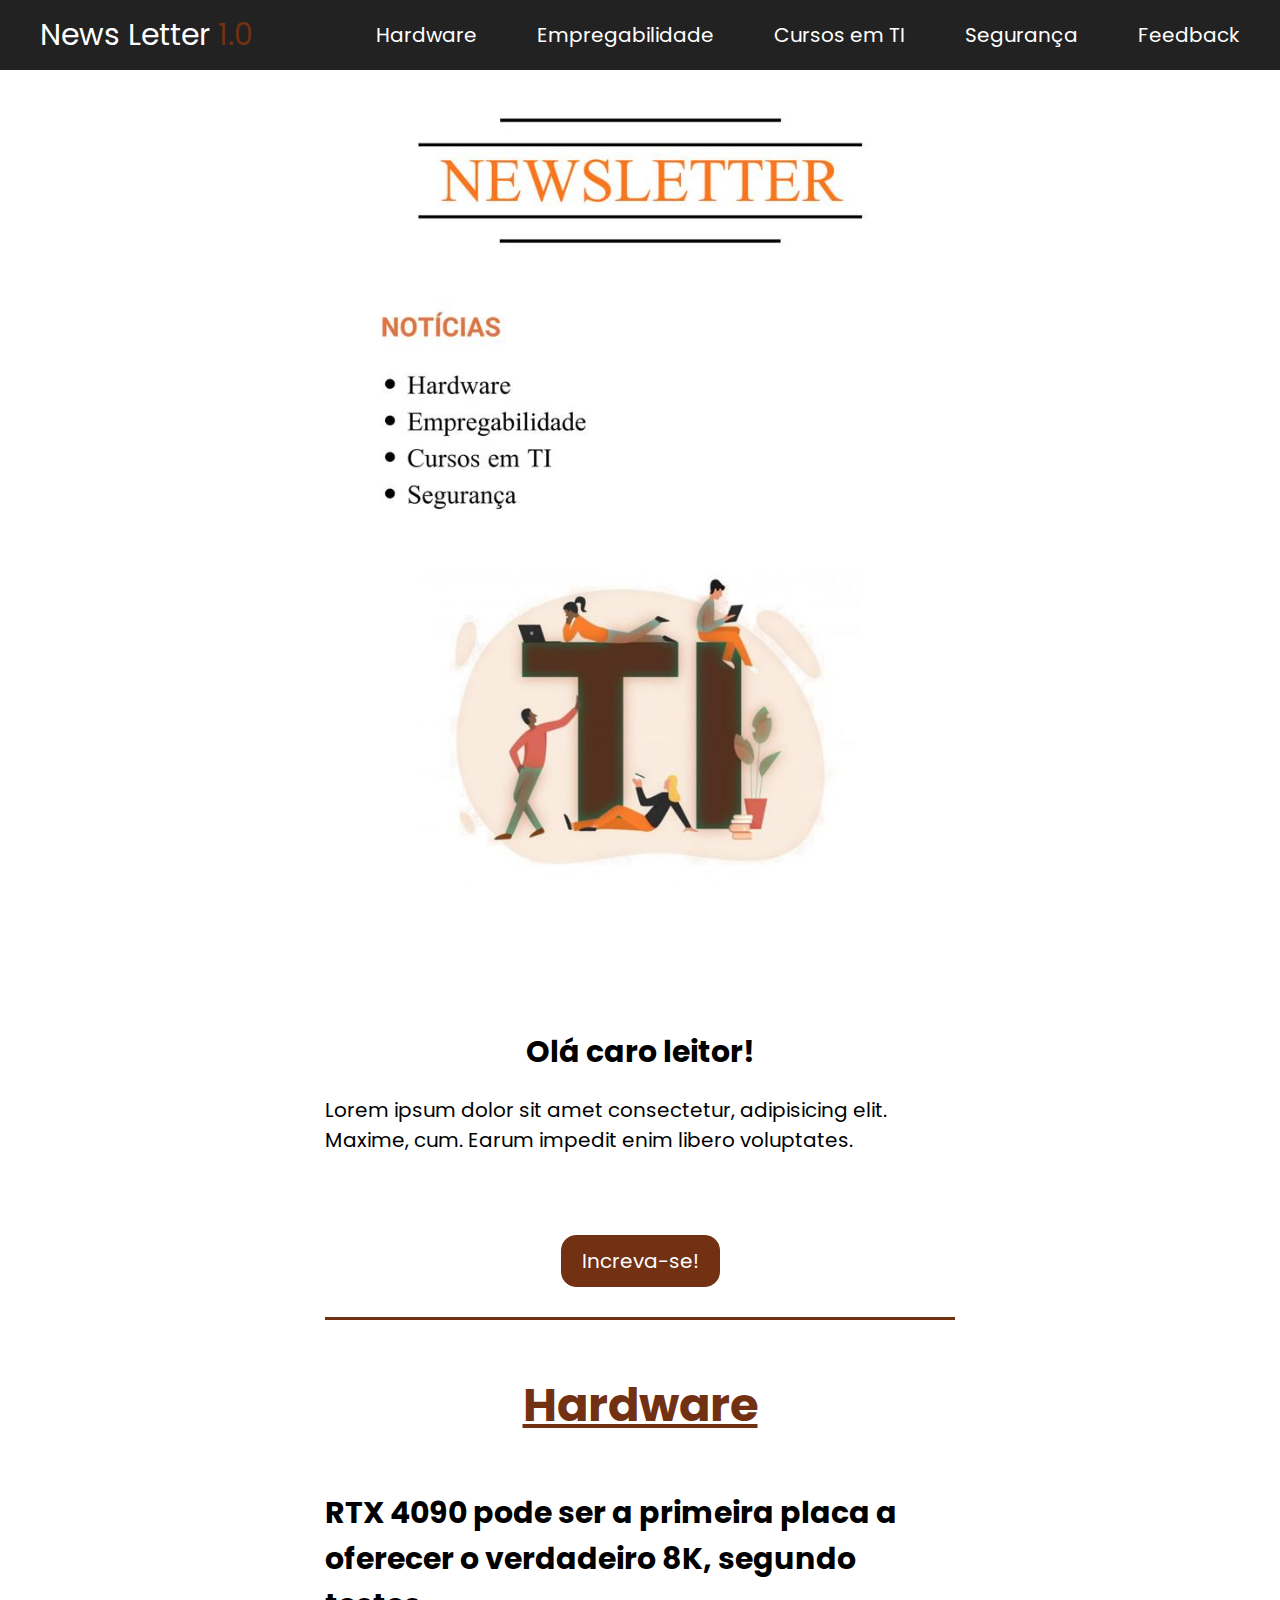
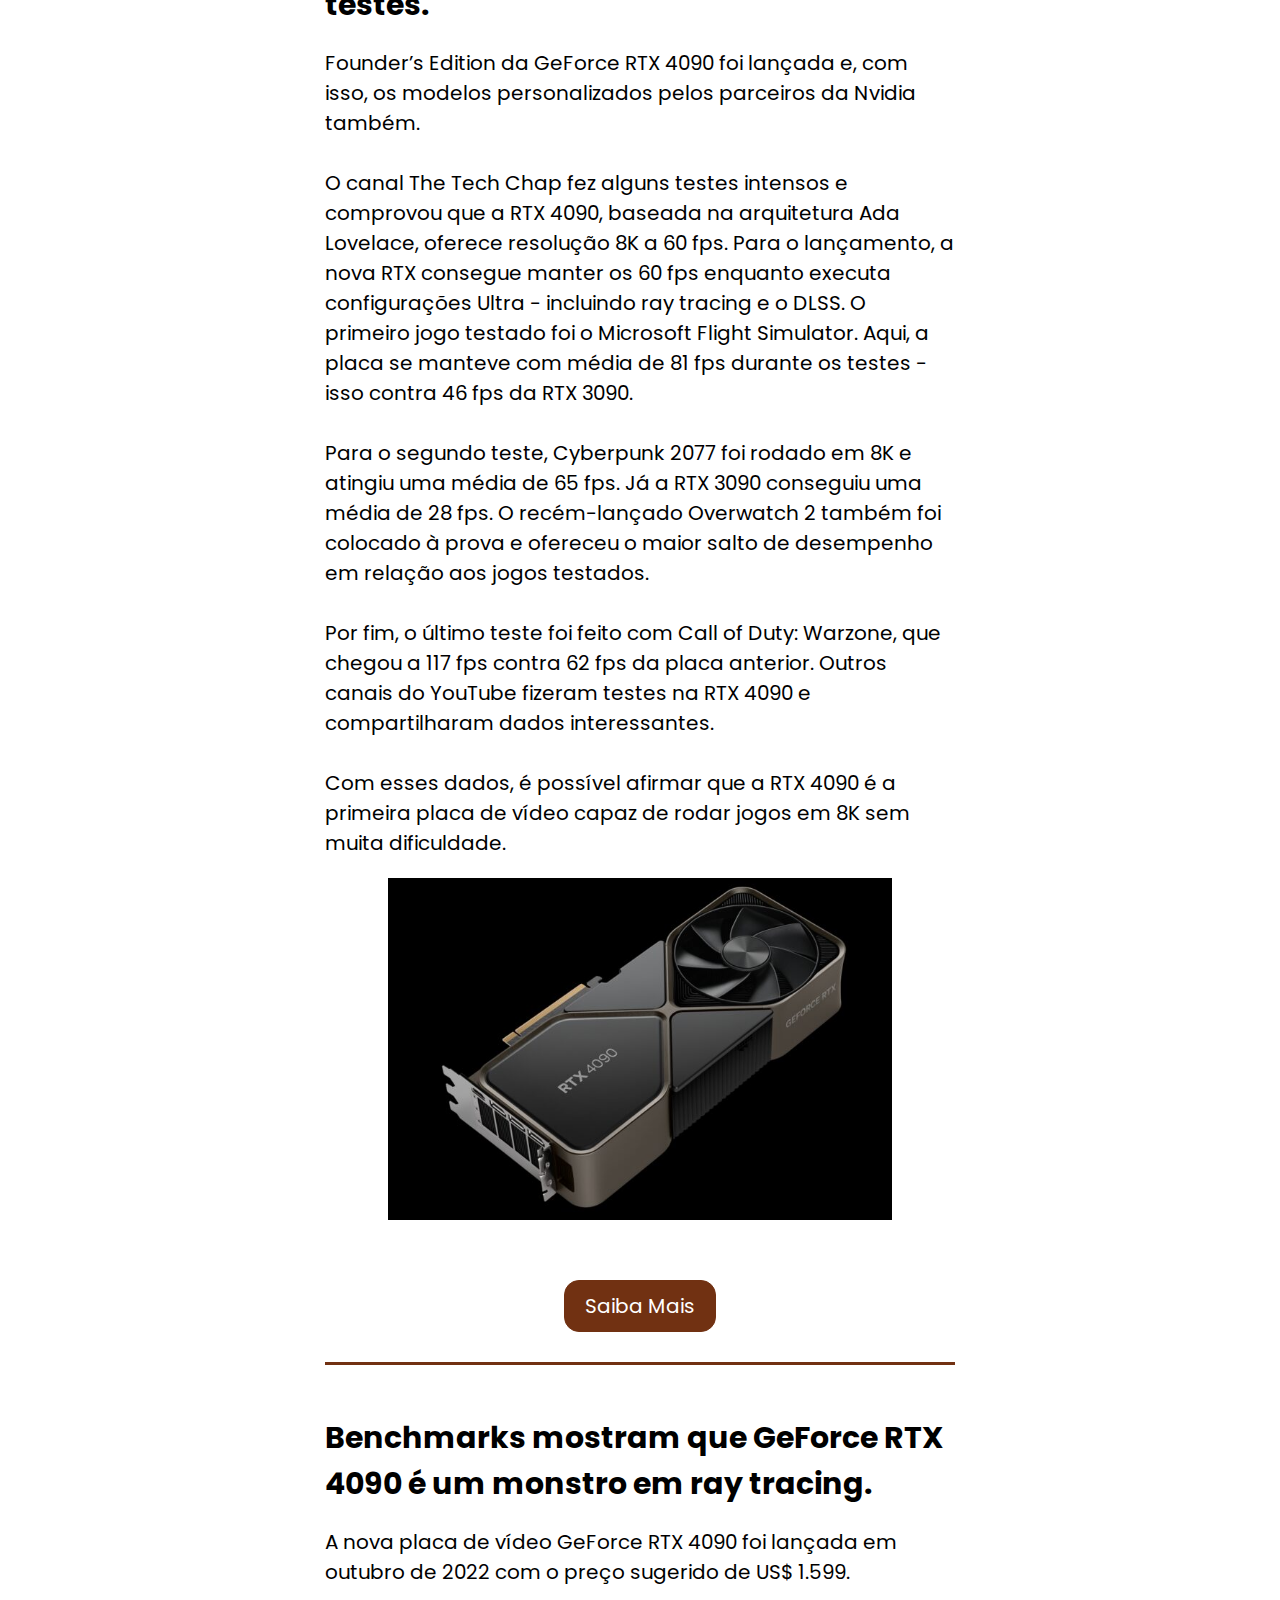
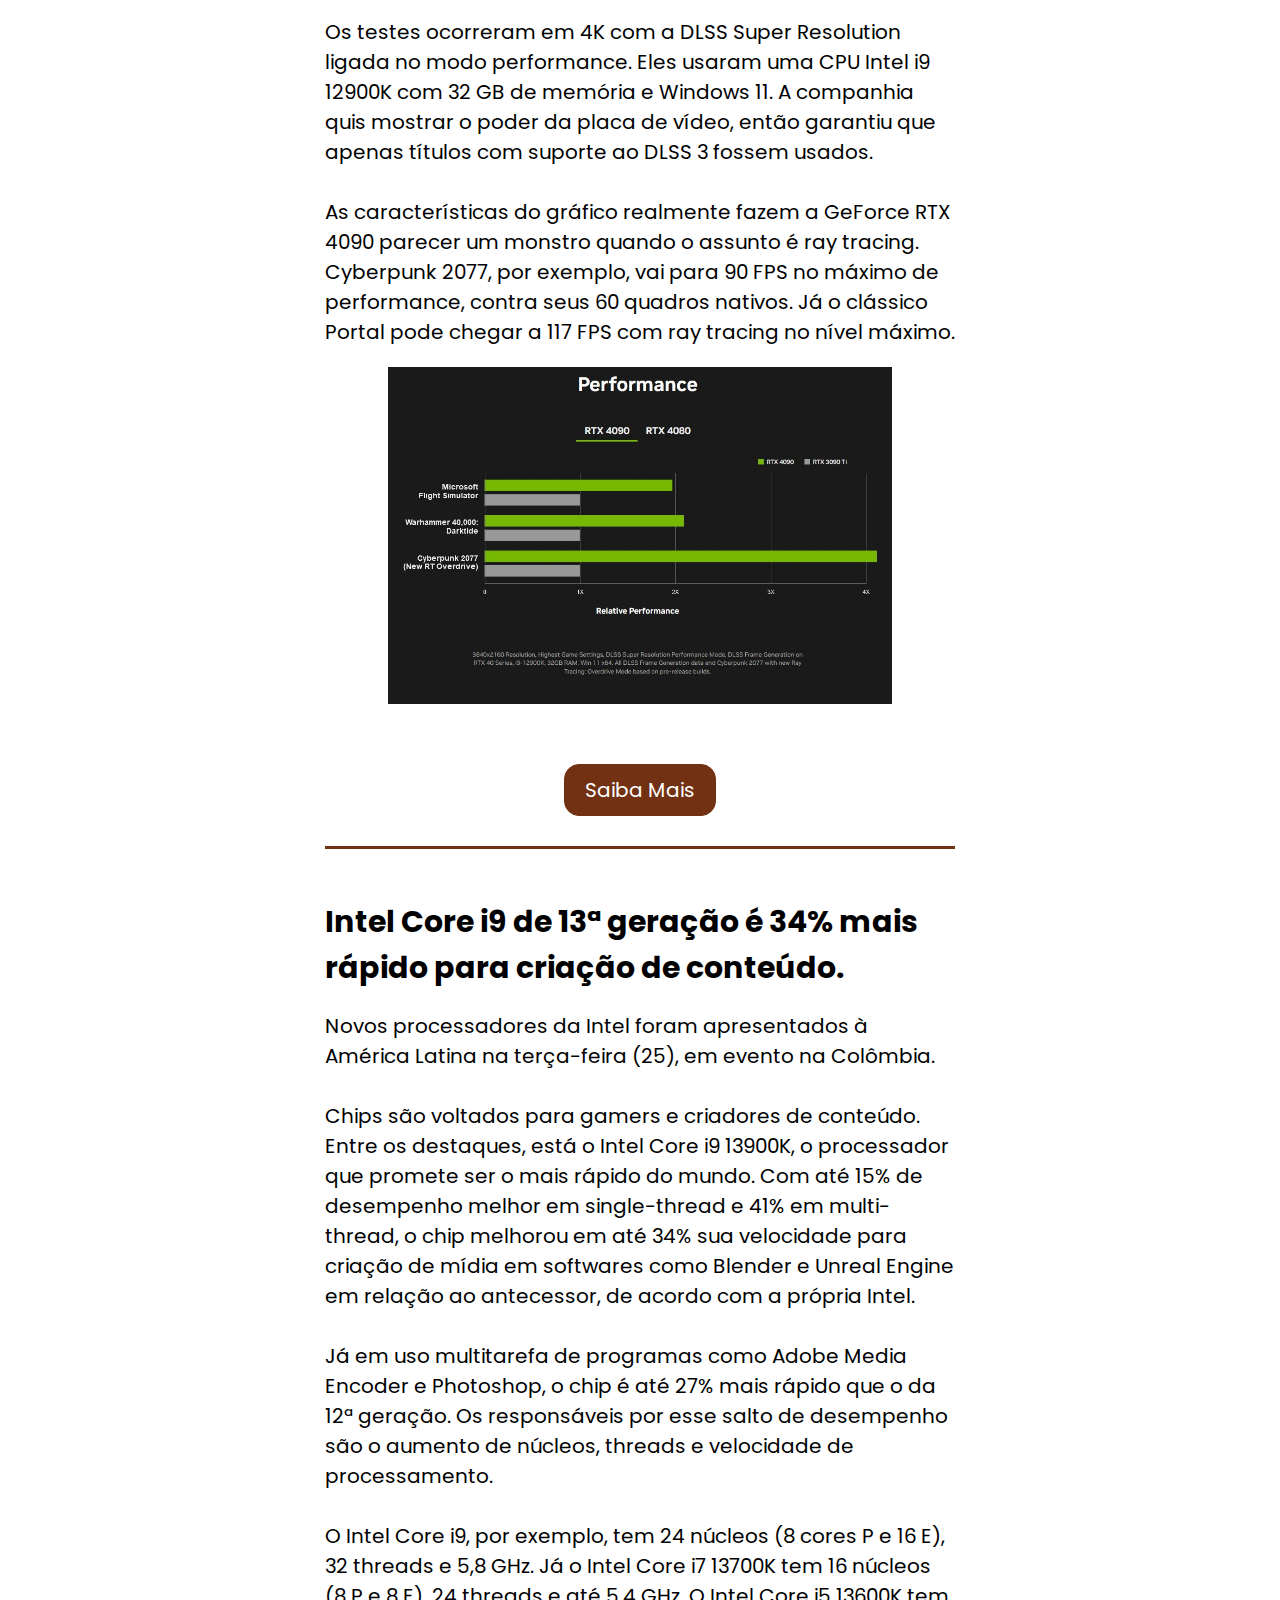
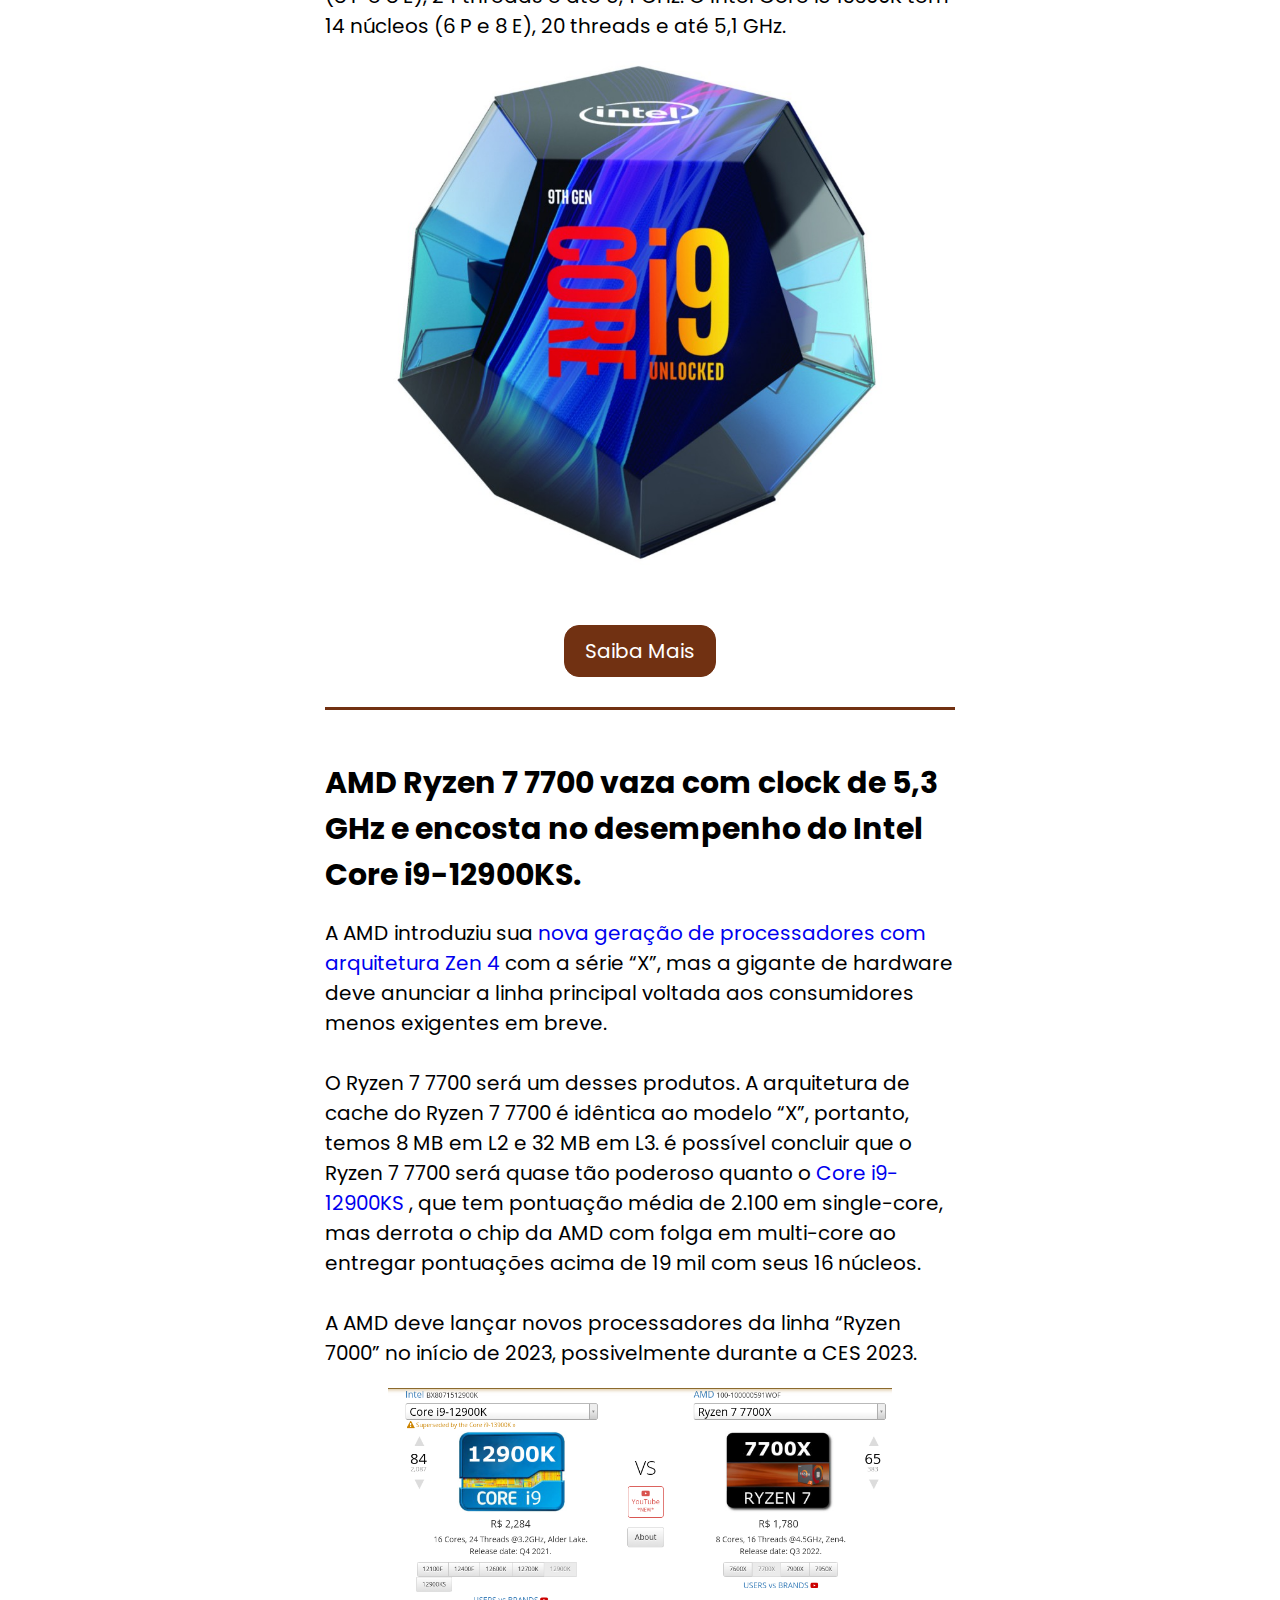
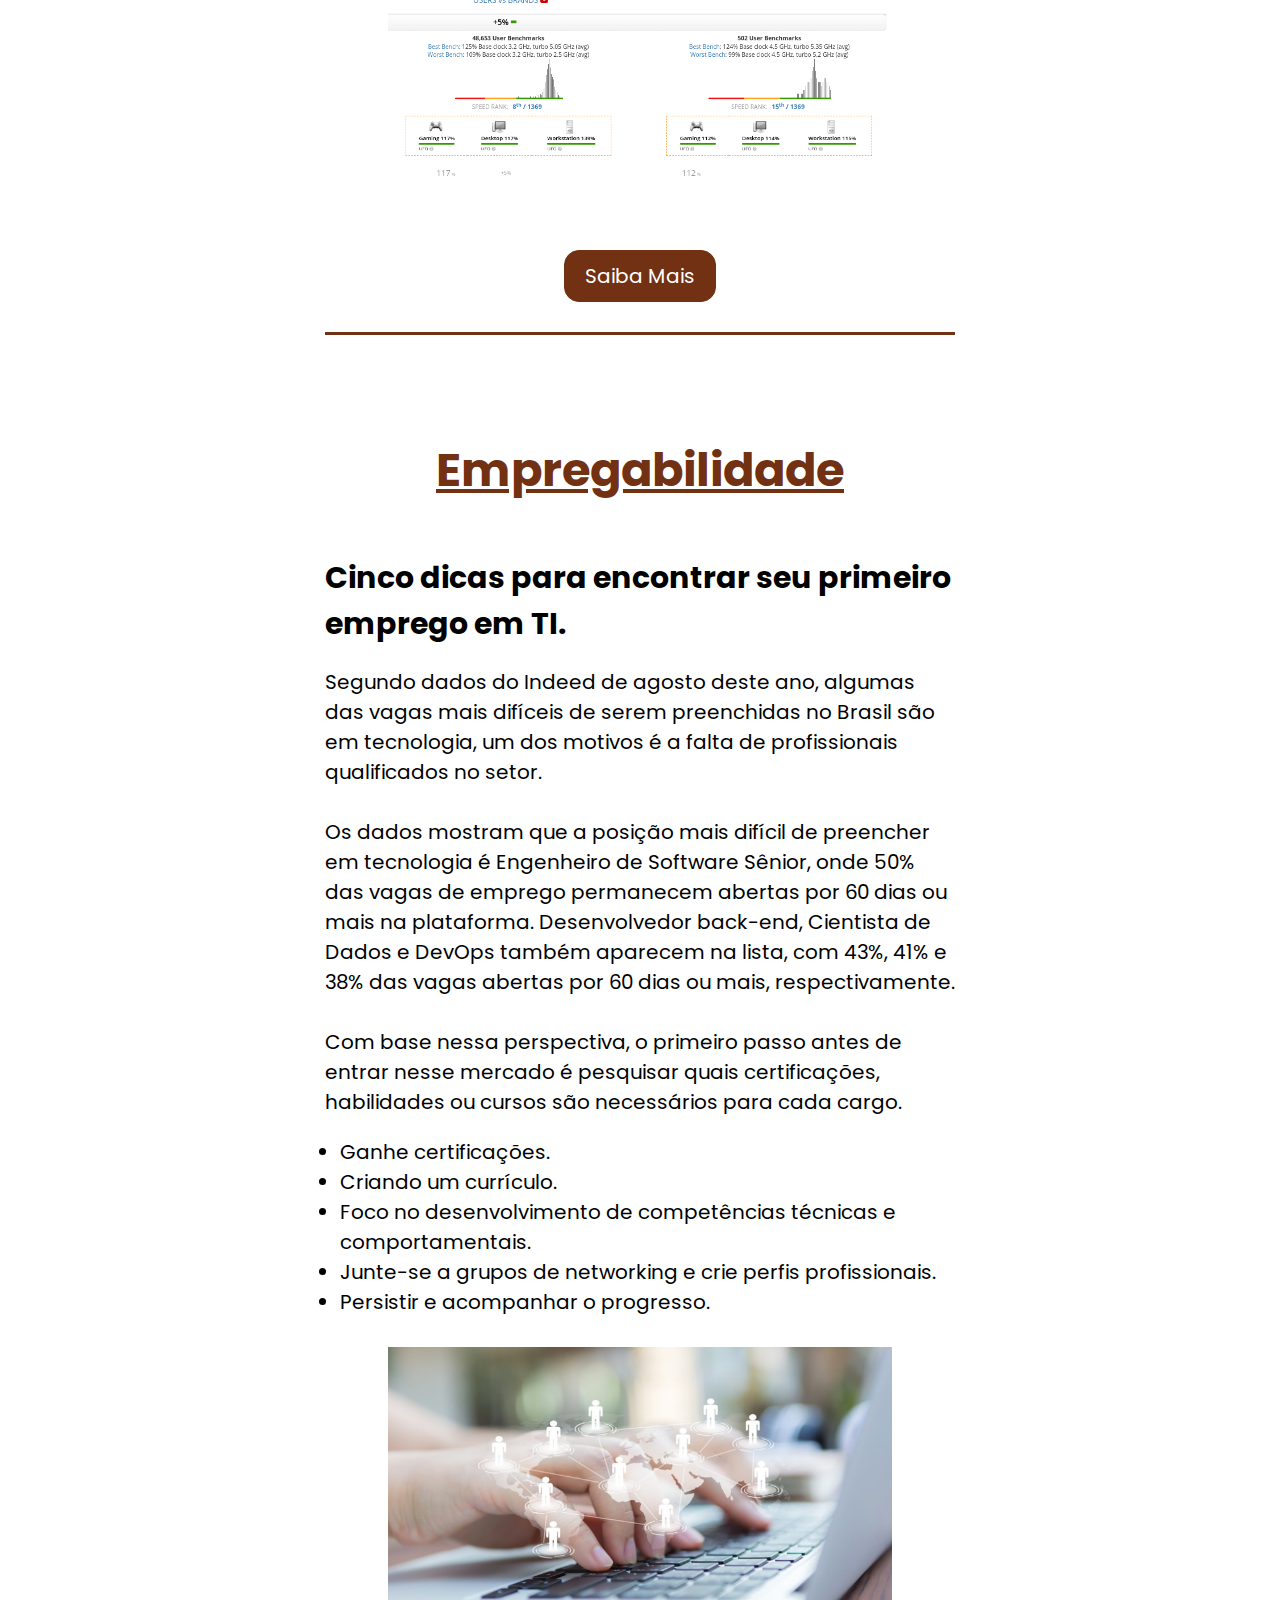
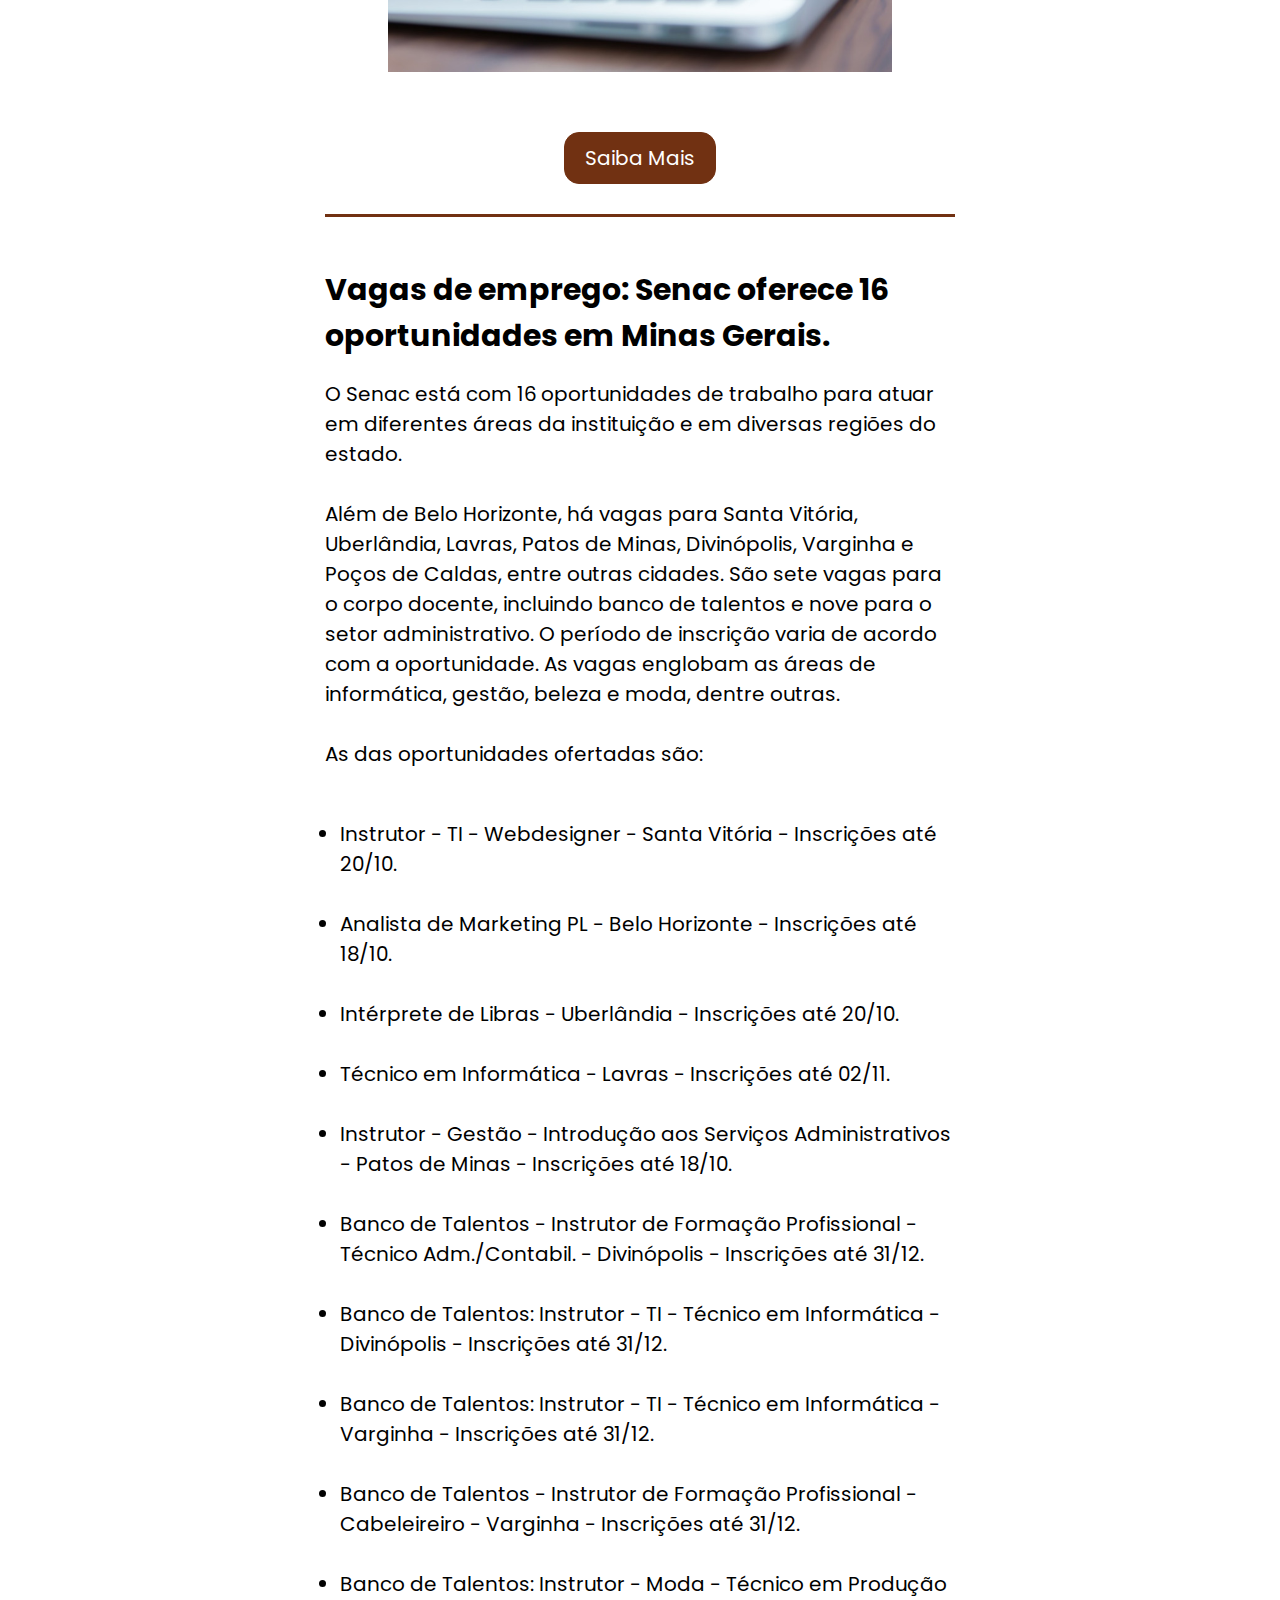
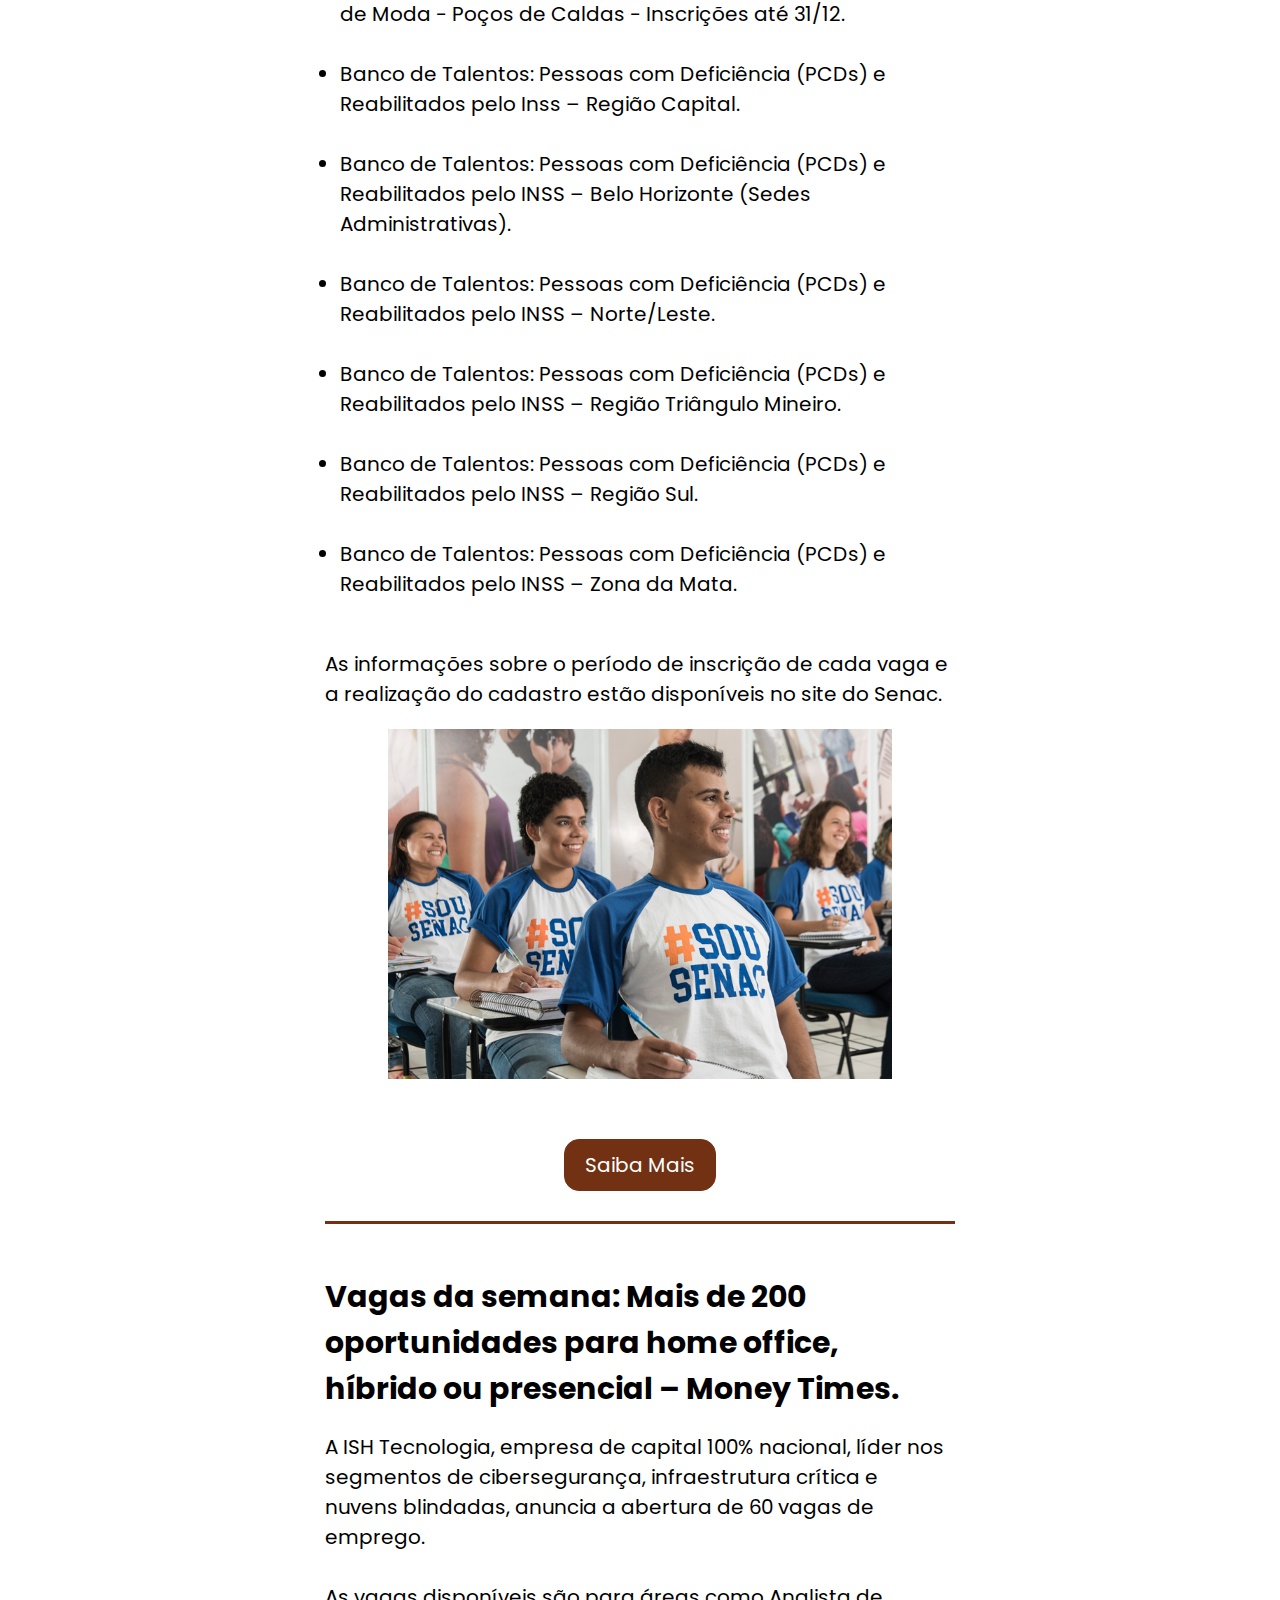
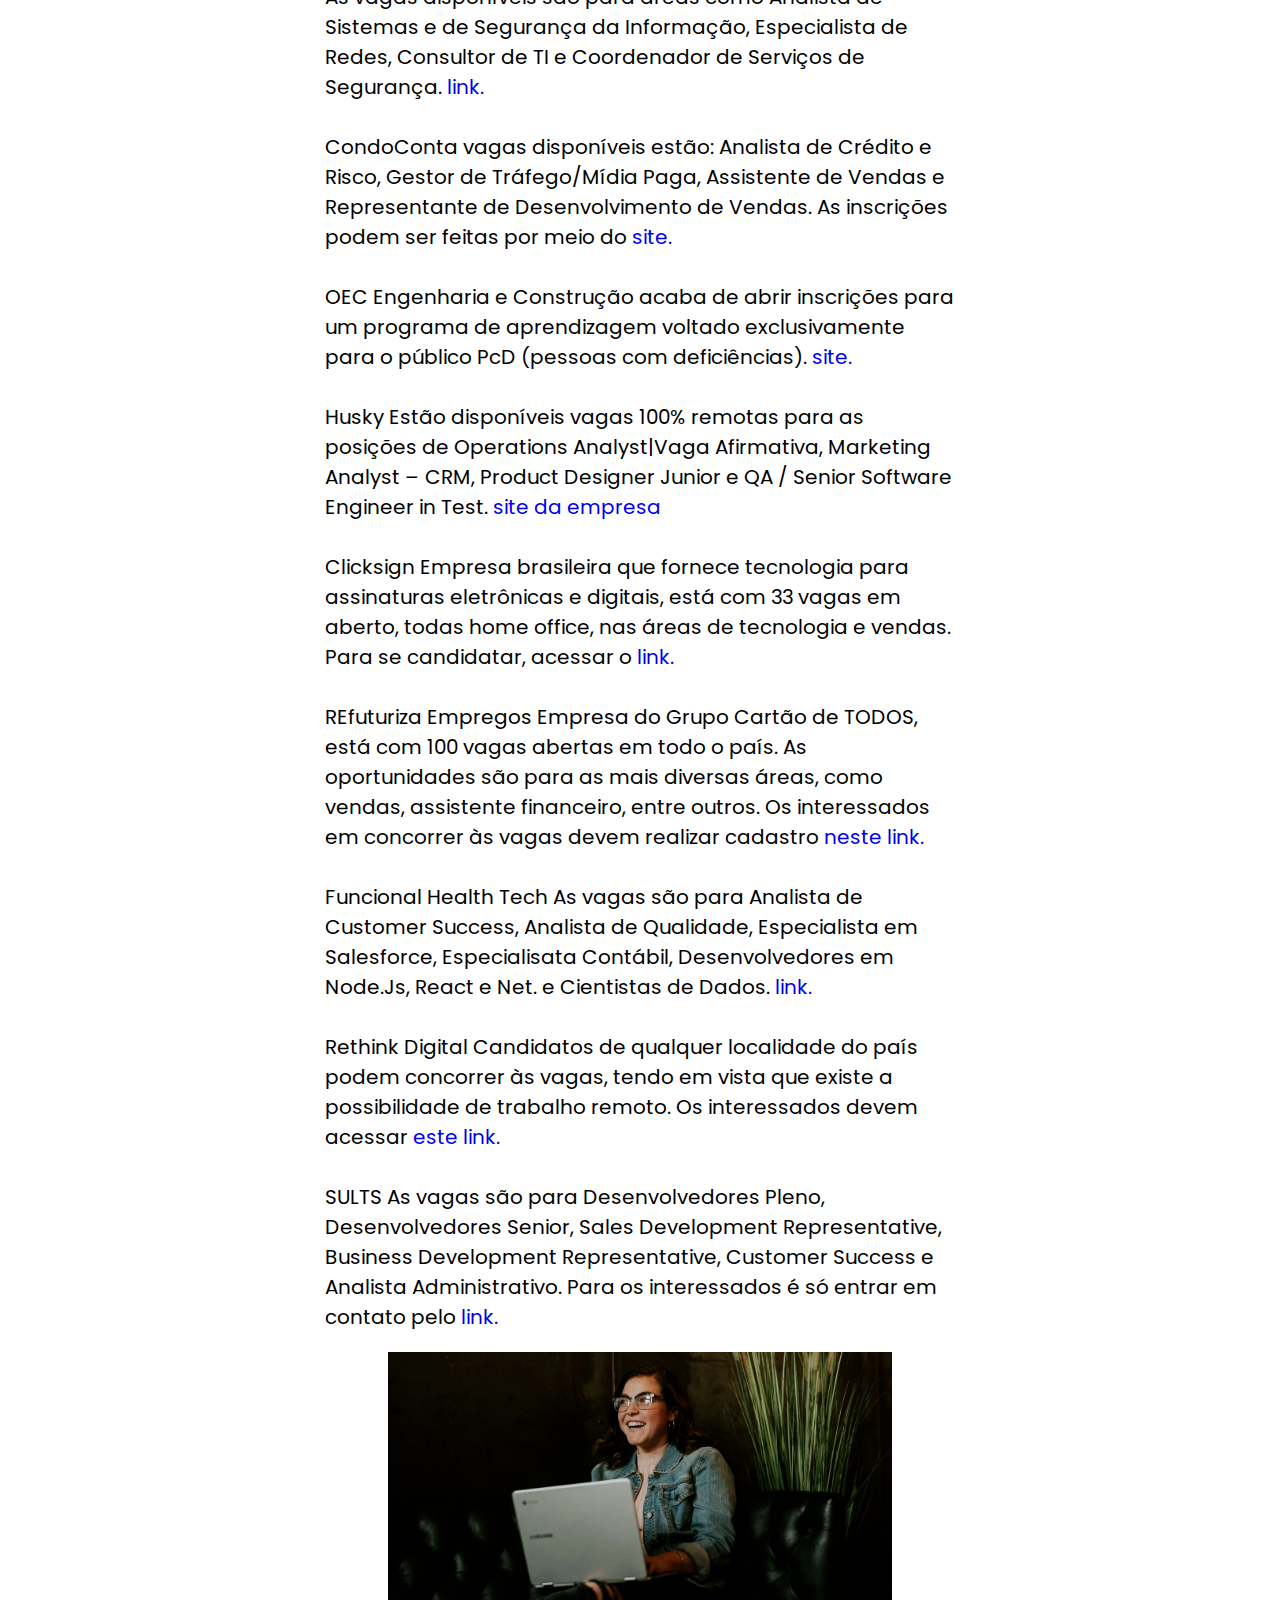
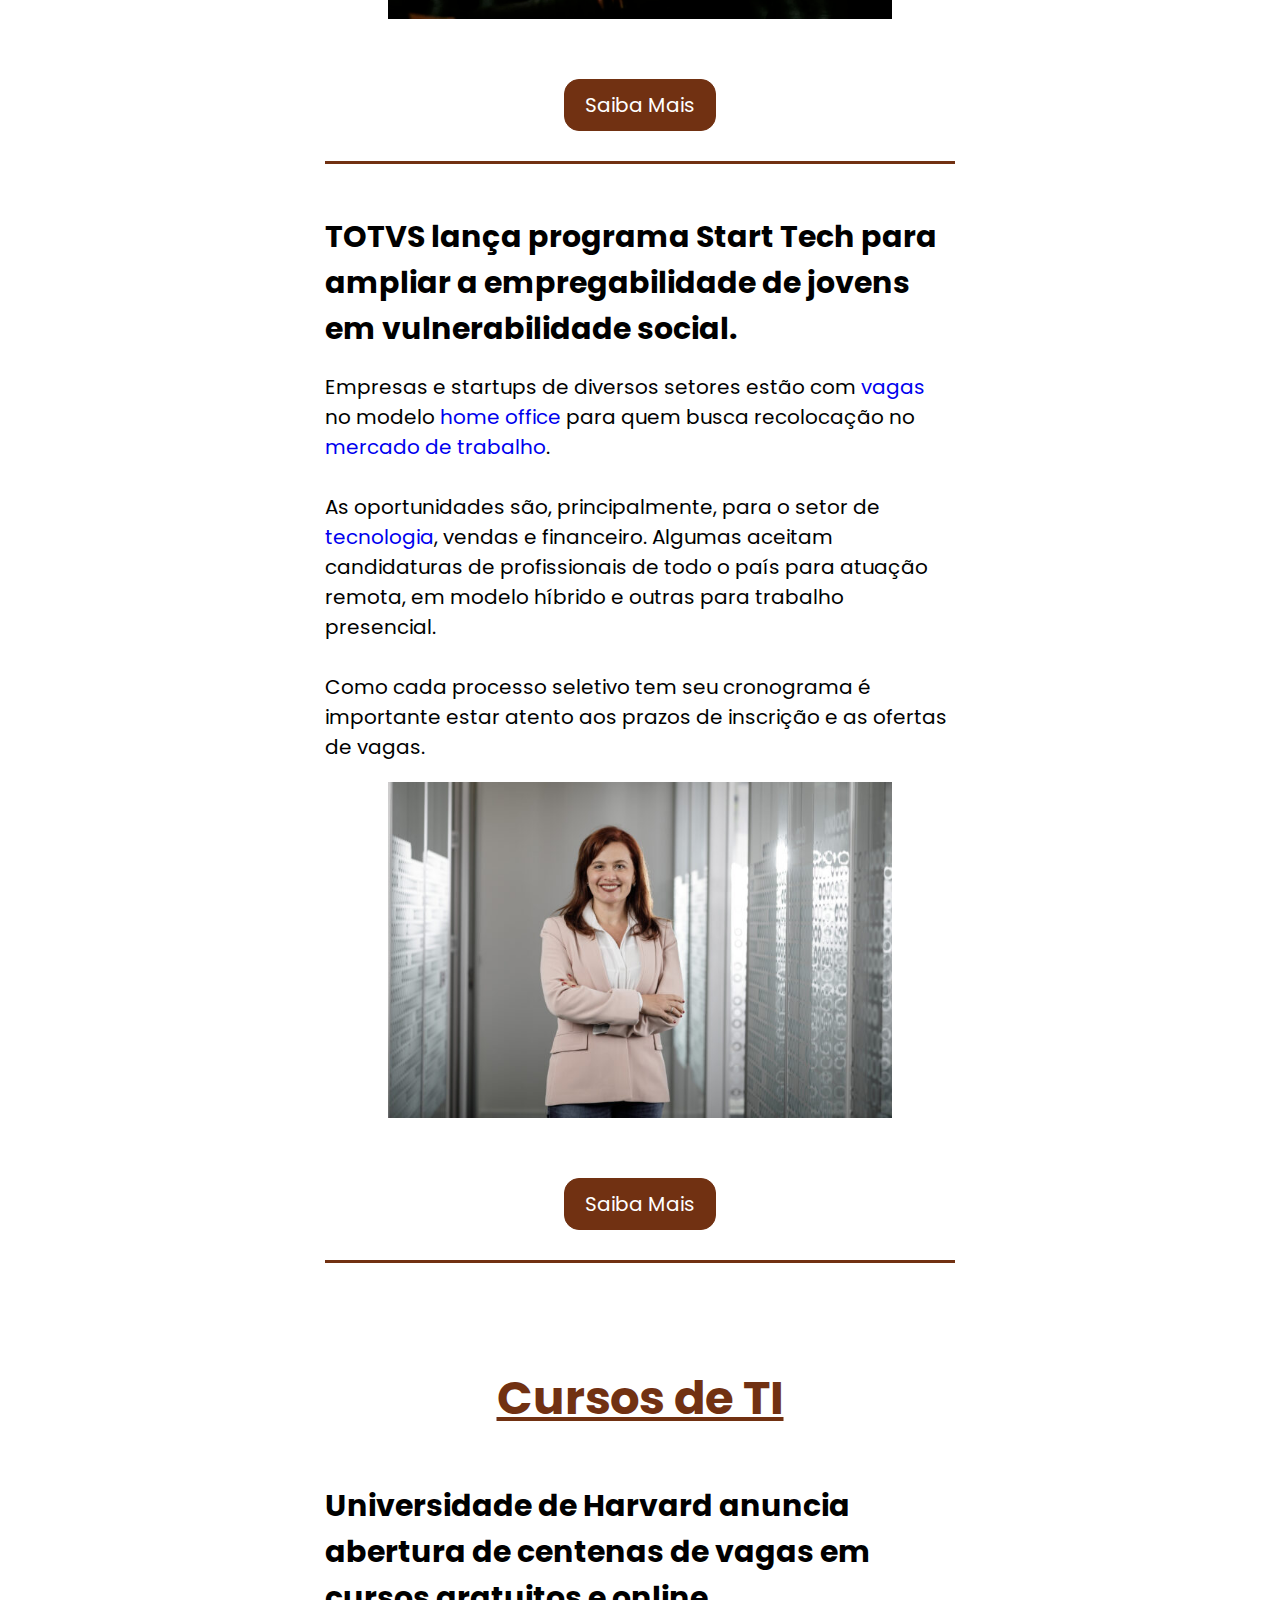
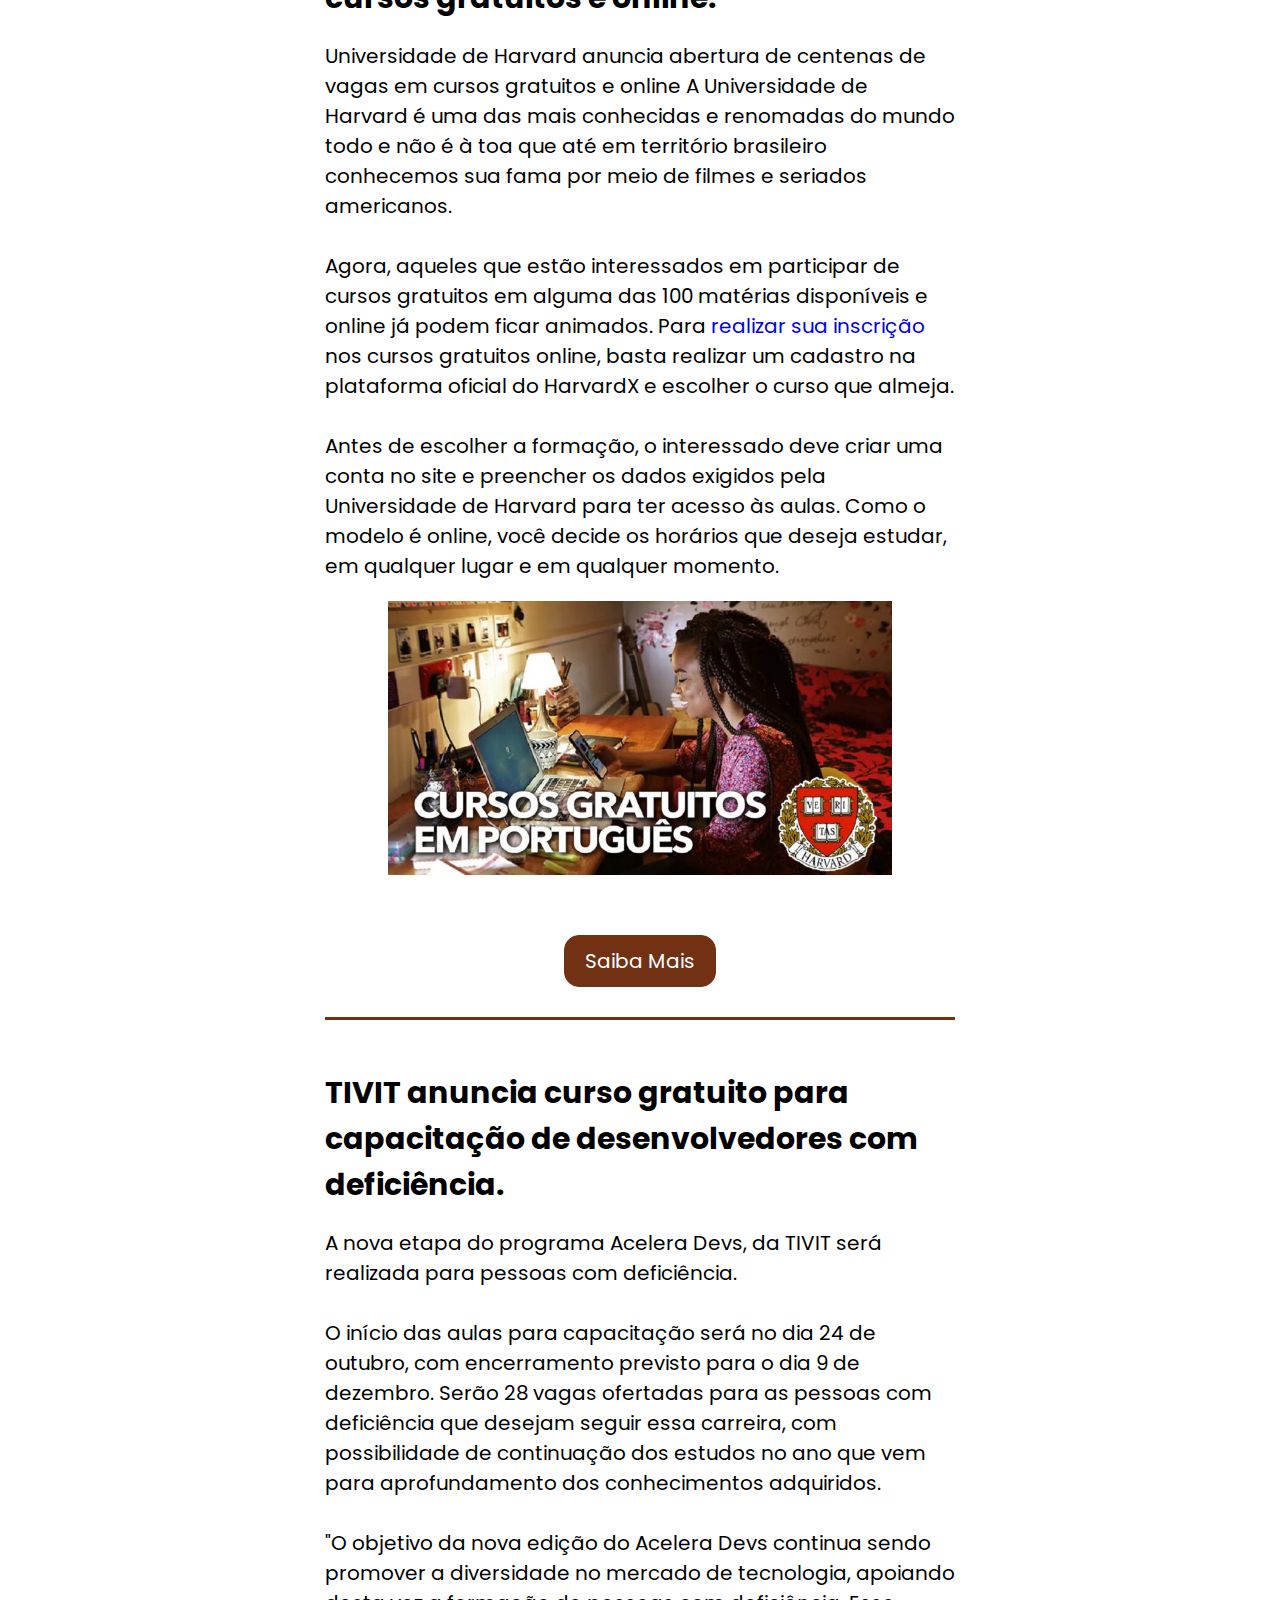
==== index.html @ 752c52d9 "fiz a section feedback falta estilizar ainda mas quero ver no mobile" ====
<!DOCTYPE html>
<html lang="pt-br">
  <head>
    <meta charset="UTF-8" />
    <meta http-equiv="X-UA-Compatible" content="IE=edge" />
    <meta name="viewport" content="width=device-width, initial-scale=1.0" />
    <title>News Letter 1.0</title>

    <link rel="stylesheet" href="style.css" />
    <link
      href="https://unpkg.com/boxicons@2.1.4/css/boxicons.min.css"
      rel="stylesheet"
    />
    <link rel="icon" type="image/x-icon" href="/img/favicon.png" />
  </head>
  <body>
    <header>
      <nav class="navbar">
        <a href="#" class="nav-logo">News Letter<span> 1.0</span></a>

        <div class="opac"></div>

        <ul class="nav-menu">
          <li class="nav-item">
            <a href="#hardware-1" class="nav-link">Hardware</a>
          </li>
          <li class="nav-item">
            <a href="#empregabilidade-1" class="nav-link">Empregabilidade</a>
          </li>
          <li class="nav-item">
            <a href="#cursos-1" class="nav-link">Cursos em TI</a>
          </li>
          <li class="nav-item">
            <a href="#seguranca-1" class="nav-link">Segurança</a>
          </li>
          <li class="nav-item">
            <a href="#feedback" class="nav-link">Feedback</a>
          </li>
        </ul>

        <div class="hamburguer">
          <span class="bar"></span>
          <span class="bar"></span>
          <span class="bar"></span>
        </div>
      </nav>
    </header>

    <div class="content">
      <img src="/img/capa.jpg" alt="" class="capa" />

      <section>
        <!-- Introdução -->

        <h3>Olá caro leitor!</h3>
        <p>
          Lorem ipsum dolor sit amet consectetur, adipisicing elit. Maxime, cum.
          Earum impedit enim libero voluptates.
        </p>
        <br /><br />

        <a id="hardware-1" class="button" href="#">Increva-se!</a>
      </section>

      <article id="hardware">
        <!-- Topico Hardware -->

        <h2>Hardware</h2>

        <section>
          <!-- Noticia 1-->

          <h3>
            RTX 4090 pode ser a primeira placa a oferecer o verdadeiro 8K,
            segundo testes.
          </h3>
          <p>
            Founder’s Edition da GeForce RTX 4090 foi lançada e, com isso, os
            modelos personalizados pelos parceiros da Nvidia também.<br /><br />

            O canal The Tech Chap fez alguns testes intensos e comprovou que a
            RTX 4090, baseada na arquitetura Ada Lovelace, oferece resolução 8K
            a 60 fps. Para o lançamento, a nova RTX consegue manter os 60 fps
            enquanto executa configurações Ultra - incluindo ray tracing e o
            DLSS. O primeiro jogo testado foi o Microsoft Flight Simulator.
            Aqui, a placa se manteve com média de 81 fps durante os testes -
            isso contra 46 fps da RTX 3090.<br /><br />

            Para o segundo teste, Cyberpunk 2077 foi rodado em 8K e atingiu uma
            média de 65 fps. Já a RTX 3090 conseguiu uma média de 28 fps. O
            recém-lançado Overwatch 2 também foi colocado à prova e ofereceu o
            maior salto de desempenho em relação aos jogos testados.<br /><br />

            Por fim, o último teste foi feito com Call of Duty: Warzone, que
            chegou a 117 fps contra 62 fps da placa anterior. Outros canais do
            YouTube fizeram testes na RTX 4090 e compartilharam dados
            interessantes.<br /><br />

            Com esses dados, é possível afirmar que a RTX 4090 é a primeira
            placa de vídeo capaz de rodar jogos em 8K sem muita dificuldade.
          </p>
          <img src="/img/hard-1.jpg" alt="" />
          <br /><br />
          <a
            href="https://tecmasters.com.br/rtx-4090-primeira-placa-oferecer-verdadeiro-8k/"
            class="button"
            >Saiba Mais</a
          >
        </section>
        <!--Noticia 1 End End-->

        <section>
          <!-- Noticia 2-->

          <h3>
            Benchmarks mostram que GeForce RTX 4090 é um monstro em ray tracing.
          </h3>
          <p>
            A nova placa de vídeo GeForce RTX 4090 foi lançada em outubro de
            2022 com o preço sugerido de US$ 1.599.<br /><br />
            Os testes ocorreram em 4K com a DLSS Super Resolution ligada no modo
            performance. Eles usaram uma CPU Intel i9 12900K com 32 GB de
            memória e Windows 11. A companhia quis mostrar o poder da placa de
            vídeo, então garantiu que apenas títulos com suporte ao DLSS 3
            fossem usados.<br /><br />
            As características do gráfico realmente fazem a GeForce RTX 4090
            parecer um monstro quando o assunto é ray tracing. Cyberpunk 2077,
            por exemplo, vai para 90 FPS no máximo de performance, contra seus
            60 quadros nativos. Já o clássico Portal pode chegar a 117 FPS com
            ray tracing no nível máximo.
          </p>
          <img src="/img/hard-2.jpg" alt="" />
          <br /><br />
          <a
            href="https://tecnoblog.net/noticias/2022/09/27/benchmarks-mostram-que-geforce-rtx-4090-e-um-monstro-em-ray-tracing/#:~:text=A%20nova%20placa%20de%20v%C3%ADdeo,vale%20ou%20n%C3%A3o%20o%20investimento"
            class="button"
            >Saiba Mais</a
          >
        </section>
        <!--Noticia 2 End-->

        <section>
          <!-- Noticia 3-->

          <h3>
            Intel Core i9 de 13ª geração é 34% mais rápido para criação de
            conteúdo.
          </h3>
          <p>
            Novos processadores da Intel foram apresentados à América Latina na
            terça-feira (25), em evento na Colômbia.<br /><br />
            Chips são voltados para gamers e criadores de conteúdo. Entre os
            destaques, está o Intel Core i9 13900K, o processador que promete
            ser o mais rápido do mundo. Com até 15% de desempenho melhor em
            single-thread e 41% em multi-thread, o chip melhorou em até 34% sua
            velocidade para criação de mídia em softwares como Blender e Unreal
            Engine em relação ao antecessor, de acordo com a própria Intel.<br /><br />
            Já em uso multitarefa de programas como Adobe Media Encoder e
            Photoshop, o chip é até 27% mais rápido que o da 12ª geração. Os
            responsáveis por esse salto de desempenho são o aumento de núcleos,
            threads e velocidade de processamento.<br /><br />
            O Intel Core i9, por exemplo, tem 24 núcleos (8 cores P e 16 E), 32
            threads e 5,8 GHz. Já o Intel Core i7 13700K tem 16 núcleos (8 P e 8
            E), 24 threads e até 5,4 GHz. O Intel Core i5 13600K tem 14 núcleos
            (6 P e 8 E), 20 threads e até 5,1 GHz.
          </p>
          <img src="/img/hard-3.jpg" alt="" />
          <br /><br />
          <a
            href="https://www.techtudo.com.br/noticias/2022/10/intel-core-i9-de-13a-geracao-e-34percent-mais-rapido-para-criacao-de-conteudo.ghtml"
            class="button"
            >Saiba Mais</a
          >
        </section>
        <!--Noticia 3 End-->

        <section>
          <!-- Noticia 4-->

          <h3>
            AMD Ryzen 7 7700 vaza com clock de 5,3 GHz e encosta no desempenho
            do Intel Core i9-12900KS.
          </h3>
          <p>
            A AMD introduziu sua
            <a
              href="https://www.tudocelular.com/novos-produtos/noticias/n194956/amd-apresenta-serie-ryzen-7000-desktop-5-nm.html"
              >nova geração de processadores com arquitetura Zen 4</a
            >
            com a série “X”, mas a gigante de hardware deve anunciar a linha
            principal voltada aos consumidores menos exigentes em breve.<br /><br />
            O Ryzen 7 7700 será um desses produtos. A arquitetura de cache do
            Ryzen 7 7700 é idêntica ao modelo “X”, portanto, temos 8 MB em L2 e
            32 MB em L3. é possível concluir que o Ryzen 7 7700 será quase tão
            poderoso quanto o
            <a
              href="https://www.tudocelular.com/curiosidade/noticias/n188465/intel-core-i9-12900ks-overclock-recorde-benchmarks.html"
              >Core i9-12900KS</a
            >
            , que tem pontuação média de 2.100 em single-core, mas derrota o
            chip da AMD com folga em multi-core ao entregar pontuações acima de
            19 mil com seus 16 núcleos.<br /><br />
            A AMD deve lançar novos processadores da linha “Ryzen 7000” no
            início de 2023, possivelmente durante a CES 2023.
          </p>
          <img src="/img/hard-4.png" alt="" />
          <br /><br />
          <a
            href="https://www.tudocelular.com/rumores/noticias/n197393/amd-ryzen-7-7700-clock-5-ghz-core-i9-12900ks.html"
            id="empregabilidade-1"
            class="button"
            >Saiba Mais</a
          >
        </section>
        <!--Noticia 4 End-->
      </article>
      <!-- Hardware End -->

      <article id="empregabilidade">
        <!-- Topico Empregabilidade -->

        <h2>Empregabilidade</h2>

        <section>
          <!-- Noticia 1-->

          <h3>Cinco dicas para encontrar seu primeiro emprego em TI.</h3>
          <p>
            Segundo dados do Indeed de agosto deste ano, algumas das vagas mais
            difíceis de serem preenchidas no Brasil são em tecnologia, um dos
            motivos é a falta de profissionais qualificados no setor.<br /><br />
            Os dados mostram que a posição mais difícil de preencher em
            tecnologia é Engenheiro de Software Sênior, onde 50% das vagas de
            emprego permanecem abertas por 60 dias ou mais na plataforma.
            Desenvolvedor back-end, Cientista de Dados e DevOps também aparecem
            na lista, com 43%, 41% e 38% das vagas abertas por 60 dias ou mais,
            respectivamente.<br /><br />
            Com base nessa perspectiva, o primeiro passo antes de entrar nesse
            mercado é pesquisar quais certificações, habilidades ou cursos são
            necessários para cada cargo.
          </p>
          <ul>
            <li>Ganhe certificações.</li>
            <li>Criando um currículo.</li>
            <li>
              Foco no desenvolvimento de competências técnicas e
              comportamentais.
            </li>
            <li>
              Junte-se a grupos de networking e crie perfis profissionais.
            </li>
            <li>Persistir e acompanhar o progresso.</li>
          </ul>
          <br />
          <img src="/img/emp-1.jpg" alt="" />
          <br /><br />

          <a
            class="button"
            href="https://comvcportal.com.br/noticia/39763/cinco-dicas-para-encontrar-seu-primeiro-emprego-em-ti"
            >Saiba Mais</a
          >
        </section>
        <!--Noticia 1 End-->

        <section>
          <!-- Noticia 2-->

          <h3>
            Vagas de emprego: Senac oferece 16 oportunidades em Minas Gerais.
          </h3>
          <p>
            O Senac está com 16 oportunidades de trabalho para atuar em
            diferentes áreas da instituição e em diversas regiões do estado.<br /><br />
            Além de Belo Horizonte, há vagas para Santa Vitória, Uberlândia,
            Lavras, Patos de Minas, Divinópolis, Varginha e Poços de Caldas,
            entre outras cidades. São sete vagas para o corpo docente, incluindo
            banco de talentos e nove para o setor administrativo. O período de
            inscrição varia de acordo com a oportunidade. As vagas englobam as
            áreas de informática, gestão, beleza e moda, dentre outras.<br /><br />
            As das oportunidades ofertadas são:<br /><br />
          </p>
          <ul>
            <li>
              Instrutor - TI - Webdesigner - Santa Vitória - Inscrições até
              20/10.<br /><br />
            </li>
            <li>
              Analista de Marketing PL - Belo Horizonte - Inscrições até
              18/10.<br /><br />
            </li>
            <li>
              Intérprete de Libras - Uberlândia - Inscrições até 20/10.<br /><br />
            </li>
            <li>
              Técnico em Informática - Lavras - Inscrições até 02/11.<br /><br />
            </li>
            <li>
              Instrutor - Gestão - Introdução aos Serviços Administrativos -
              Patos de Minas - Inscrições até 18/10.<br /><br />
            </li>
            <li>
              Banco de Talentos - Instrutor de Formação Profissional - Técnico
              Adm./Contabil. - Divinópolis - Inscrições até 31/12.<br /><br />
            </li>
            <li>
              Banco de Talentos: Instrutor - TI - Técnico em Informática -
              Divinópolis - Inscrições até 31/12.<br /><br />
            </li>
            <li>
              Banco de Talentos: Instrutor - TI - Técnico em Informática -
              Varginha - Inscrições até 31/12.<br /><br />
            </li>
            <li>
              Banco de Talentos - Instrutor de Formação Profissional -
              Cabeleireiro - Varginha - Inscrições até 31/12.<br /><br />
            </li>
            <li>
              Banco de Talentos: Instrutor - Moda - Técnico em Produção de Moda
              - Poços de Caldas - Inscrições até 31/12.<br /><br />
            </li>
            <li>
              Banco de Talentos: Pessoas com Deficiência (PCDs) e Reabilitados
              pelo Inss – Região Capital.<br /><br />
            </li>
            <li>
              Banco de Talentos: Pessoas com Deficiência (PCDs) e Reabilitados
              pelo INSS – Belo Horizonte (Sedes Administrativas).<br /><br />
            </li>
            <li>
              Banco de Talentos: Pessoas com Deficiência (PCDs) e Reabilitados
              pelo INSS – Norte/Leste.<br /><br />
            </li>
            <li>
              Banco de Talentos: Pessoas com Deficiência (PCDs) e Reabilitados
              pelo INSS – Região Triângulo Mineiro.<br /><br />
            </li>
            <li>
              Banco de Talentos: Pessoas com Deficiência (PCDs) e Reabilitados
              pelo INSS – Região Sul.<br /><br />
            </li>
            <li>
              Banco de Talentos: Pessoas com Deficiência (PCDs) e Reabilitados
              pelo INSS – Zona da Mata.<br /><br />
            </li>
          </ul>
          <p>
            As informações sobre o período de inscrição de cada vaga e a
            realização do cadastro estão disponíveis no site do Senac.
          </p>
          <img src="/img/emp-2.png" alt="" />
          <br /><br />
          <a
            class="button"
            href="https://www.segs.com.br/mais/vagas/361801-vagas-de-emprego-senac-oferece-16-oportunidades-em-minas-gerais"
            >Saiba Mais</a
          >
        </section>
        <!--Noticia 2 End-->

        <section>
          <!-- Noticia 3-->

          <h3>
            Vagas da semana: Mais de 200 oportunidades para home office, híbrido
            ou presencial – Money Times.
          </h3>
          <p>
            A ISH Tecnologia, empresa de capital 100% nacional, líder nos
            segmentos de cibersegurança, infraestrutura crítica e nuvens
            blindadas, anuncia a abertura de 60 vagas de emprego.<br /><br />
            As vagas disponíveis são para áreas como Analista de Sistemas e de
            Segurança da Informação, Especialista de Redes, Consultor de TI e
            Coordenador de Serviços de Segurança.
            <a href="https://ishtecnologia.gupy.io/">link.</a><br /><br />
            CondoConta vagas disponíveis estão: Analista de Crédito e Risco,
            Gestor de Tráfego/Mídia Paga, Assistente de Vendas e Representante
            de Desenvolvimento de Vendas. As inscrições podem ser feitas por
            meio do <a href="https://condoconta.hire.trakstar.com/">site.</a
            ><br /><br />

            OEC Engenharia e Construção acaba de abrir inscrições para um
            programa de aprendizagem voltado exclusivamente para o público PcD
            (pessoas com deficiências).
            <a href="https://trabalheconosco.vagas.com.br/oec/oportunidades"
              >site.</a
            ><br /><br />
            Husky Estão disponíveis vagas 100% remotas para as posições de
            Operations Analyst|Vaga Afirmativa, Marketing Analyst – CRM, Product
            Designer Junior e QA / Senior Software Engineer in Test.<a
              href="https://www.husky.io/carreiras"
            >
              site da empresa</a
            ><br /><br />

            Clicksign Empresa brasileira que fornece tecnologia para assinaturas
            eletrônicas e digitais, está com 33 vagas em aberto, todas home
            office, nas áreas de tecnologia e vendas. Para se candidatar,
            acessar o <a href="https://jobs.kenoby.com/clicksign">link.</a
            ><br /><br />

            REfuturiza Empregos Empresa do Grupo Cartão de TODOS, está com 100
            vagas abertas em todo o país. As oportunidades são para as mais
            diversas áreas, como vendas, assistente financeiro, entre outros. Os
            interessados em concorrer às vagas devem realizar cadastro
            <a href="https://refuturizaempregos.solides.jobs/">neste link.</a
            ><br /><br />
            Funcional Health Tech As vagas são para Analista de Customer
            Success, Analista de Qualidade, Especialista em Salesforce,
            Especialisata Contábil, Desenvolvedores em Node.Js, React e Net. e
            Cientistas de Dados.
            <a
              href="https://www.linkedin.com/jobs/search/?currentJobId=3024545488&f_C=938617&geoId=92000000"
              >link.</a
            ><br /><br />

            Rethink Digital Candidatos de qualquer localidade do país podem
            concorrer às vagas, tendo em vista que existe a possibilidade de
            trabalho remoto. Os interessados devem acessar
            <a
              href="https://www.linkedin.com/jobs/search/?currentJobId=3315714341&f_C=17774467&geoId=92000000"
              >este link.</a
            ><br /><br />
            SULTS As vagas são para Desenvolvedores Pleno, Desenvolvedores
            Senior, Sales Development Representative, Business Development
            Representative, Customer Success e Analista Administrativo. Para os
            interessados é só entrar em contato pelo
            <a href="https://www.sults.com.br/contato">link.</a>
          </p>
          <img src="/img/emp-3.png" alt="" />
          <br /><br />
          <a
            class="button"
            href="https://www.moneytimes.com.br/vagas-da-semana-mais-de-200-oportunidades-para-home-office-hibrido-ou-presencial-alem-de-curso-e-feira-de-empregabilidade/"
            >Saiba Mais</a
          >
        </section>
        <!--Noticia 3 End-->

        <!-- Noticia 4-->
        <section>
          <h3>
            TOTVS lança programa Start Tech para ampliar a empregabilidade de
            jovens em vulnerabilidade social.
          </h3>
          <p>
            Empresas e startups de diversos setores estão com
            <a href="https://www.moneytimes.com.br/tag/vagas-de-emprego/"
              >vagas</a
            >
            no modelo
            <a href="https://www.moneytimes.com.br/tag/home-office/"
              >home office</a
            >
            para quem busca recolocação no
            <a href="https://www.moneytimes.com.br/tag/trabalho/"
              >mercado de trabalho</a
            >.<br /><br />
            As oportunidades são, principalmente, para o setor de
            <a href="https://www.moneytimes.com.br/tag/tecnologia/"
              >tecnologia</a
            >, vendas e financeiro. Algumas aceitam candidaturas de
            profissionais de todo o país para atuação remota, em modelo híbrido
            e outras para trabalho presencial.<br /><br />
            Como cada processo seletivo tem seu cronograma é importante estar
            atento aos prazos de inscrição e as ofertas de vagas.
          </p>
          <img src="/img/emp-4.jpg" alt="" />
          <br /><br /><a
            class="button"
            id="cursos-1"
            href="https://tiinside.com.br/24/10/2022/totvs-lanca-programa-start-tech-para-ampliar-a-empregabilidade-de-jovens-em-vulnerabilidade-social-no-m"
            >Saiba Mais</a
          >
        </section>
        <!--Noticia 4 End-->
      </article>
      <!--Empregabilidade End -->

      <!-- Topico Cursos TI -->
      <article id="cursos">
        <h2>Cursos de TI</h2>
        <!-- Noticia 1-->
        <section>
          <h3>
            Universidade de Harvard anuncia abertura de centenas de vagas em
            cursos gratuitos e online.
          </h3>
          <p>
            Universidade de Harvard anuncia abertura de centenas de vagas em
            cursos gratuitos e online A Universidade de Harvard é uma das mais
            conhecidas e renomadas do mundo todo e não é à toa que até em
            território brasileiro conhecemos sua fama por meio de filmes e
            seriados americanos.<br /><br />
            Agora, aqueles que estão interessados em participar de cursos
            gratuitos em alguma das 100 matérias disponíveis e online já podem
            ficar animados. Para
            <a href="https://pll.harvard.edu/">realizar sua inscrição</a> nos
            cursos gratuitos online, basta realizar um cadastro na plataforma
            oficial do HarvardX e escolher o curso que almeja.<br /><br />
            Antes de escolher a formação, o interessado deve criar uma conta no
            site e preencher os dados exigidos pela Universidade de Harvard para
            ter acesso às aulas. Como o modelo é online, você decide os horários
            que deseja estudar, em qualquer lugar e em qualquer momento.
          </p>
          <img src="/img/curso-1.jpg" alt="" />
          <br /><br />
          <a
            class="button"
            href="https://clickpetroleoegas.com.br/universidade-de-harvard-anuncia-abertura-de-centenas-de-vagas-em-cursos-gratuitos-e-online/"
            >Saiba Mais
          </a>
        </section>
        <!--Noticia 1 End-->

        <!-- Noticia 2-->

        <section>
          <h3>
            TIVIT anuncia curso gratuito para capacitação de desenvolvedores com
            deficiência.
          </h3>
          <p>
            A nova etapa do programa Acelera Devs, da TIVIT será realizada para
            pessoas com deficiência.<br /><br />
            O início das aulas para capacitação será no dia 24 de outubro, com
            encerramento previsto para o dia 9 de dezembro. Serão 28 vagas
            ofertadas para as pessoas com deficiência que desejam seguir essa
            carreira, com possibilidade de continuação dos estudos no ano que
            vem para aprofundamento dos conhecimentos adquiridos.<br /><br />
            "O objetivo da nova edição do Acelera Devs continua sendo promover a
            diversidade no mercado de tecnologia, apoiando desta vez a formação
            de pessoas com deficiência. Esse projeto, como nas edições
            anteriores, tem o papel de tornar o ecossistema mais inclusivo e
            heterogêneo, contribuindo para que o mercado absorva esses talentos
            entre seus colaboradores", diz Tatiana Lorenzi, diretora de Pessoas
            e Cultura da TIVIT.
          </p>
          <img src="/img/curso-2.jpg" alt="" />
          <br /><br /><a
            class="button"
            href="https://tiinside.com.br/14/10/2022/tivit-anuncia-curso-gratuito-para-capacitacao-de-desenvolvedores-com-deficiencia/"
          >
            Saiba Mais</a
          >
        </section>
        <!--Noticia 2 End-->

        <!-- Noticia 3-->
        <section>
          <h3>
            O Inter, em parceria com a DIO, plataforma conhecida e especializada
            em educação em tecnologia, está com inscrições abertas para quem
            deseja concorrer a 1 das 7 mil bolsas de estudo do curso EaD
            gratuito de programação.
          </h3>
          <p>
            O Inter, em parceria com a DIO, plataforma conhecida e especializada
            em educação em tecnologia, está com inscrições abertas para quem
            deseja concorrer a 1 das 7 mil bolsas de estudo do curso EaD
            gratuito de programação.<br /><br />
            As inscrições para o curso EaD gratuito de programação podem ser
            realizadas até dia 11/11 na página do projeto Orange Tech +.<br /><br />
            O bootcamp terá uma carga horária de 78 horas e oferecerá um
            conteúdo programático que aborda desde um onboarding introdutório e
            os princípios de desenvolvimento de software, até linguagens de
            programação, como JavaScript, HTML, CSS, Typescript e React.
          </p>
          <img src="/img/curso-3.jpg" alt="" />
          <br /><br />
          <a
            href="https://www.horabrasil.com.br/2022/10/21/inter-oferece-curso-ead-gratuito-de-programacao-com-certificado/"
            class="button"
            >Saiba Mais</a
          >
        </section>
        <!--Noticia 3 End-->

        <!-- Noticia 4-->
        <section>
          <h3>
            Programa oferece 5,5 milhões de vagas para cursos gratuitos em TI.
          </h3>
          <p>
            Universidade de Harvard anuncia abertura de centenas de vagas em
            cursos gratuitos e online.
          </p>
          <img src="/img/curso-4.png" alt="" />
          <br /><br />
          <a
            href="https://www.jornaldebarueri.com.br/educacao-barueri/programa-oferece-55-milhoes-de-vagas-para-cursos-gratuitos-em-ti/"
            class="button"
            id="seguranca-1"
            >Saiba Mais</a
          >
        </section>
        <!--Noticia 4 End-->
      </article>
      <!--IoT End -->

      <!-- Topico Segurança -->
      <article id="seguranca">
        <h2>Segurança</h2>
        <!-- Noticia 1-->
        <section>
          <h3>
            Extensões para mudar a cor do Chrome e Edge escondiam malware.
          </h3>
          <p>
            Dezenas de malware disfarçados de extensão para o Google Chrome e
            para o Microsoft Edge foram desmascarados e detalhados pela empresa
            de segurança virtual Guardio Labs.<br /><br />
            Os programas já foram removidos da internet, mas chegaram a somar 1
            milhão de downloads antes de serem combatidos. Os programas
            mal-intencionados que se passavam por extensões do Chrome, que
            ofereciam mais cores e temas aos navegadores, o que eles faziam,
            além disso, era baixar scripts que monitoram suas buscas.<br /><br />
            O que essas "extensões" faziam depois é inserir resultados em sua
            busca que, na verdade, são propagandas que geram receita de
            impressões e pela venda dos dados das buscas. Além disso, elas
            atualizavam as URLs de sites de lojas, transformando qualquer compra
            que você fizesse ali numa comissão para os autores do malware.
          </p>
          <img src="/img/seg-1.png" alt="" />
          <br /><br /><a
            class="button"
            href="https://www.tecmundo.com.br/seguranca/253345-extensoes-mudar-cor-chrome-edge-escondiam-malware.htm"
            >Saiba Mais</a
          >
        </section>
        <!--Noticia 1 End-->

        <!-- Noticia 2-->
        <section>
          <h3>O que é ransomware as a service e como proteger negocios?</h3>
          <p>
            De acordo com a Cybersecurity Ventures, pesquisadora de economia
            cibernética global, os custos globais com crimes cibernéticos devem
            crescer 15% por ano até 2025.<br /><br />
            Assim, nesse cenário, um desafio a ser enfrentado pelos negócios é o
            ransomware, um malware (software malicioso) em expansão, criado para
            prejudicar sistemas computacionais e sequestrar dados. Para resgatar
            as informações roubadas é necessário seguir diversas instruções e
            quase sempre é exigido o pagamento em criptomoedas.<br /><br />
            Em alguns casos, esse malware infecta o computador mesmo que o
            usuário não tenha feito algum download da internet intencionalmente,
            e por isso, companhias precisam se prevenir para que não sofram com
            este problema. Como se não bastasse este desafio que tem acontecido
            com frequência no mercado, um novo método surgiu para propagar este
            malware, chamado ransomware as a service.<br /><br />
            É, portanto, essencial que as organizações adotem mecanismos de
            defesa como corrigir e atualizar o sistema operacional das máquinas
            para reduzir vulnerabilidades, utilizar técnicas de detecção de
            ransomware, fazer backup em nuvem tendo um sistema voltado para a
            recuperação de informações, estabelecer estratégias de segurança ao
            acesso de informações online, conscientizar equipes de práticas
            arriscadas, e usar soluções que analisam os anexos e links para
            barrar ações maliciosas.
          </p>
          <img src="/img/seg-2.png" alt="" />
          <br /><br />
          <a
            class="button"
            href="https://cryptoid.com.br/criptografia-identificacao-digital-id-biometria/o-que-e-ransomware-as-a-service-e-como-proteger-negocios/"
            >Saiba Mais</a
          >
        </section>
        <!--Noticia 2 End-->

        <!-- Noticia 3-->
        <section>
          <h3>
            DHL assume a liderança das marcas mais imitadas em golpes de
            phishing.
          </h3>
          <p>
            Embora o LinkedIn tenha sido a marca mais imitada no primeiro e no
            segundo trimestres de 2022, foi a empresa de remessas e logística
            DHL que ocupou o primeiro lugar no terceiro trimestre, respondendo
            por 22% de todas as tentativas de golpes de phishing em todo o
            mundo.<br /><br />
            A Microsoft registrou o segundo lugar (16%) e o LinkedIn caiu para a
            terceira posição, representando apenas 11% dos golpes, em comparação
            com 52% no primeiro trimestre e 45% no segundo.<br /><br />
            O aumento da DHL pode ser devido, em parte, a um grande golpe global
            e ataque de phishing que a gigante da logística alertou sobre si
            mesmo poucos dias antes do início do terceiro trimestre.
          </p>
          <img src="/img/seg-3.jpg" alt="" />
          <br /><br />
          <a
            class="button"
            href="https://www.securityreport.com.br/overview/dhl-assume-a-lideranca-das-marcas-mais-imitadas-em-golpes-de-phishing/#.Y1rG13bMKUk"
            >Saiba Mais</a
          >
        </section>
        <!--Noticia 3 End-->

        <!-- Noticia 4-->
        <section>
          <h3>7 Dicas de ouro para se prevenir de ataques cibernéticos.</h3>
          <p>
            (7 Dicas de ouro para se prevenir de ataques cibernéticos) A Roland
            Berger, consultoria alemã realizou um levantamento sobre ataques
            cibernéticos do ano passado e o Brasil ficou em 5º lugar dentre os
            países que mais sofreu ciberataques. Somando todas as ações, foram
            mais de 9,1 milhões apenas no primeiro trimestre do ano.<br /><br />
            Para proteger seus clientes e sua empresa dos ataques virtuais,
            confira sete dicas:<br /><br />
          </p>
          <ol>
            <li>
              Softwares de proteção: antivírus, anti-malwares e anti-ransomwares
              foram minuciosamente desenvolvidos para o combate, tornando-se
              programas obrigatórios em qualquer empresa.<br /><br />
            </li>
            <li>
              Sistemas, softwares e aplicativos atualizados: não basta instalar
              os programas, é mais do que necessário deixá-los atualizados.<br /><br />
            </li>
            <li>
              Proteção da rede: um firewall é fundamental para proteger e
              monitorar as conexões, atuando como uma barreira de proteção para
              controlar o fluxo de dados, entre os gadgets e a internet.<br /><br />
            </li>
            <li>
              Educação corporativa: colaboradores atentos a falhas ajudam a
              fechar as portas das ameaças.<br /><br />
            </li>
            <li>
              Criptografia: o segredo da proteção. Criptografar é codificar os
              dados para que eles sejam acessados apenas por quem tiver a senha
              para decodificá-los.<br /><br />
            </li>
            <li>
              Backup atualizado: ter seus dados e da sua empresa em um segundo
              local onde poucas pessoas tenham acesso é um passo a mais para
              manter a segurança em dia;<br /><br />
            </li>
            <li>
              Alertas: devem ser disparados quando regras pré-estabelecidas
              forem burladas, como sinal de ataques cibernéticos.<br /><br />
            </li>
          </ol>
          <img src="/img/seg-4.png" alt="" />
          <br /><br />
          <a
            id="feedback"
            class="button"
            href="https://www.tecmundo.com.br/seguranca/253371-7-dicas-ouro-prevenir-ataques-ciberneticos.htm"
            >Saiba Mais</a
          >
        </section>
        <!--Noticia 4 End-->
      </article>
      <!--Conectiviadade End -->

      <!-- Footer-->
      <footer>
        <section class="feedback">
          <h3>Eae, prezado leitor!</h3>
          <p>
            Gostou da experiência até aqui? Curtiu as notícias?<br />
            Tem alguma crítica, ideia para melhorarmos as próximas edições?
          </p>
          <h3>Que tal um feedback?</h3>
          <p>
            A sua opinião é muito importante! Ela nos ajuda a trazer melhorias
            no futuro!
          </p>
          <form action="" method="post">
            <label>Digite sua mensagem!</label>
            <textarea
              name="message"
              id="textarea"
              cols="30"
              rows="8"
              placeholder="Digite sua mensagem."
            ></textarea>
            <button type="submit">Enviar!</button>
          </form>
        </section>
      </footer>
    </div>
    <script src="script.js"></script>
  </body>
</html>
---- style.css ----
/* Fonts */
@import url("https://fonts.googleapis.com/css2?family=Poppins:wght@300;400;500;600;700&display=swap");

/* Reset */
* {
  box-sizing: border-box;
  margin: 0;
  padding: 0;
  text-decoration: none;
  font-family: "Poppins", sans-serif;
  font-size: 20px;
}

/* Header */

/* Nav bar */
.navbar {
  position: fixed;
  top: 0;
  display: flex;
  justify-content: space-between;
  align-items: center;
  background-color: #222;
  width: 100%;
  min-height: 70px;
  padding: 10px 40px;
}
.nav-logo {
  font-size: 30px;
  color: white;
}
.nav-logo span {
  color: #713112;
  font-size: 30px;
}
.nav-menu {
  display: flex;
  align-items: center;
  justify-content: center;
  gap: 60px;
  list-style: none;
}
.nav-link {
  color: white;
  font-size: 20px;
  transition: 0.7s ease;
}
.nav-link:hover {
  color: #713112;
}
.hamburguer {
  display: none;
  cursor: pointer;
}
.bar {
  display: block;
  width: 25px;
  height: 3px;
  margin: 5px auto;
  -webkit-transition: all 0.3s ease-in-out;
  transition: all 0.3s ease-in-out;
  background-color: white;
  border-radius: 3px;
}

/* Content */
.content {
  width: 650px;
  padding: 80px 10px;
  margin: 0 auto;
}
.capa {
  width: 100%;
}
.img {
  width: 100%;
}
.button,
button {
  padding: 10px 20px;
  background: #713112;
  text-decoration: none;
  color: white;
  border-radius: 15px;
  border: 1px solid #713112;
  transition: all 0.3s ease;
}
.button:hover,
button:hover {
  background: none;
  color: black;
}
/*  Feedback */
.feedback {
  text-align: center;
}
/* Tags */
h2 {
  color: #713112;
  text-decoration: underline #713112;
  font-size: 46.5px;
  text-align: center;
}
h3 {
  font-size: 30px;
}
article {
  margin-bottom: 100px;
}
section {
  display: flex;
  flex-direction: column;
  margin: 50px 0px;
  align-items: center;
  justify-content: center;
  border-bottom: 3px solid #713112;
  padding-bottom: 30px;
}
p {
  margin: 20px auto;
}
img {
  width: 80%;
}
ul,
ol {
  margin-left: 15px;
}
textarea {
  resize: none;
  padding: 10px;
  margin: 20px auto;
}
/* Responsividade */
.opac {
  top: 70px;
  left: 0;
  width: 20%;
  height: 100vh;
  position: fixed;
  background-color: #222;
  display: none;
  opacity: 0.5;
}
@media (max-width: 1185px) {
  .hamburguer {
    display: block;
  }
  .hamburguer.active .bar:nth-child(2) {
    opacity: 0;
  }
  .hamburguer.active .bar:nth-child(1) {
    transform: translateY(8px) rotate(45deg);
  }
  .hamburguer.active .bar:nth-child(3) {
    transform: translateY(-8px) rotate(-45deg);
  }
  .nav-menu {
    padding-top: 40px;
    justify-content: flex-start;
    position: fixed;
    right: -100%;
    top: 70px;
    gap: 0;
    flex-direction: column;
    background-color: #222;
    width: 80%;
    height: 100vh;
    text-align: center;
  }
  .nav-menu li {
    border-bottom: 1px solid #713112;
    width: 75%;
    padding-bottom: 20px;
  }
  .nav-item {
    margin-bottom: 16px;
  }
  .nav-menu.active {
    right: 0;
  }
  .opac.active {
    display: block;
  }
}
@media (max-width: 715px) {
  * {
    font-size: 16px;
  }
  .content {
    width: 95%;
  }
  h2 {
    font-size: 2.5rem;
  }
  h3 {
    font-size: 1.75rem;
  }
  .nav-logo,
  .nav-logo span {
    font-size: 25px;
  }
}
@media (max-width: 455px) {
  .content {
    width: 95%;
  }
  h2 {
    font-size: 2rem;
  }
  h3 {
    font-size: 1.5rem;
  }
  .nav-logo,
  .nav-logo span {
    font-size: 20px;
  }
}
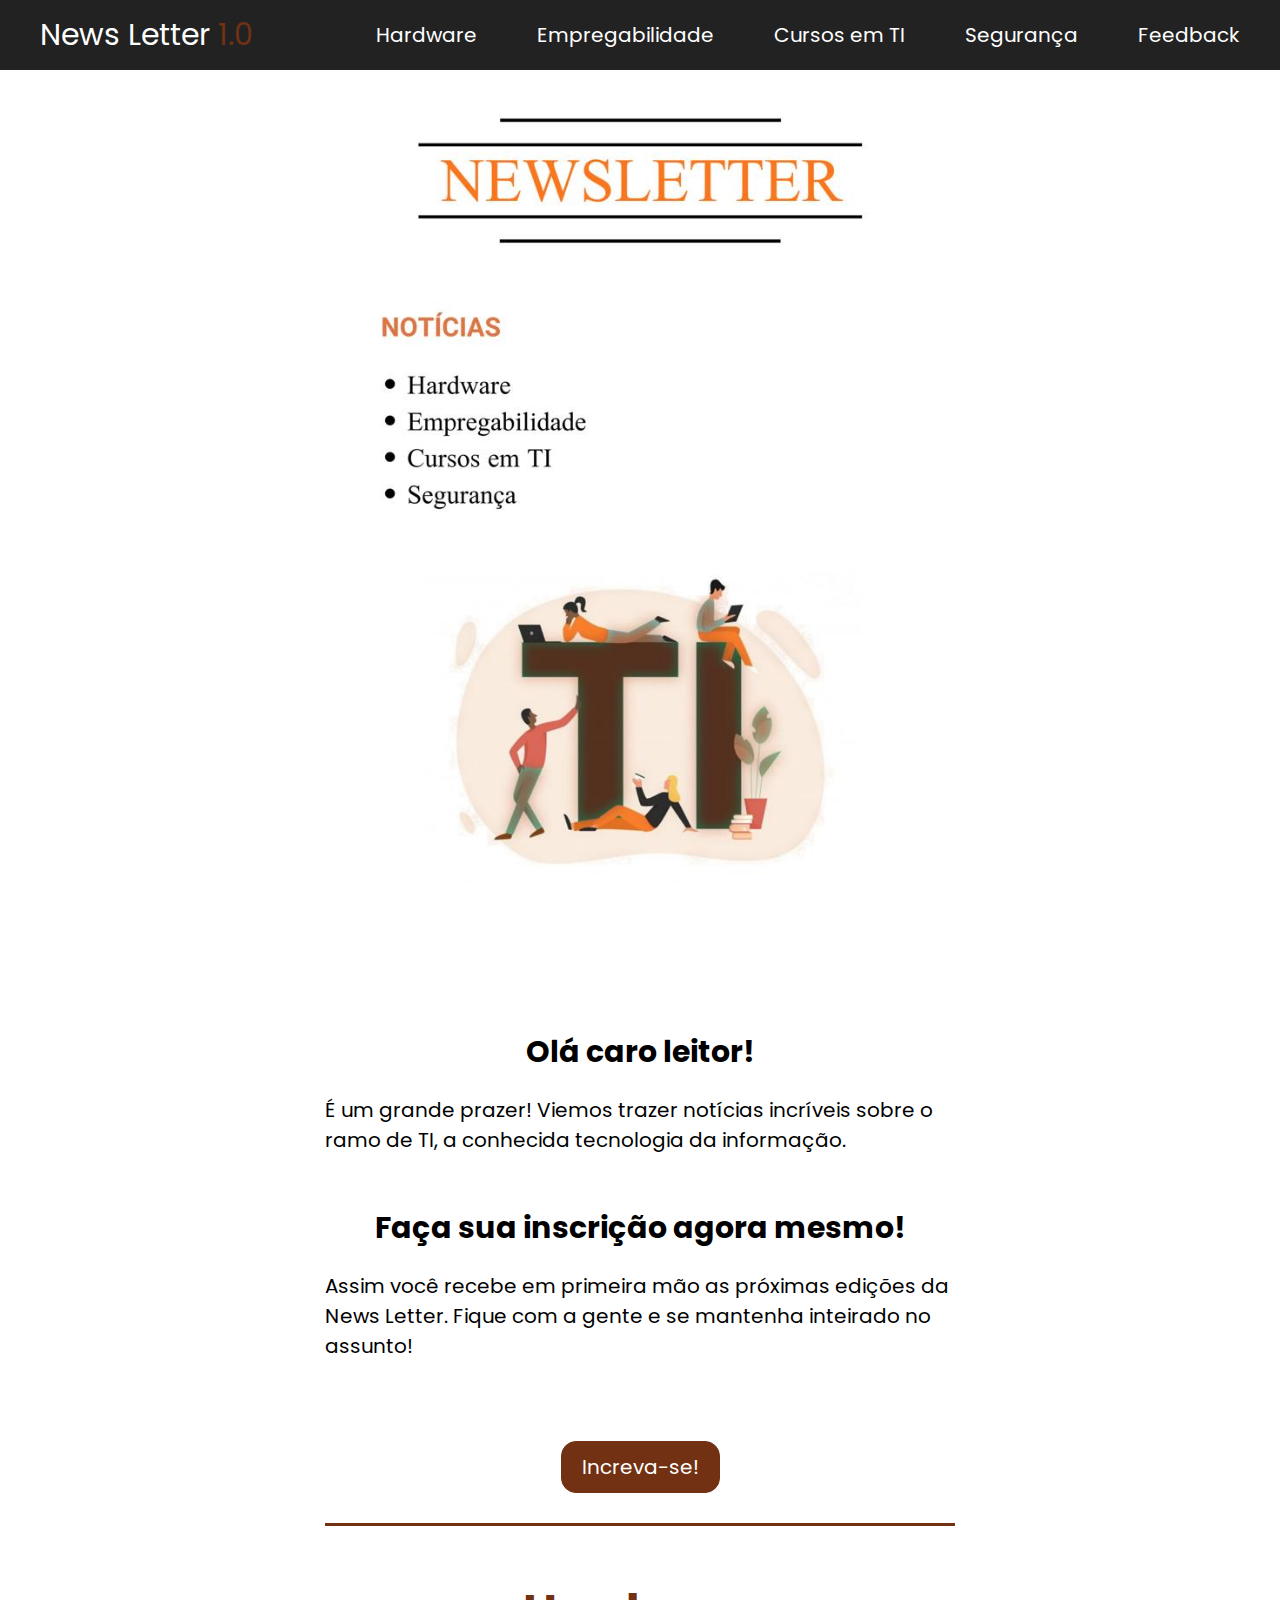
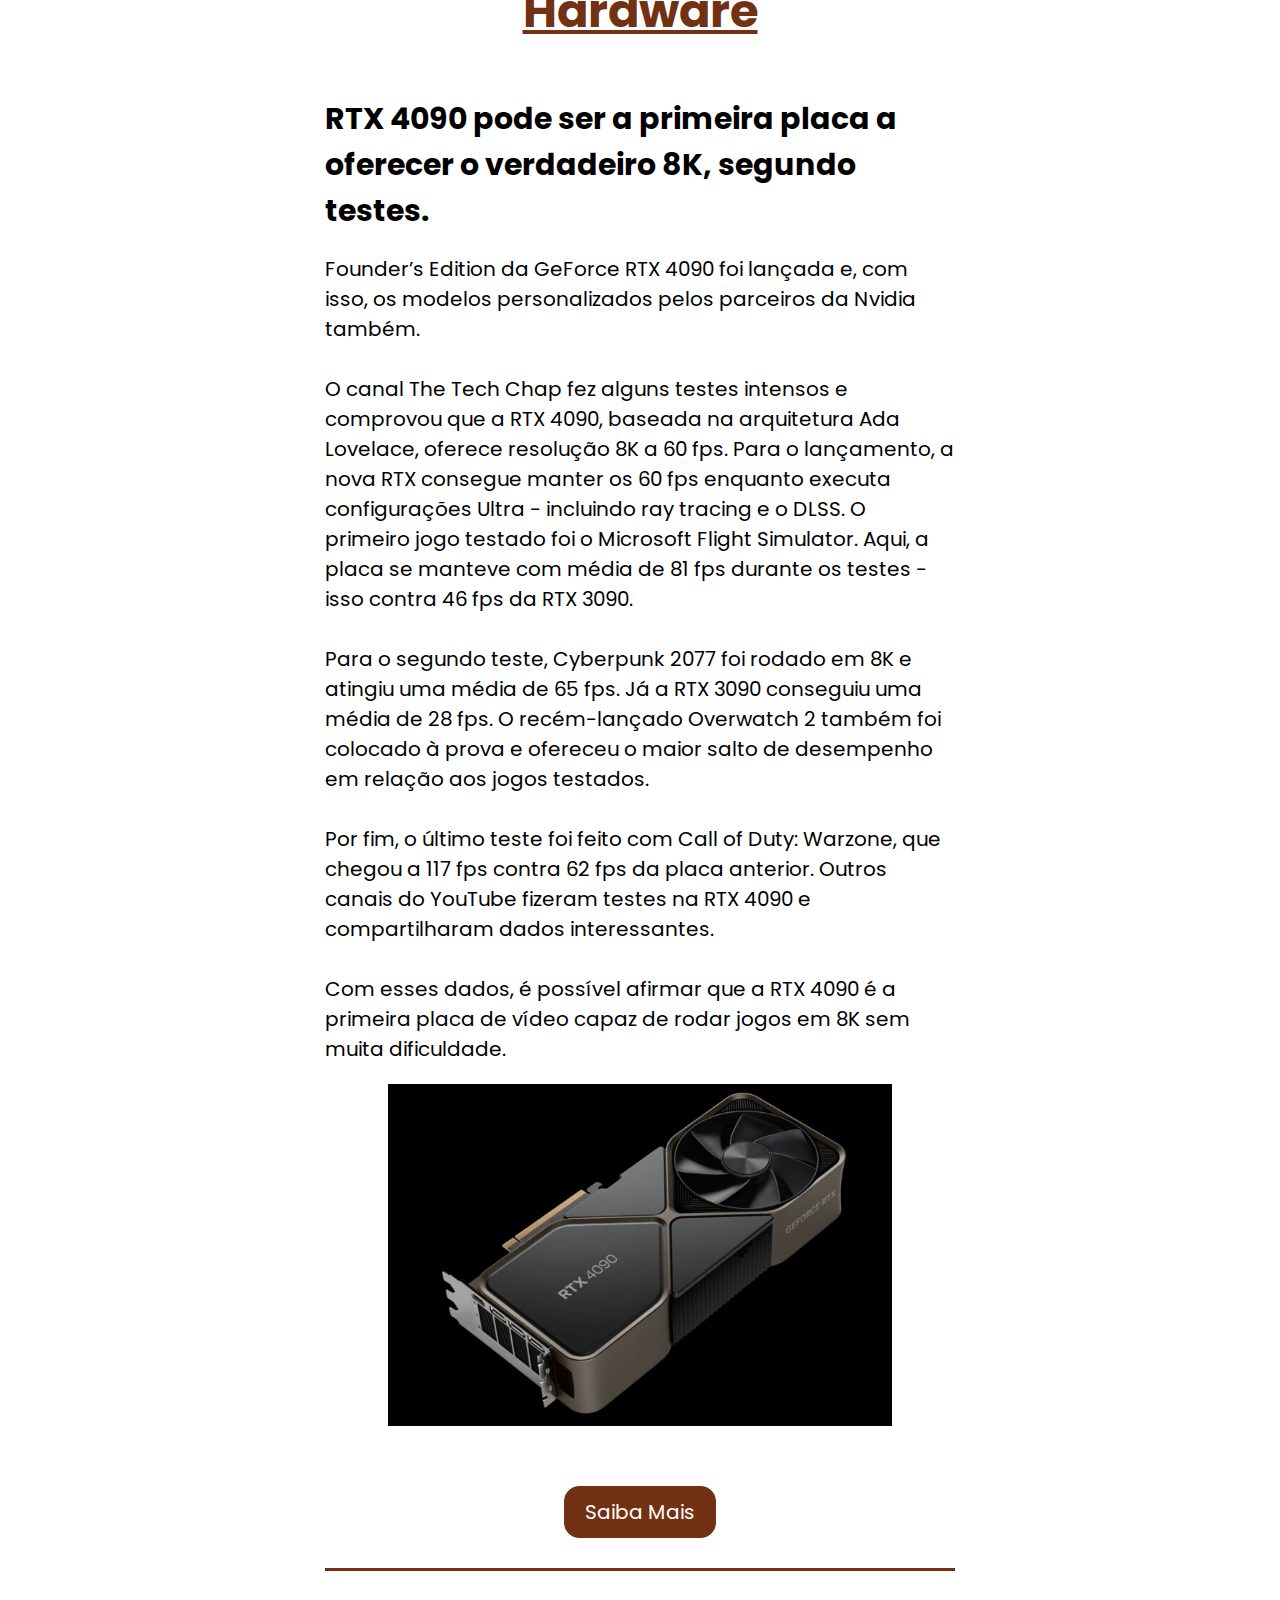
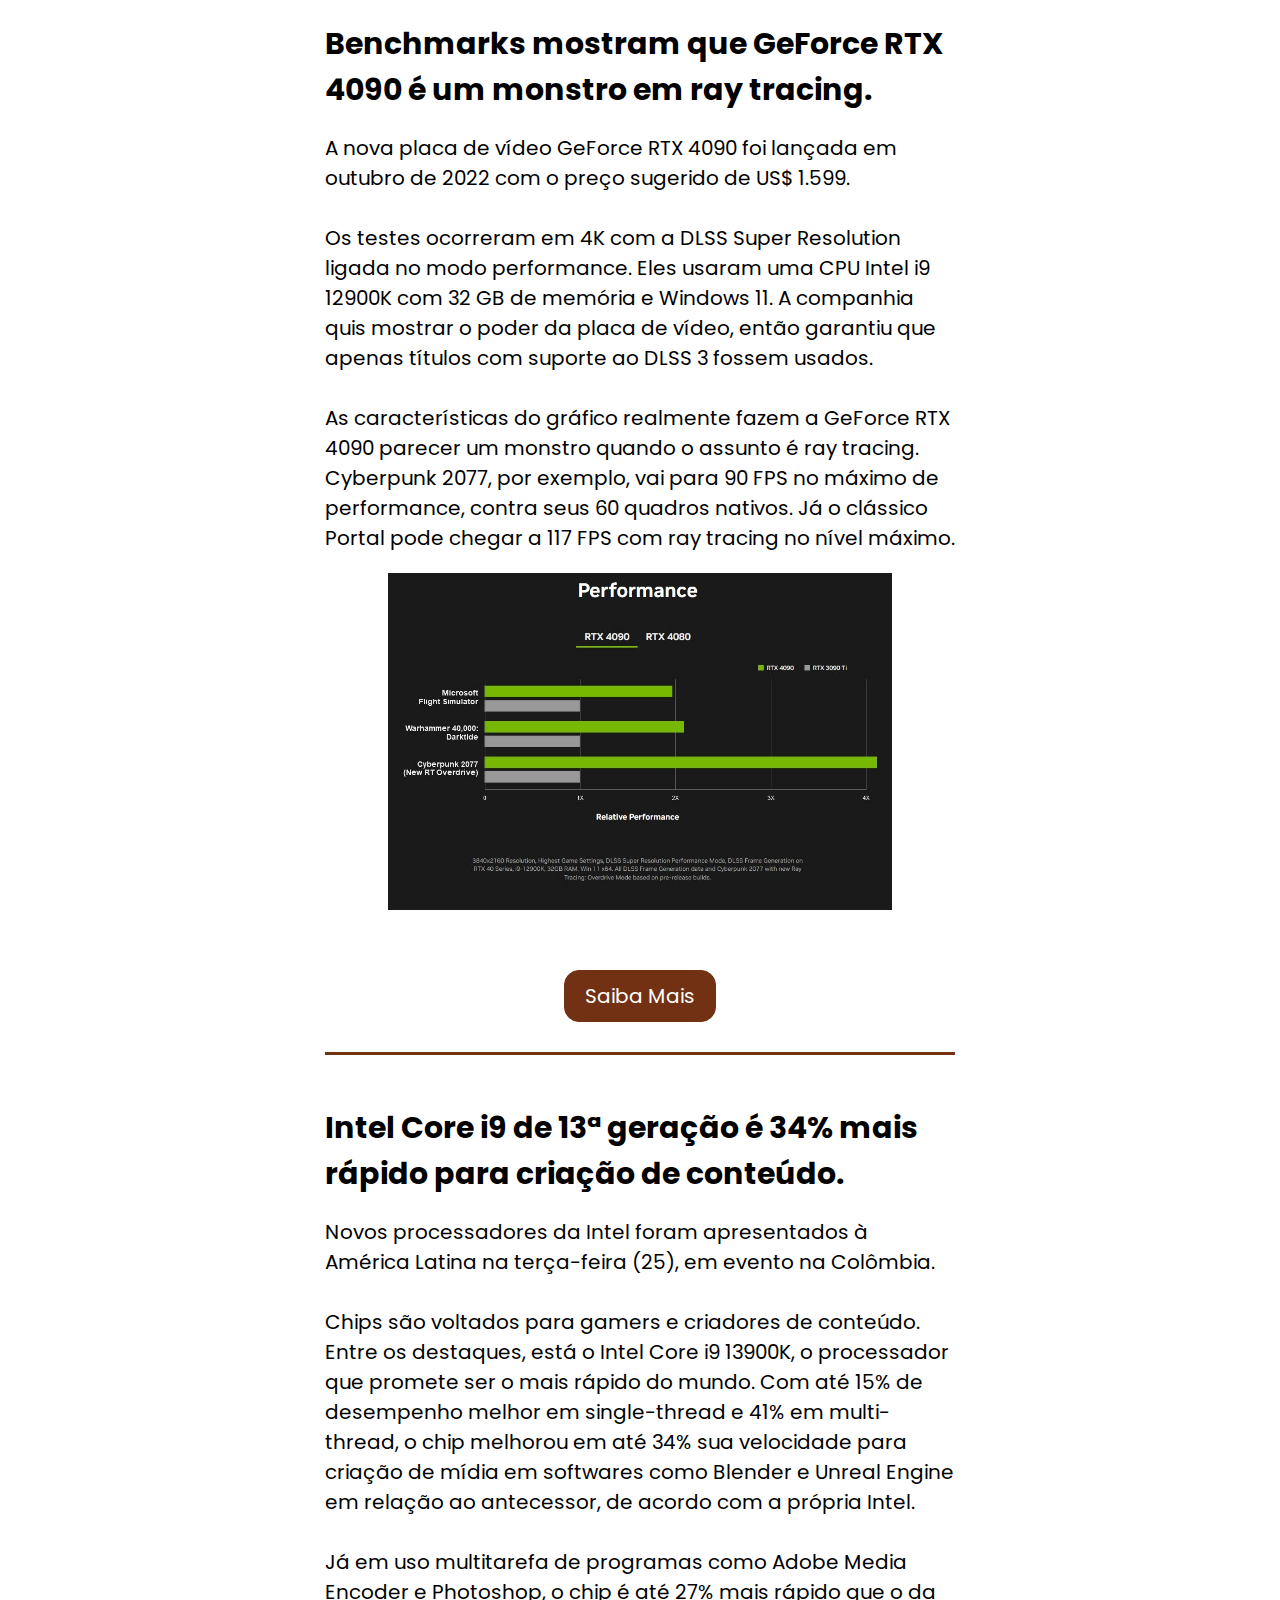
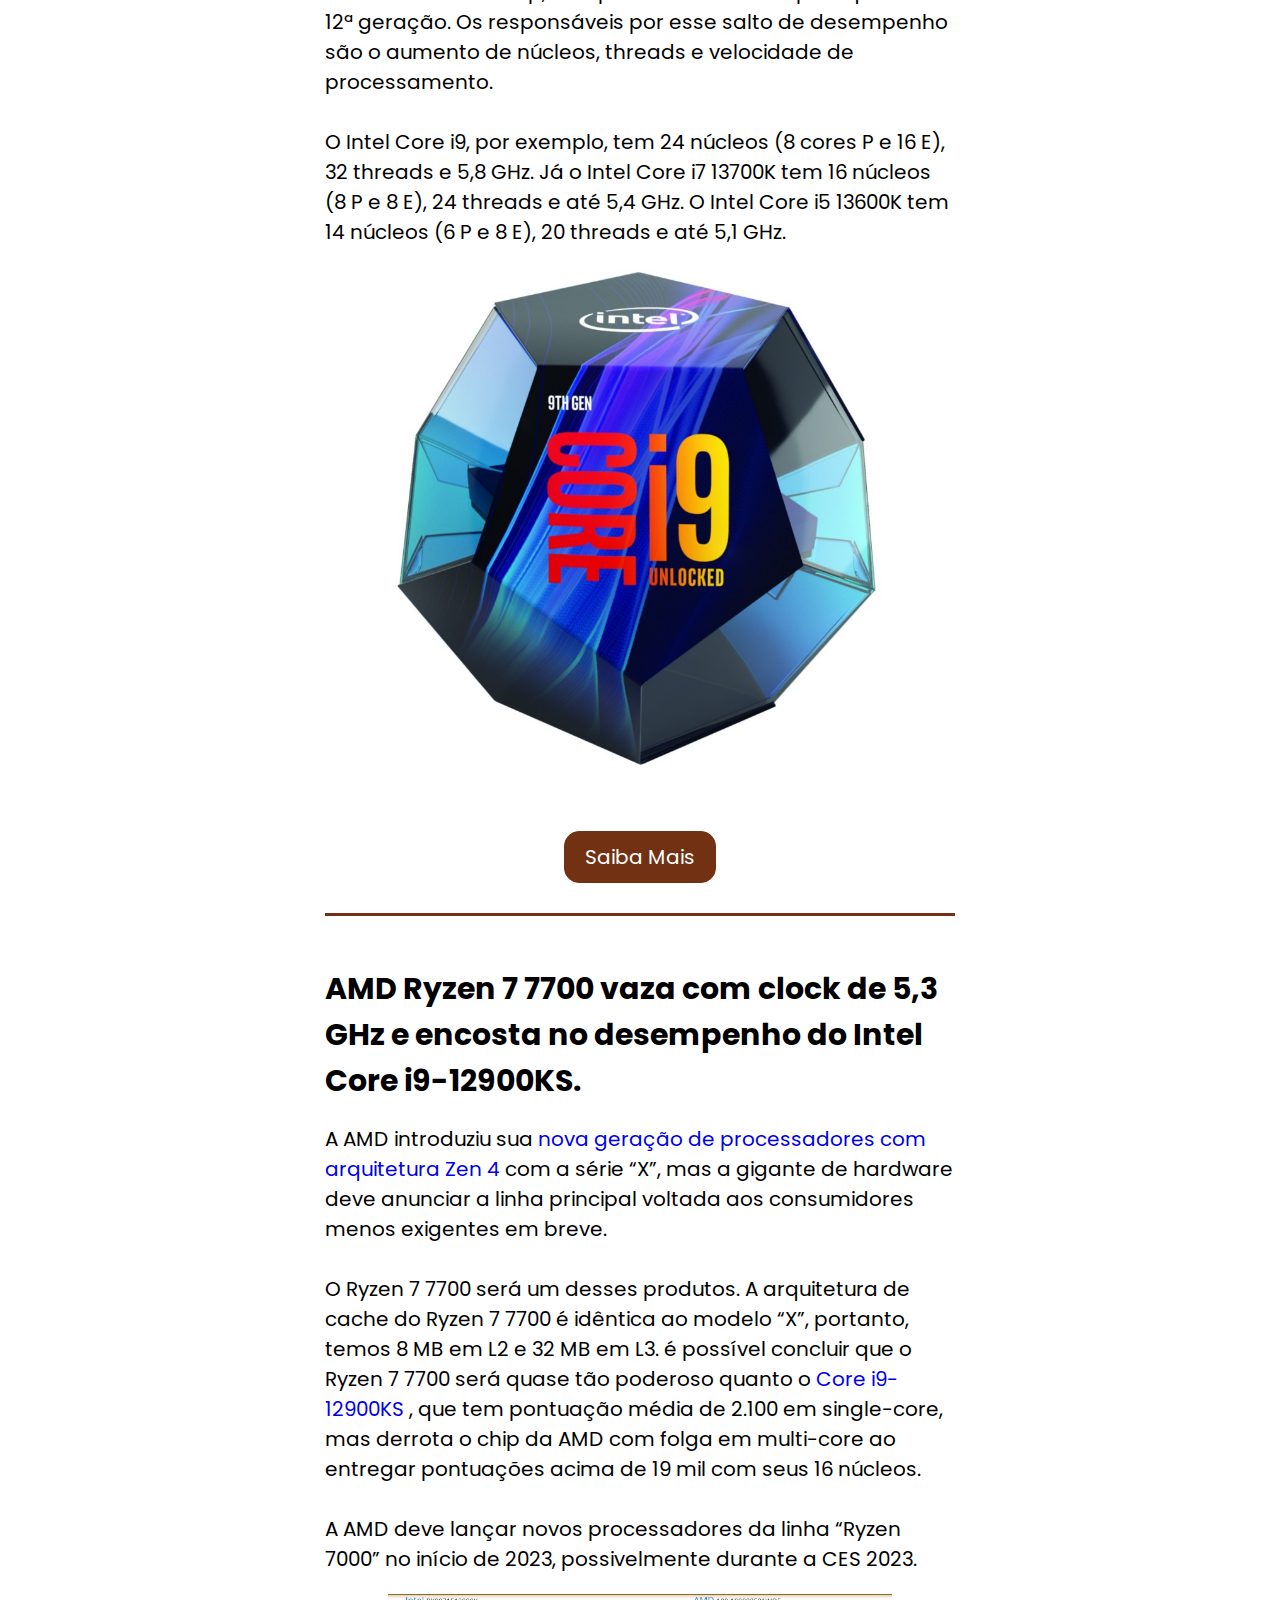
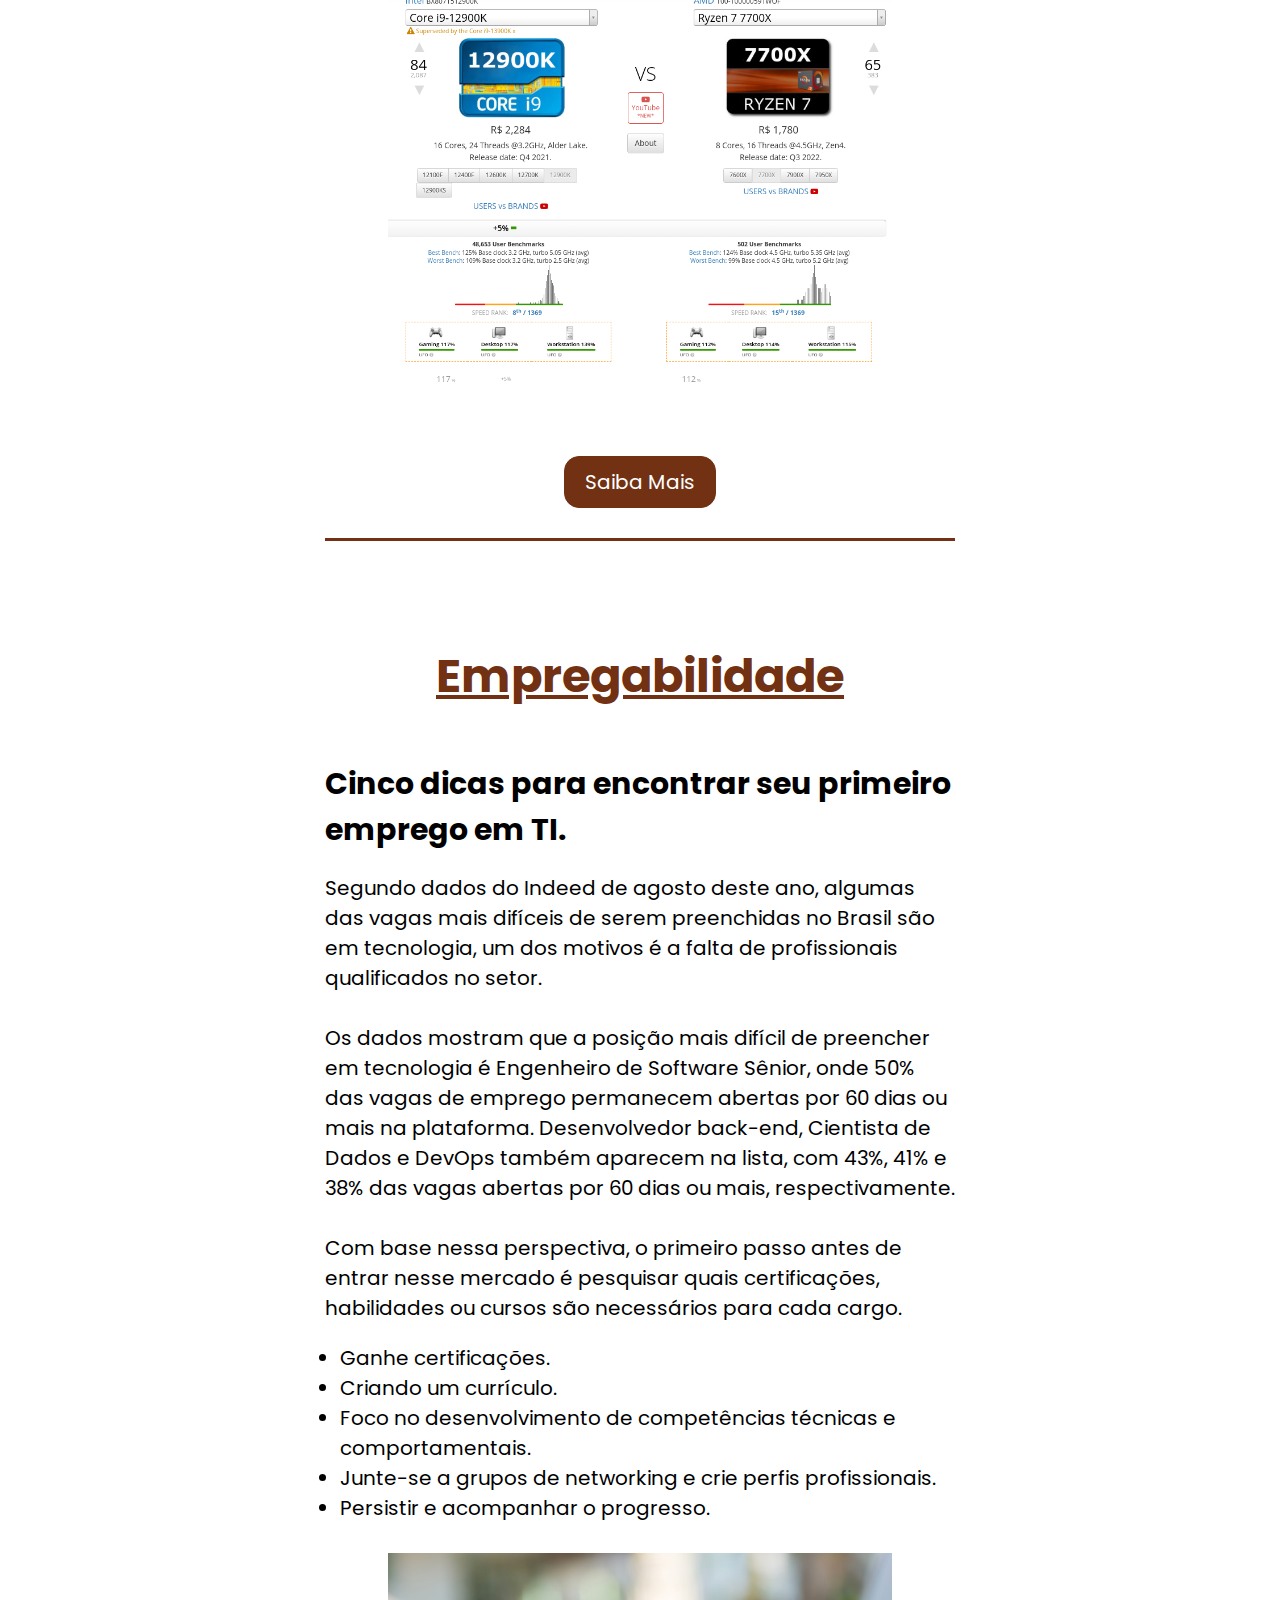
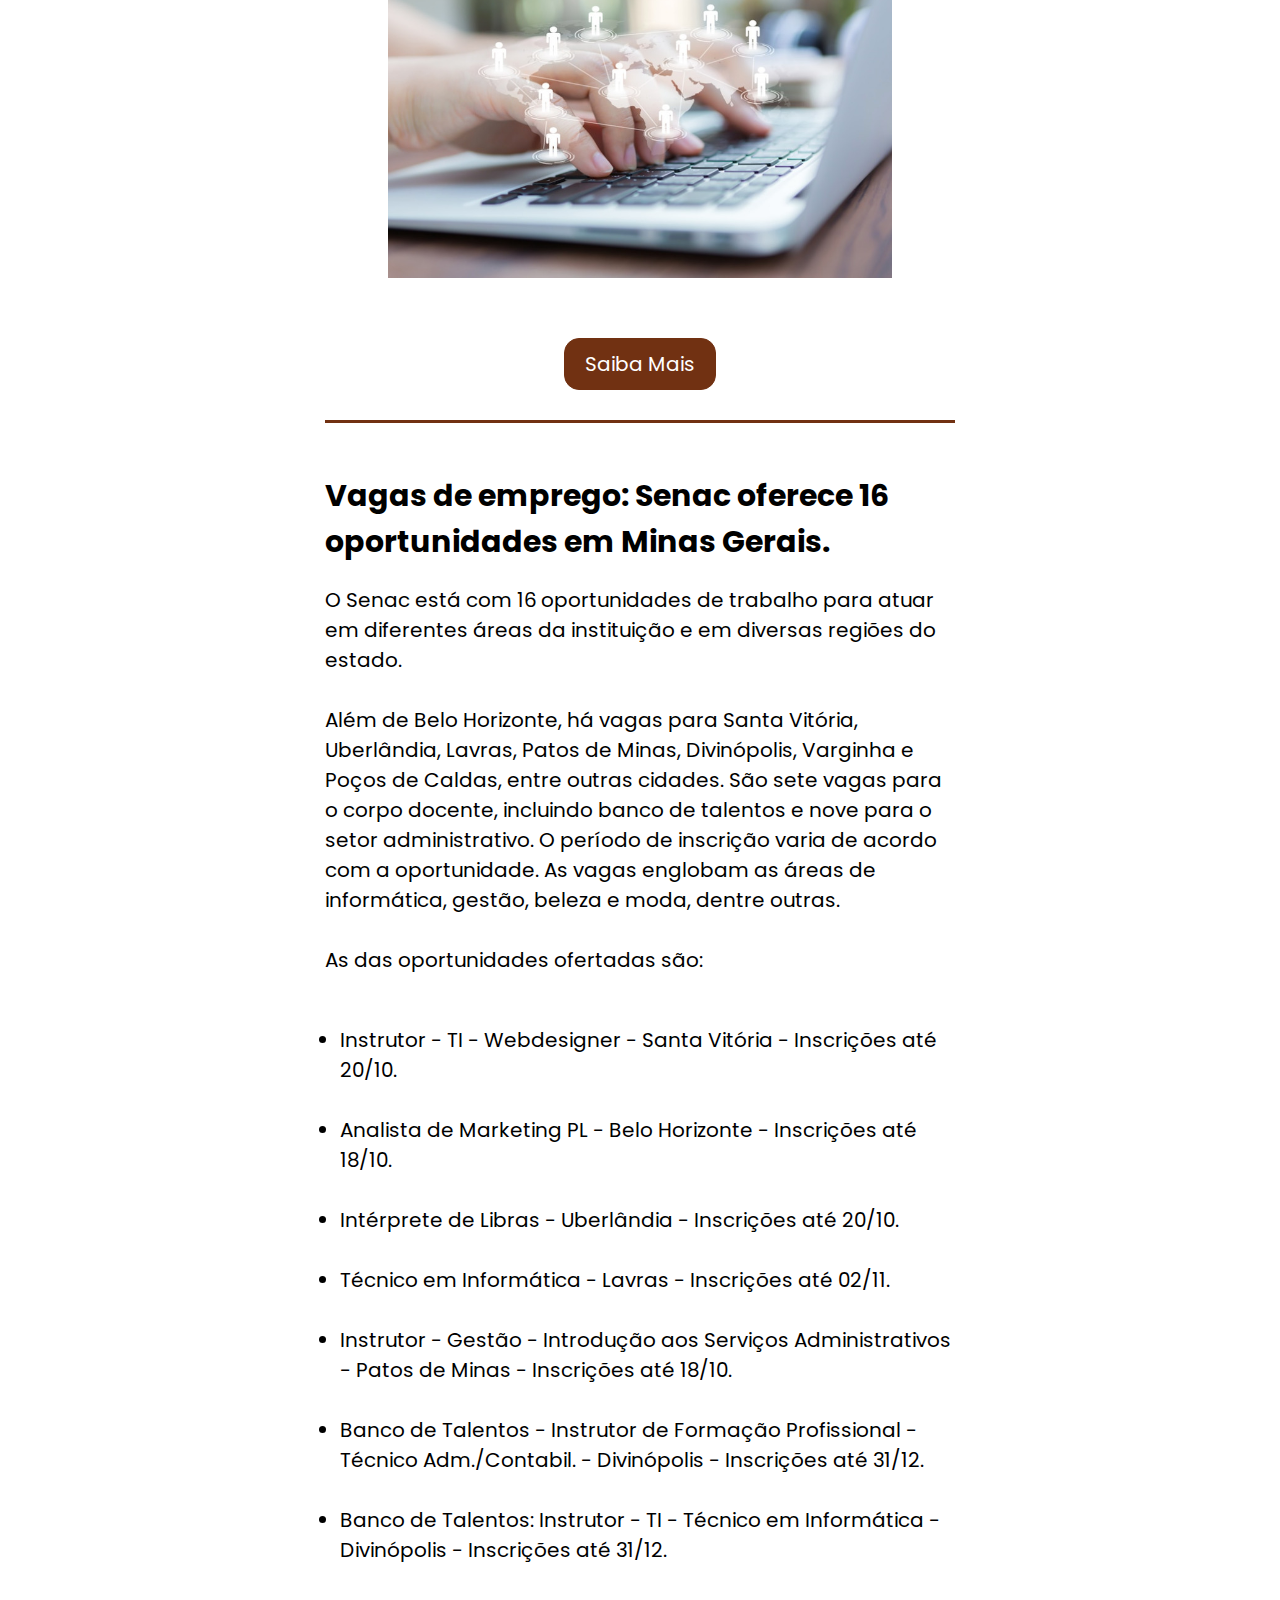
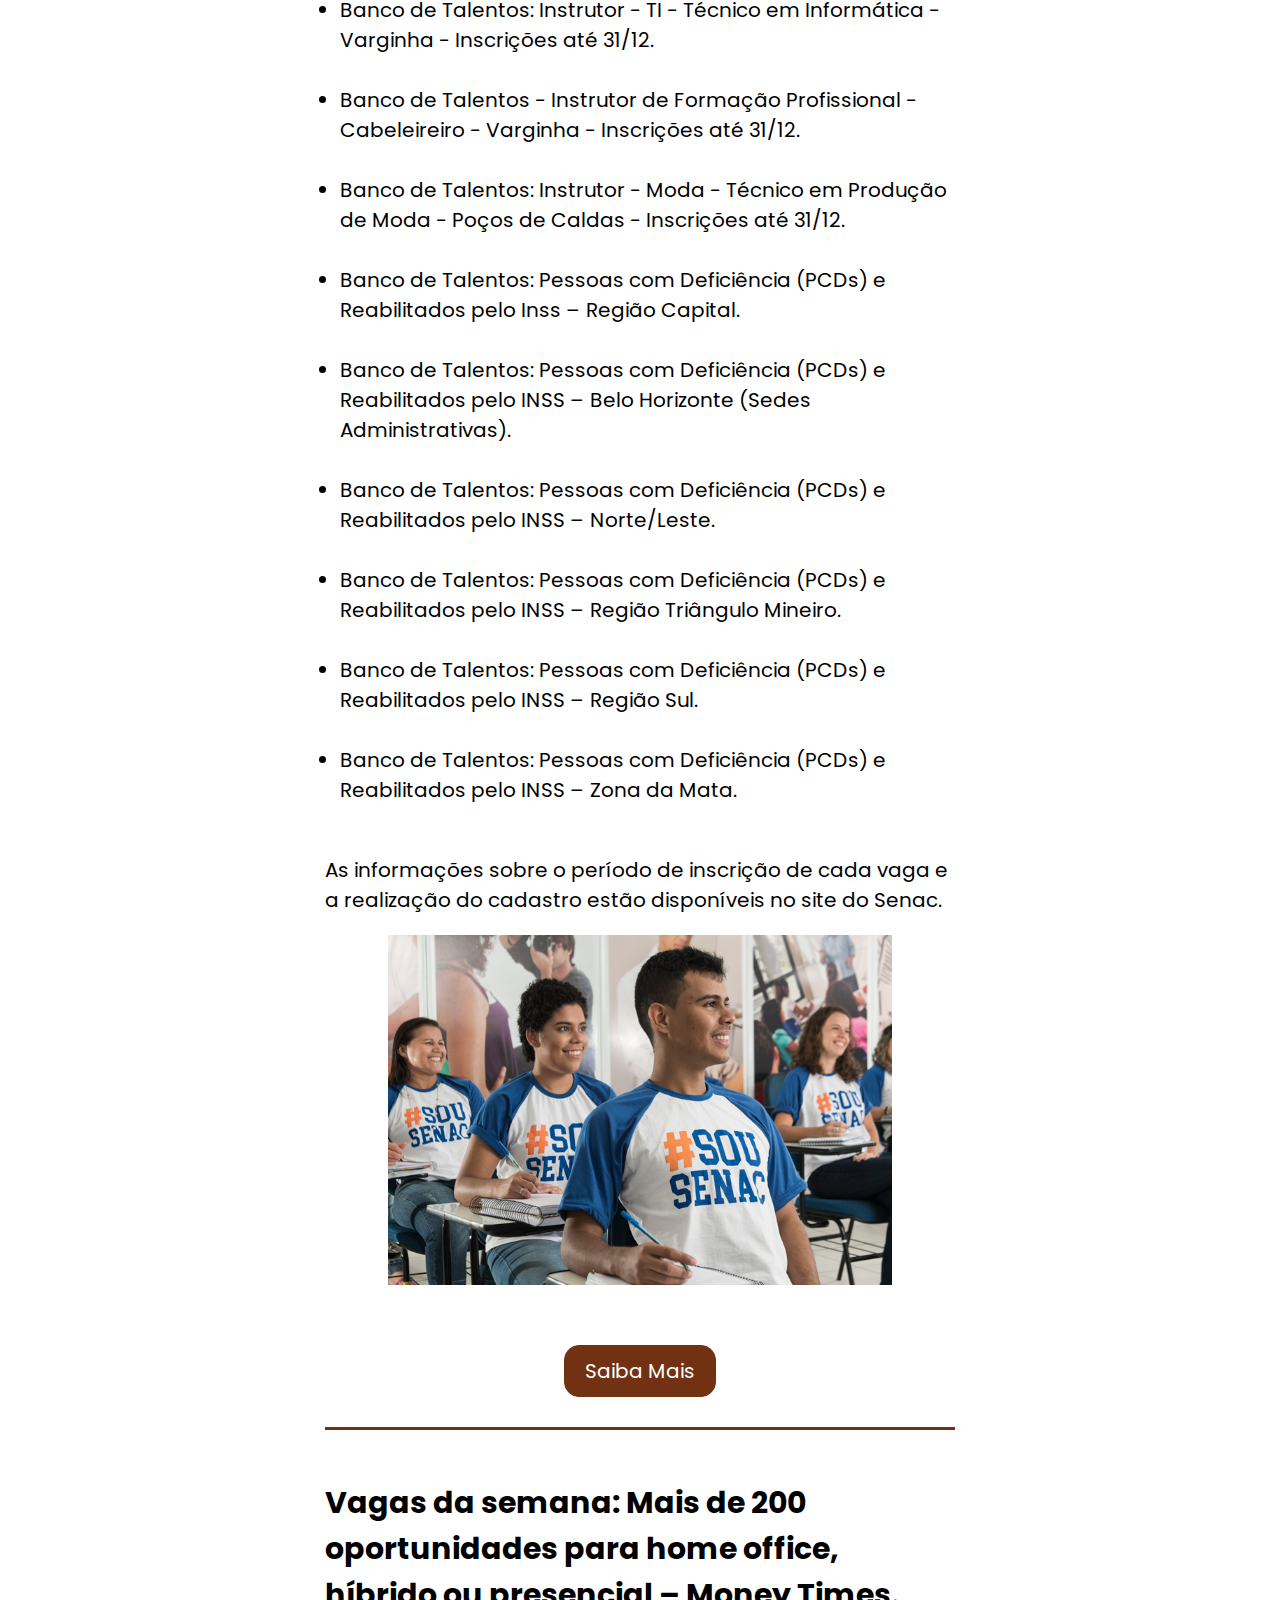
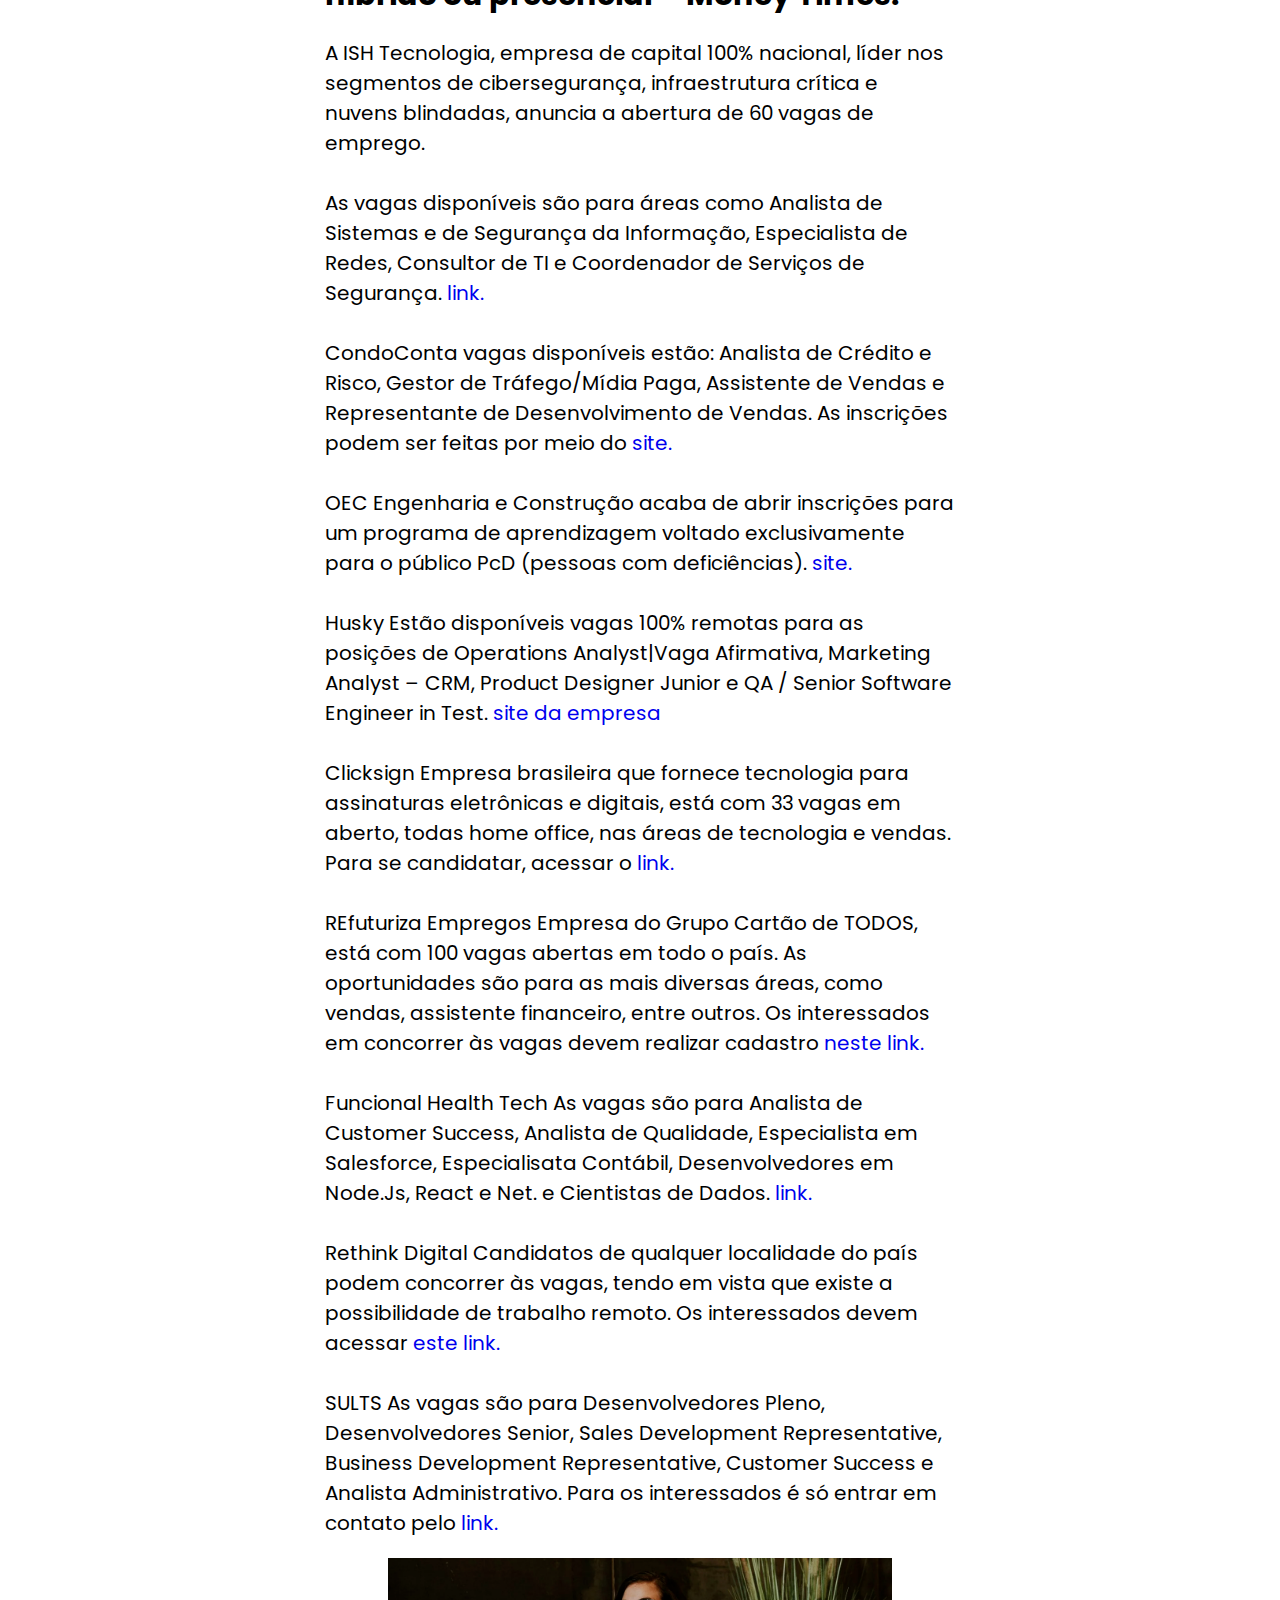
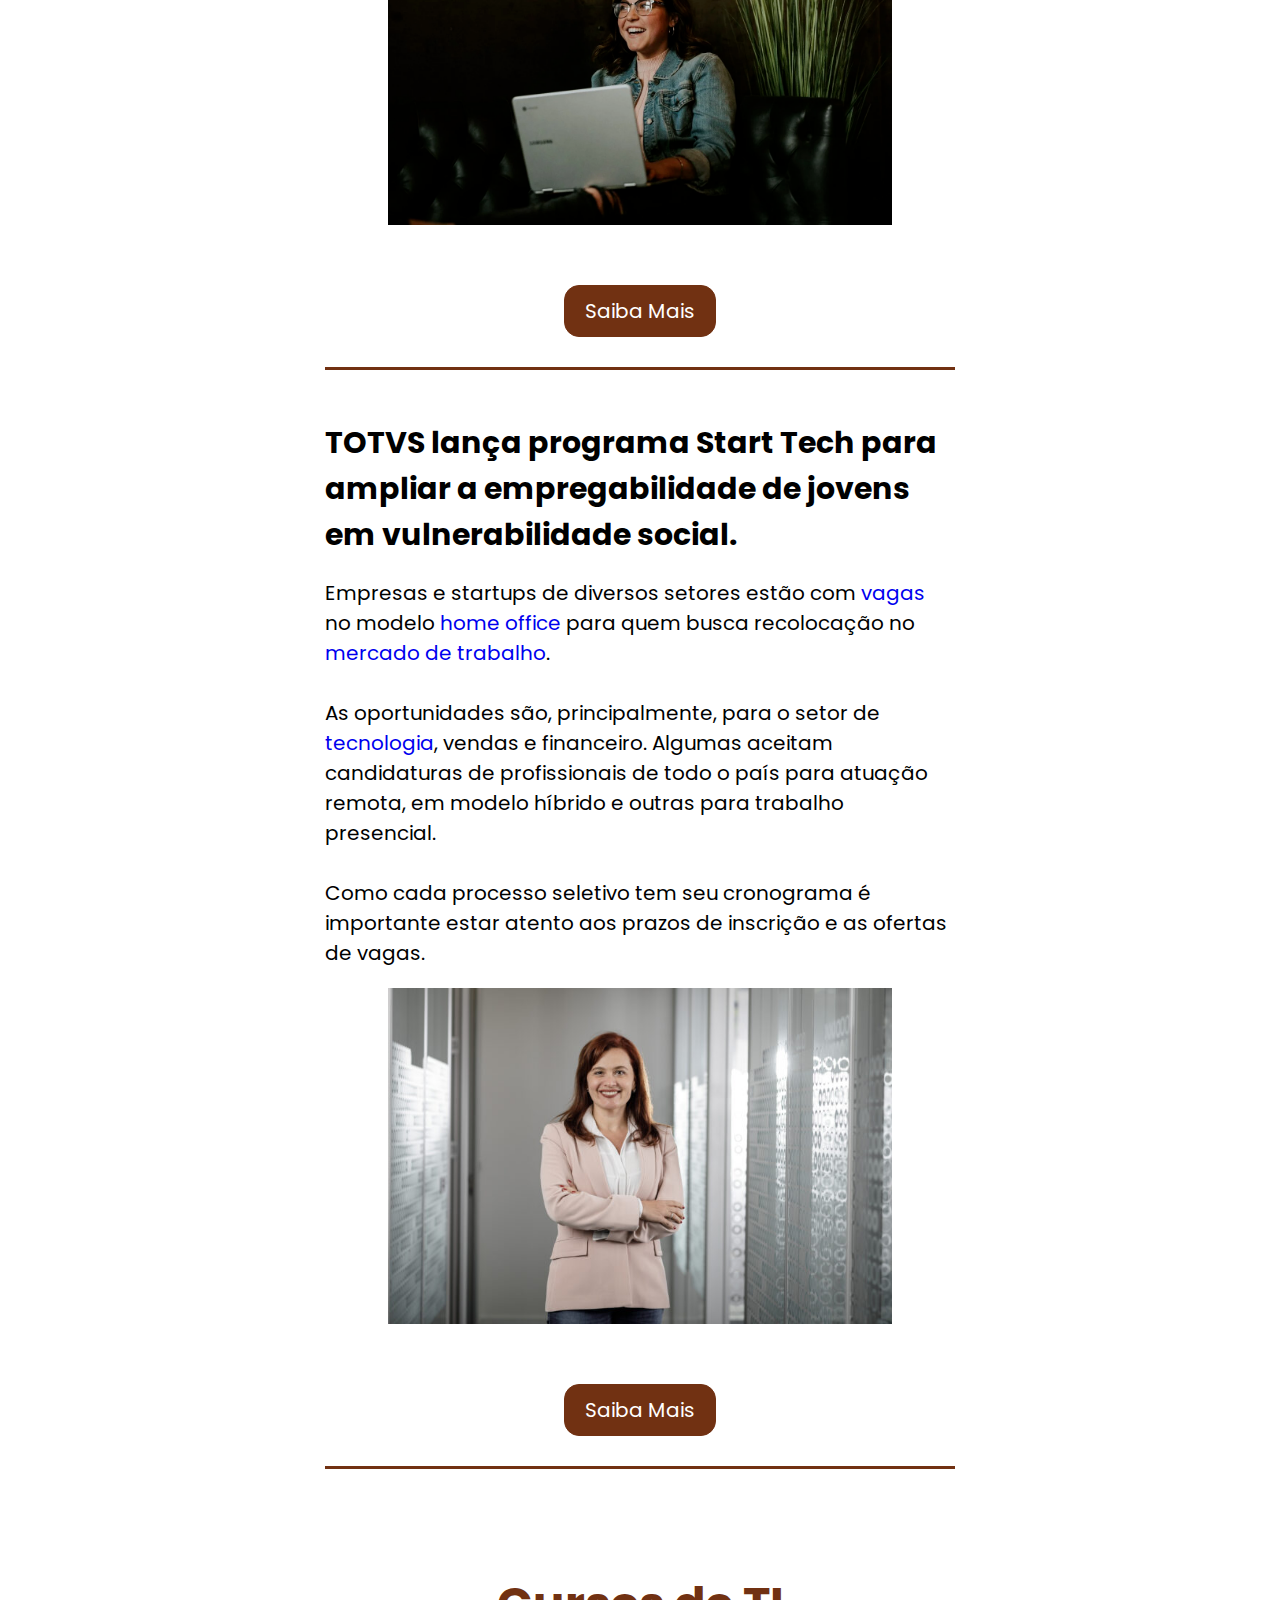
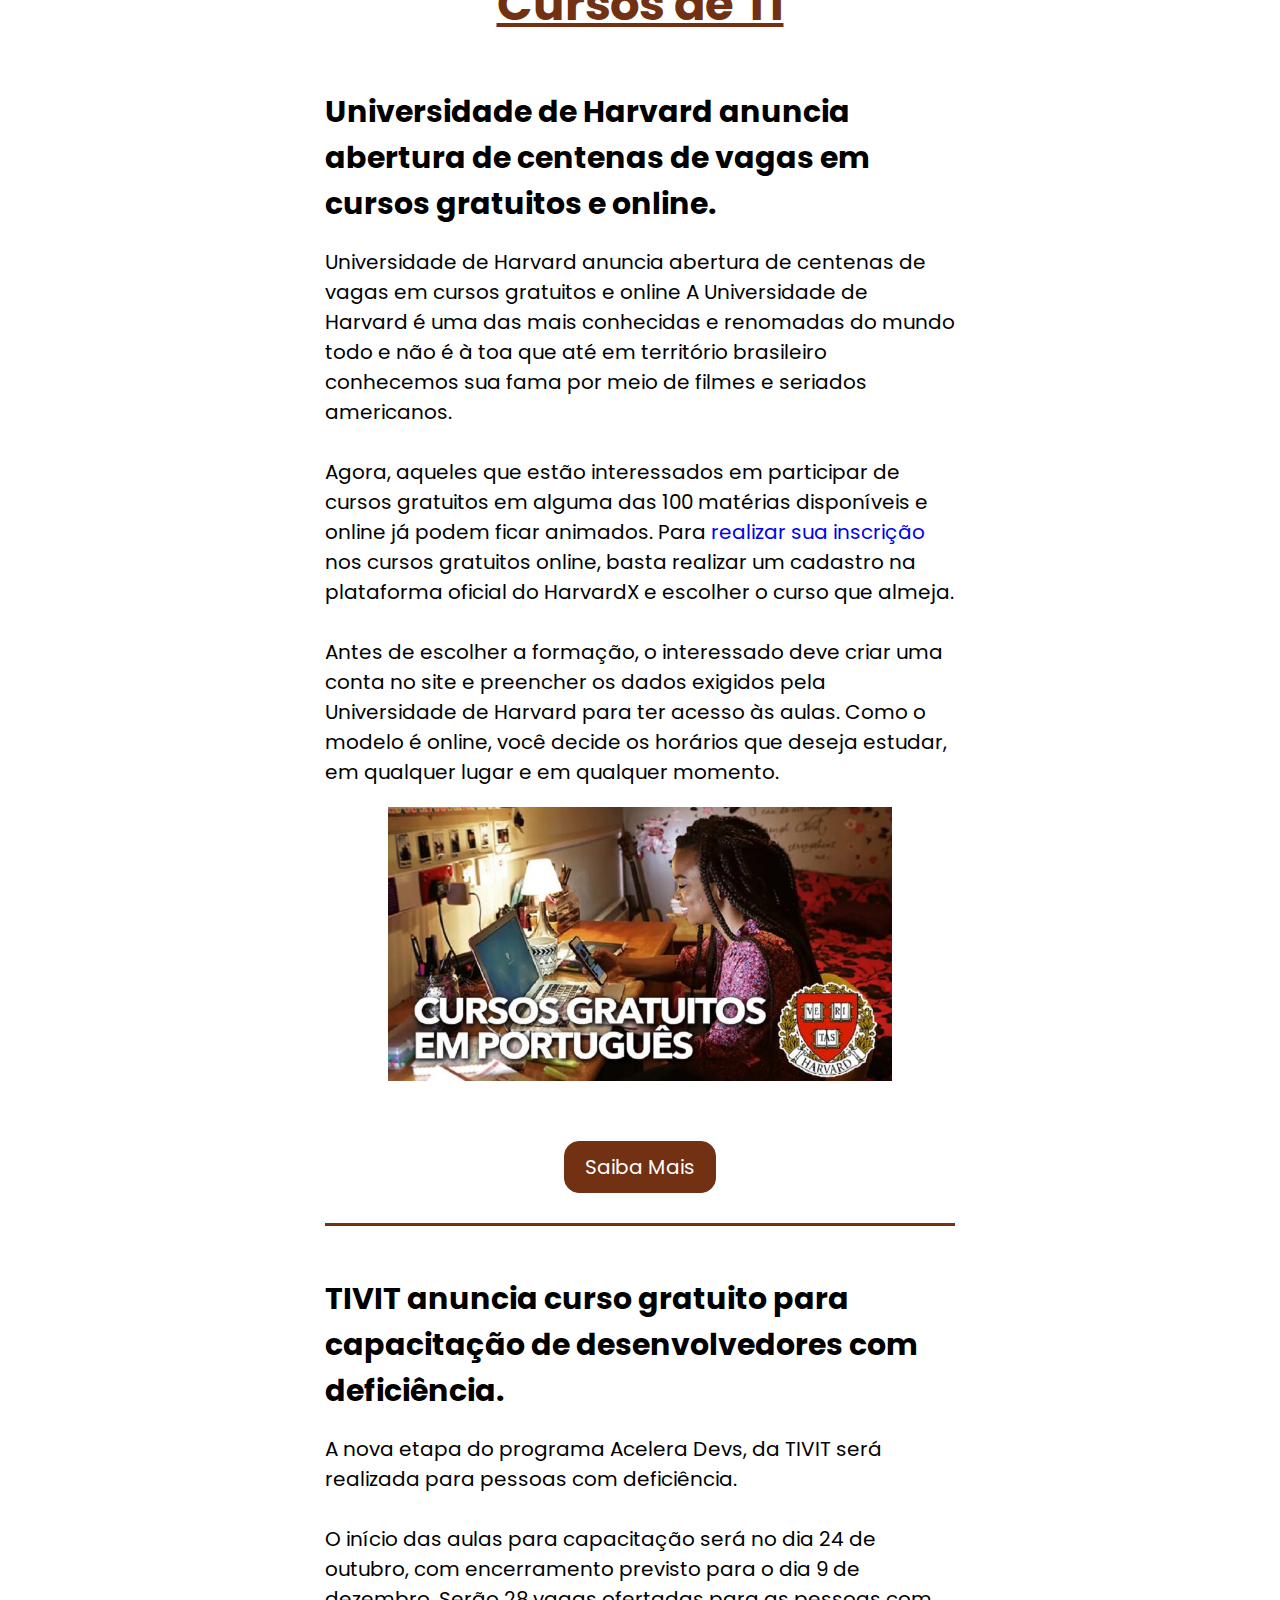
==== commit 49212f85: "layout final pronto agora falta a parte funcional" ====
--- a/index.html
+++ b/index.html
@@ -54,8 +54,13 @@
 
         <h3>Olá caro leitor!</h3>
         <p>
-          Lorem ipsum dolor sit amet consectetur, adipisicing elit. Maxime, cum.
-          Earum impedit enim libero voluptates.
+          É um grande prazer! Viemos trazer notícias incríveis sobre o ramo de
+          TI, a conhecida tecnologia da informação. <br /><br />
+        </p>
+        <h3>Faça sua inscrição agora mesmo!</h3>
+        <p>
+          Assim você recebe em primeira mão as próximas edições da News Letter.
+          Fique com a gente e se mantenha inteirado no assunto!
         </p>
         <br /><br />
 
@@ -769,14 +774,14 @@
             no futuro!
           </p>
           <form action="" method="post">
-            <label>Digite sua mensagem!</label>
             <textarea
               name="message"
               id="textarea"
-              cols="30"
+              cols="20"
               rows="8"
               placeholder="Digite sua mensagem."
             ></textarea>
+            <br />
             <button type="submit">Enviar!</button>
           </form>
         </section>
--- a/style.css
+++ b/style.css
@@ -93,6 +93,8 @@
 /*  Feedback */
 .feedback {
   text-align: center;
+  display: flex;
+  flex-direction: column;
 }
 /* Tags */
 h2 {
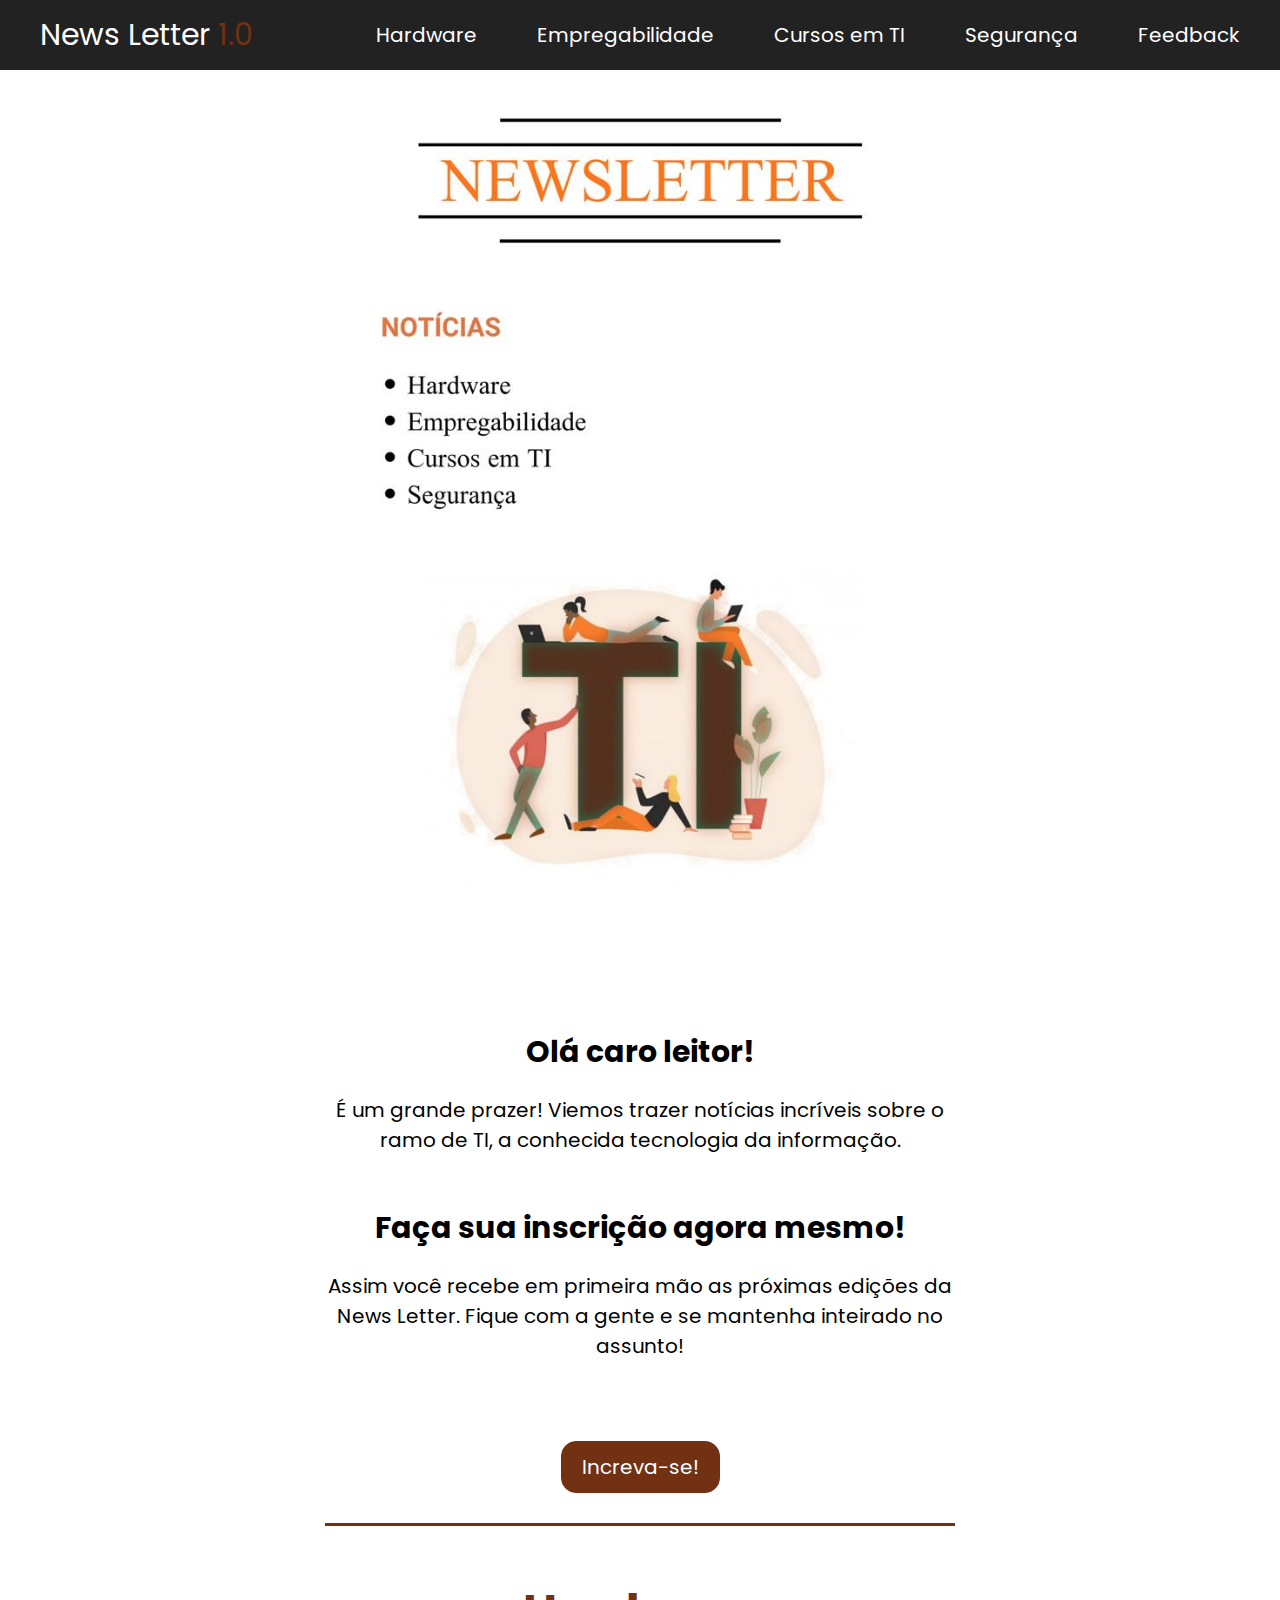
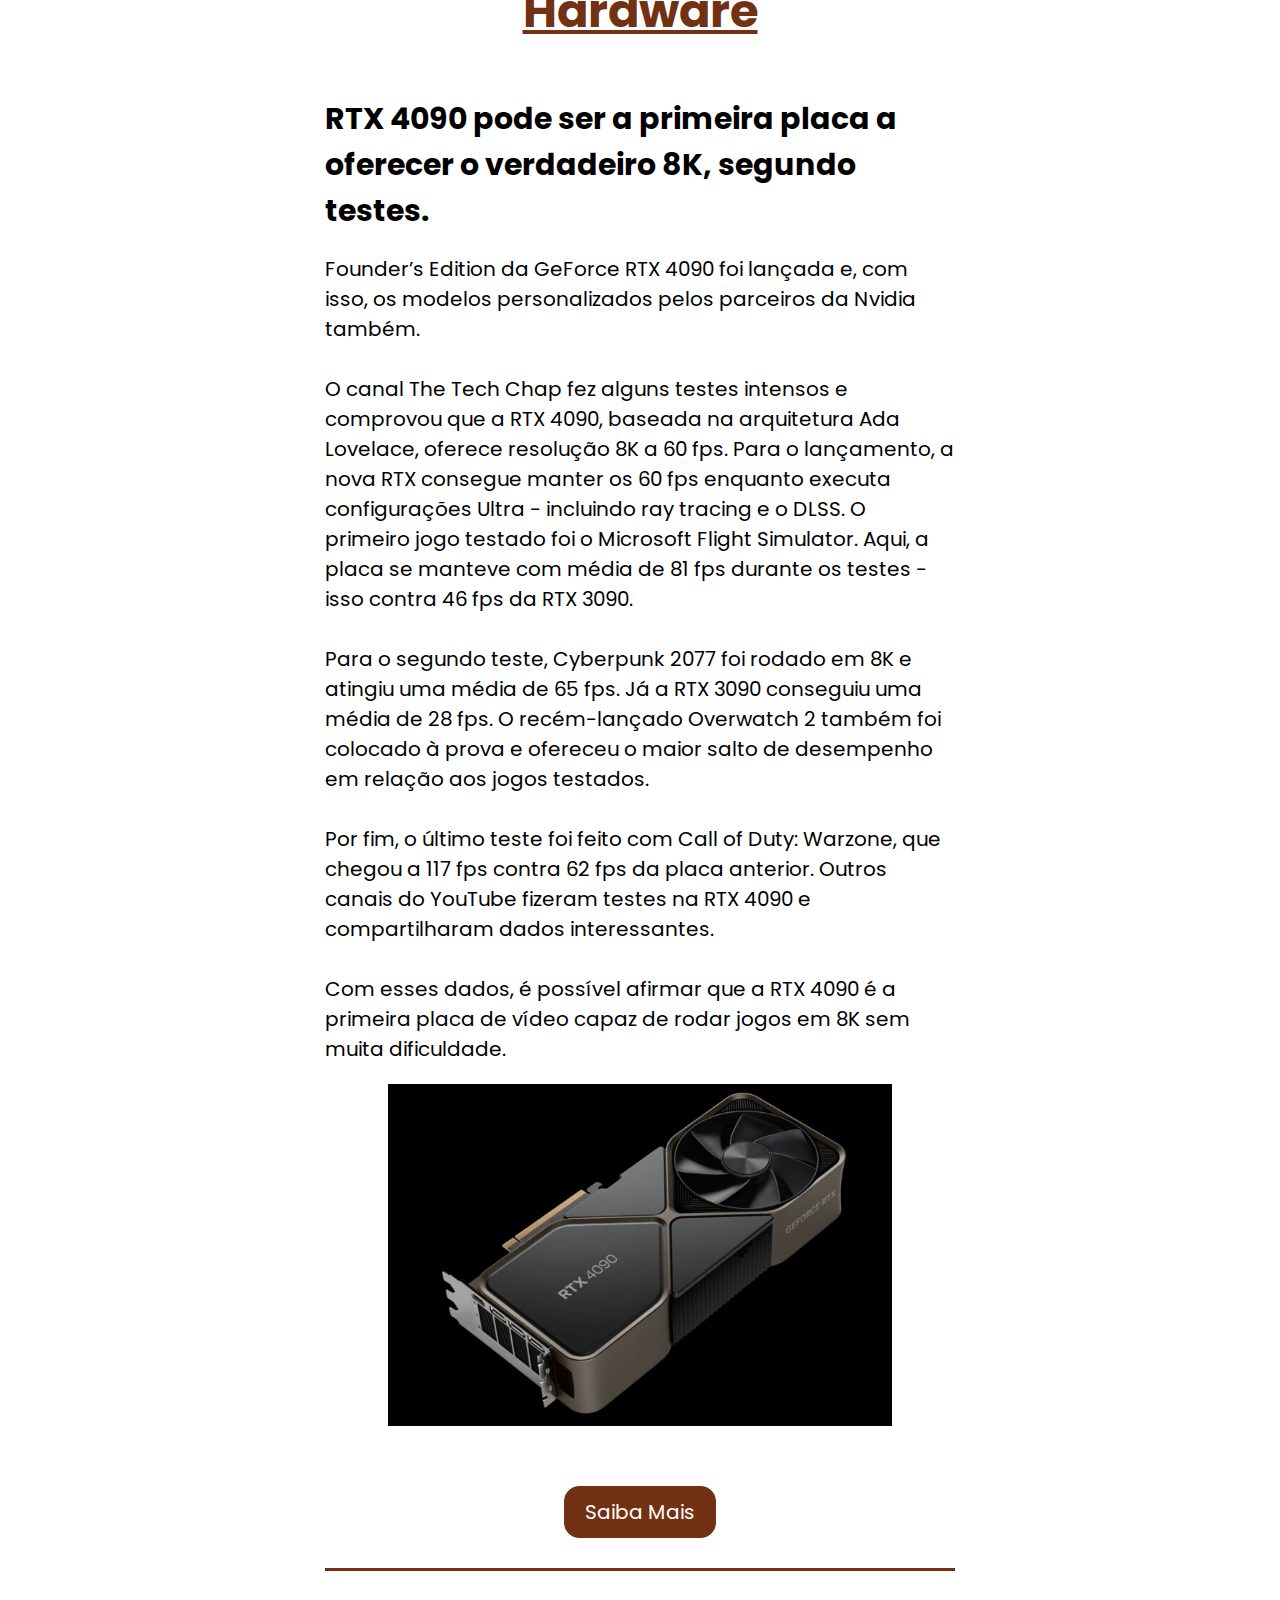
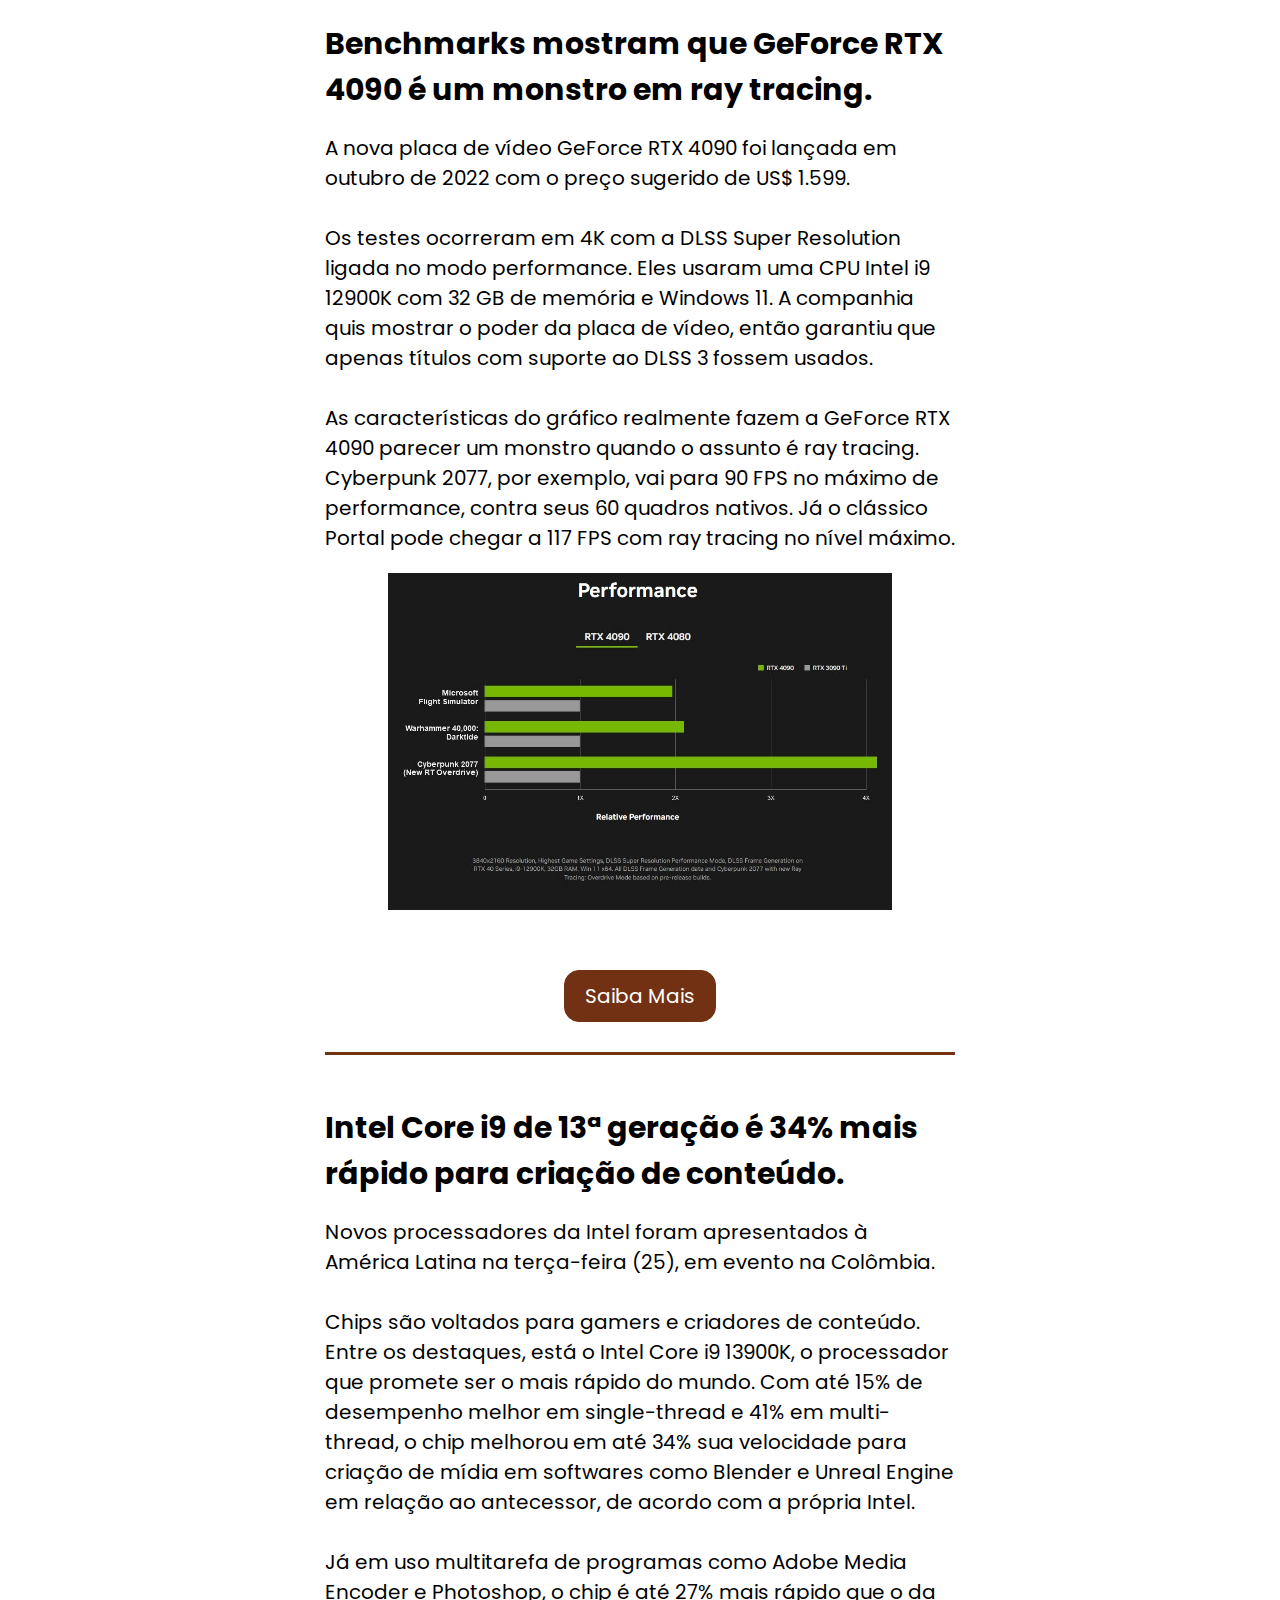
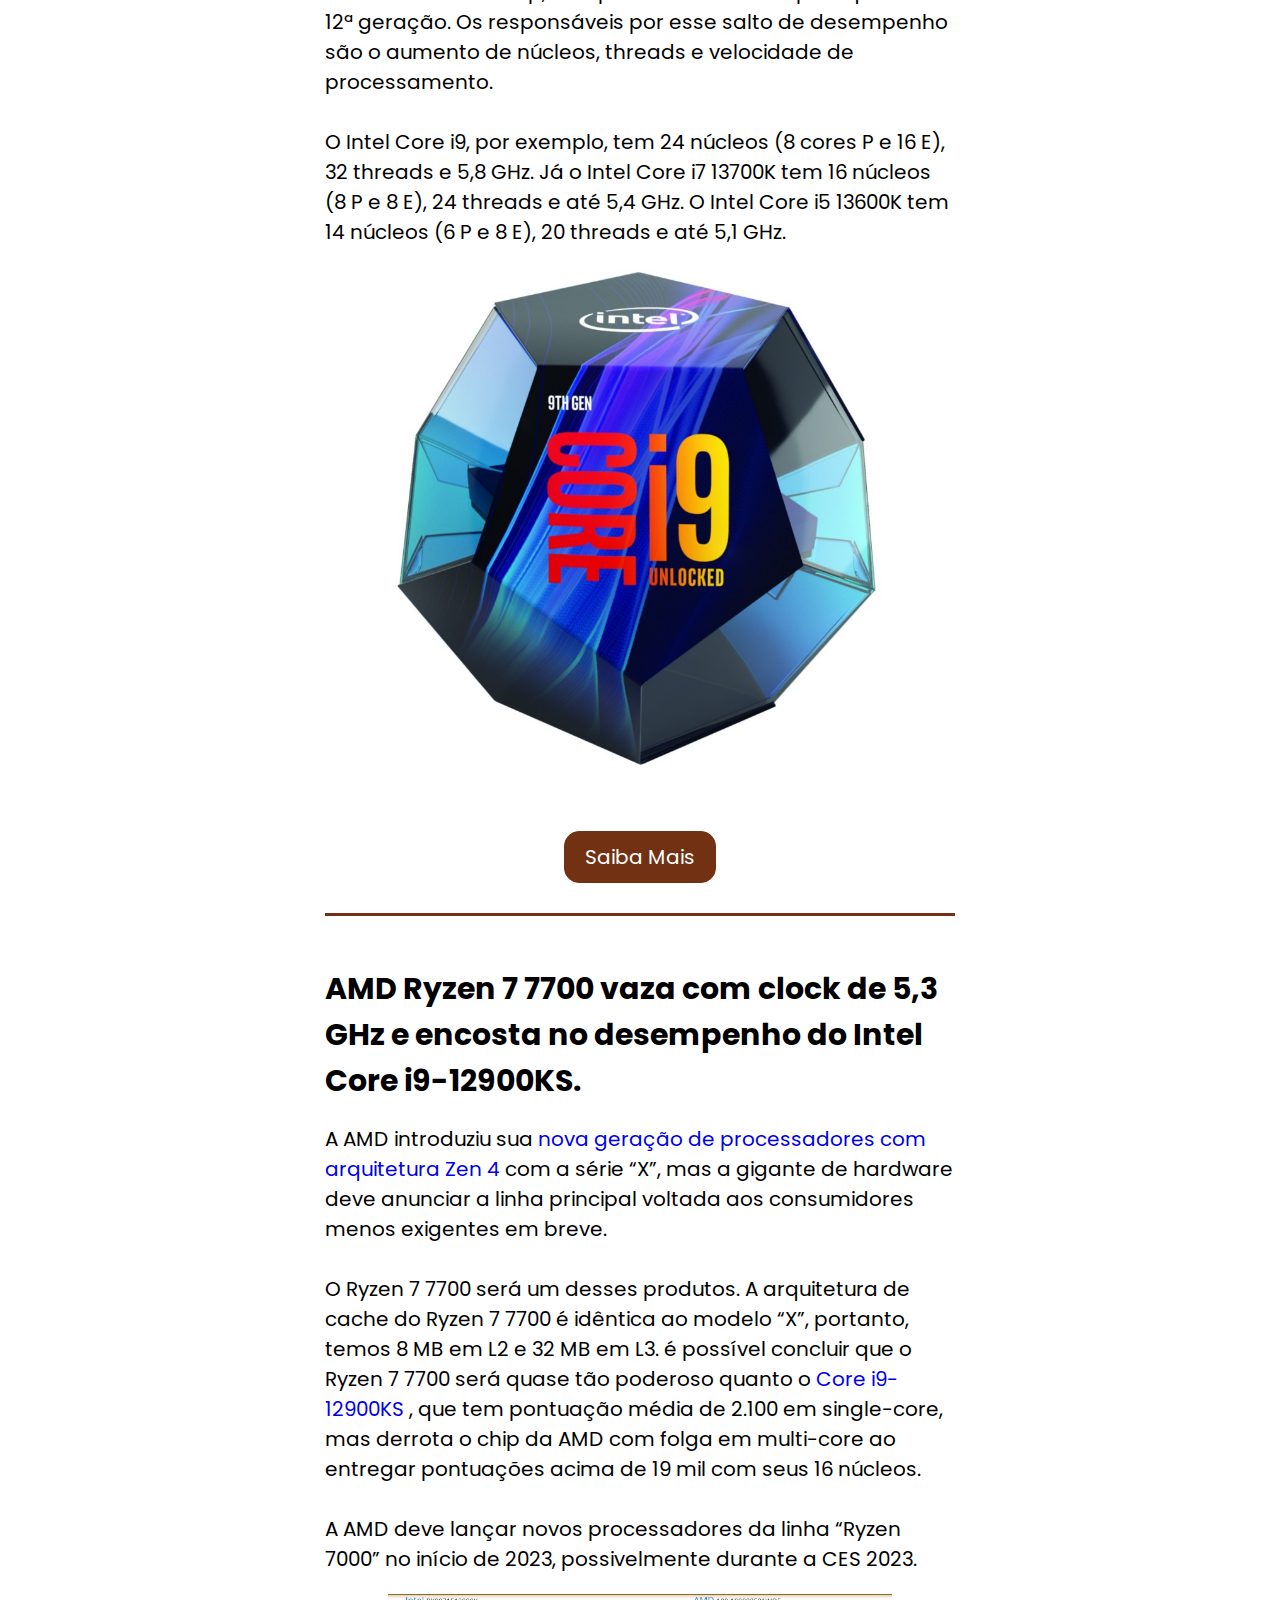
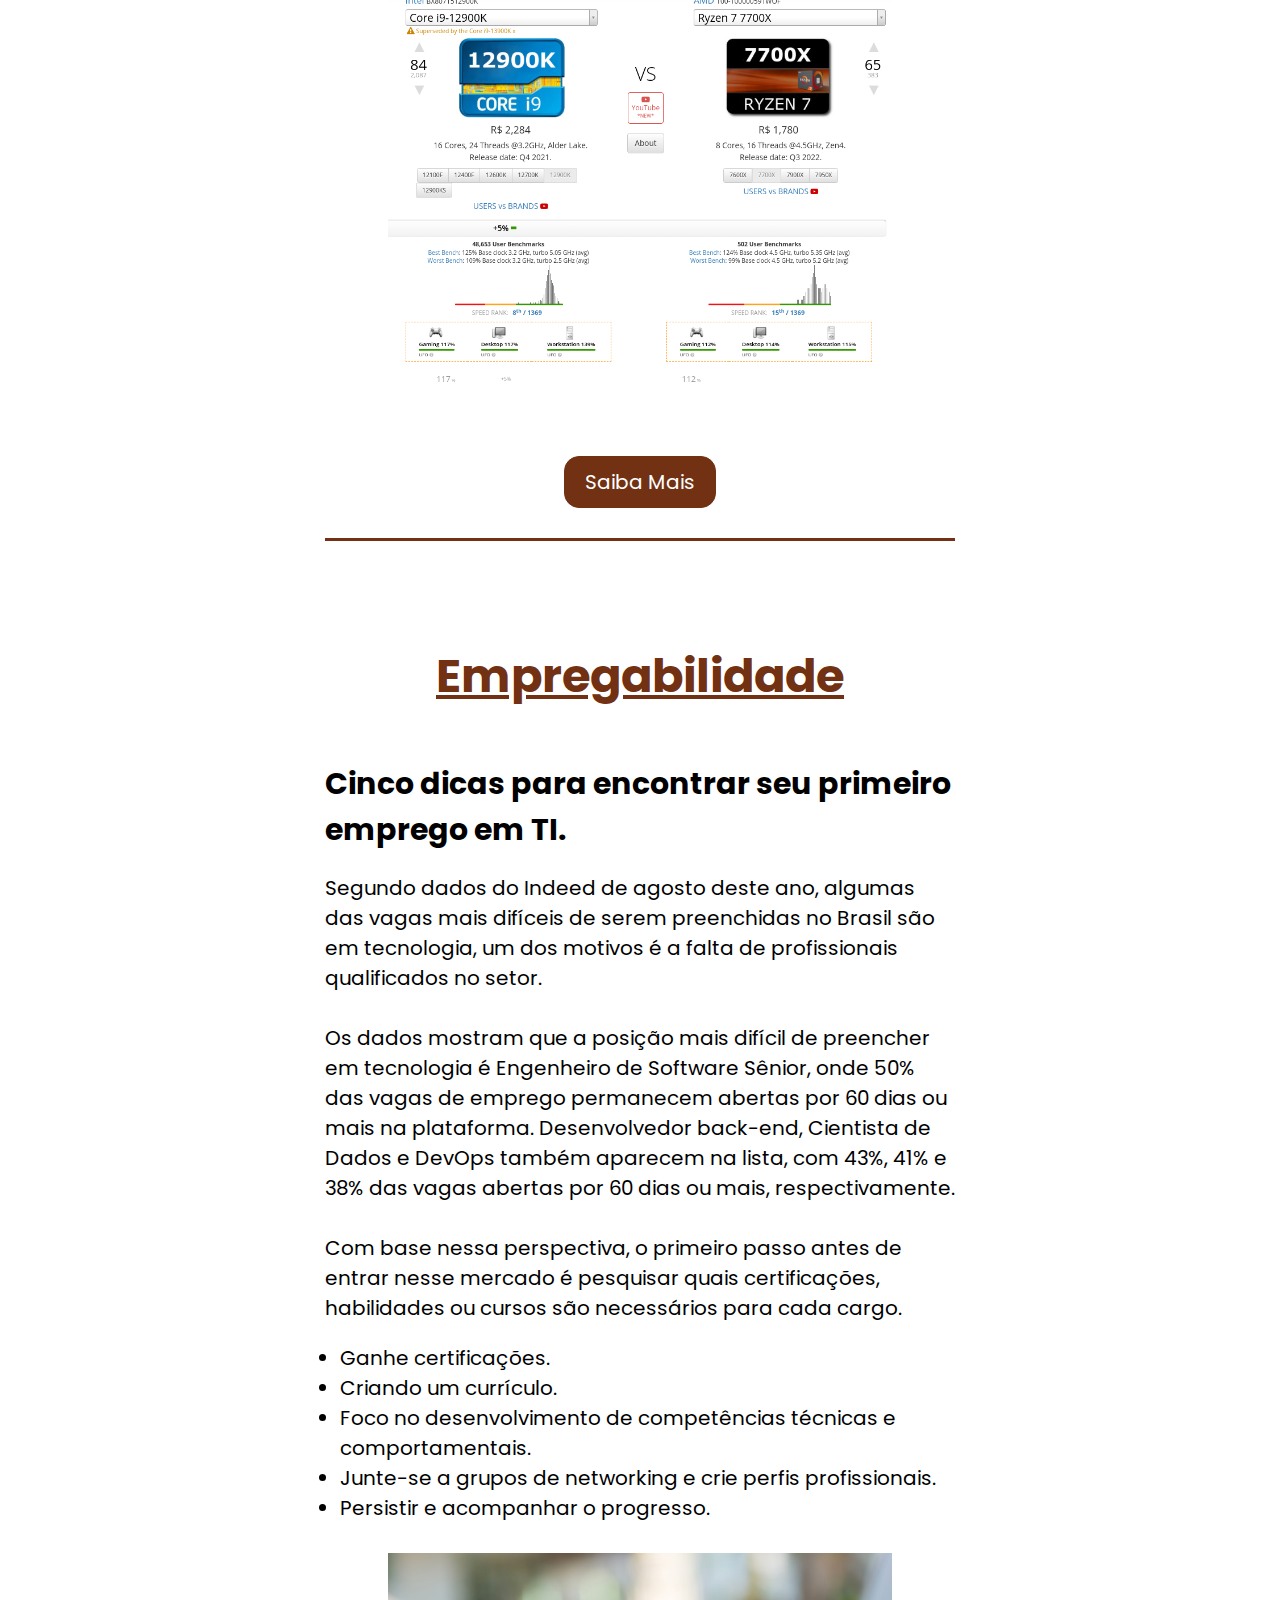
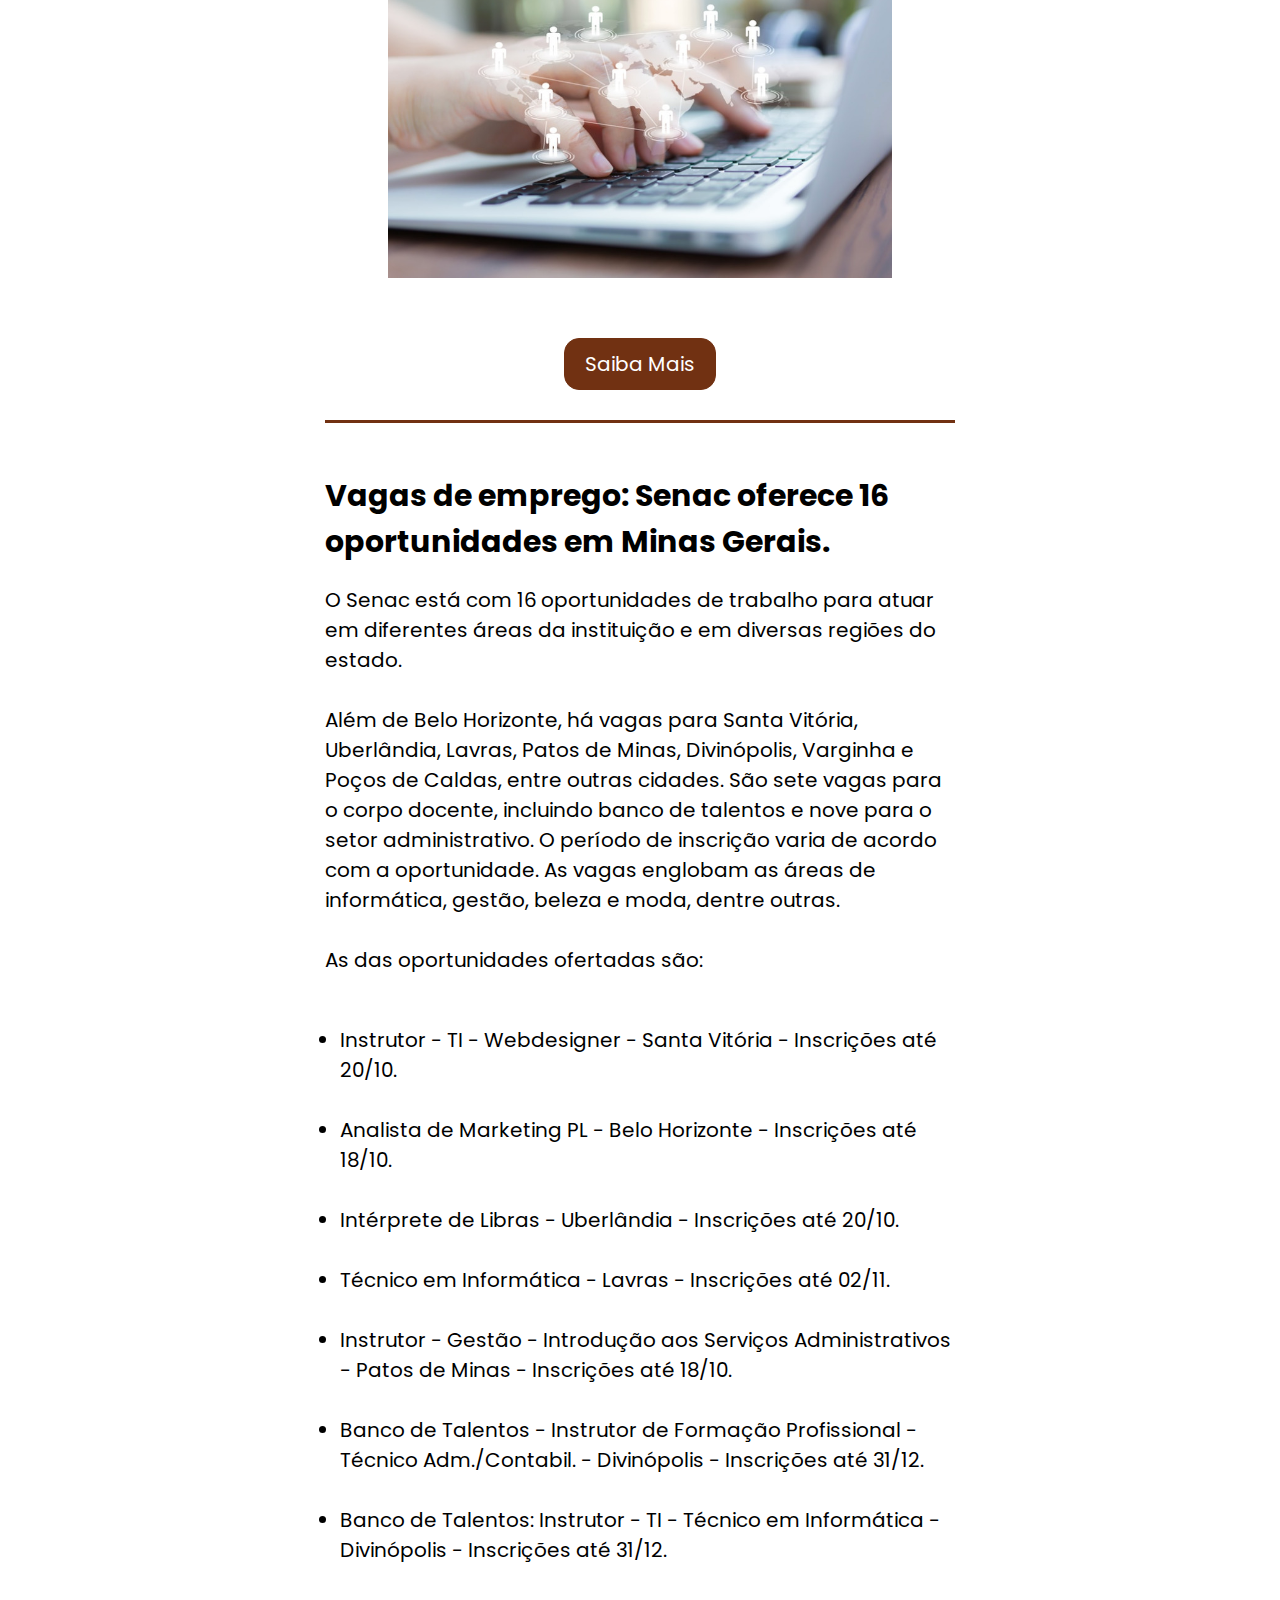
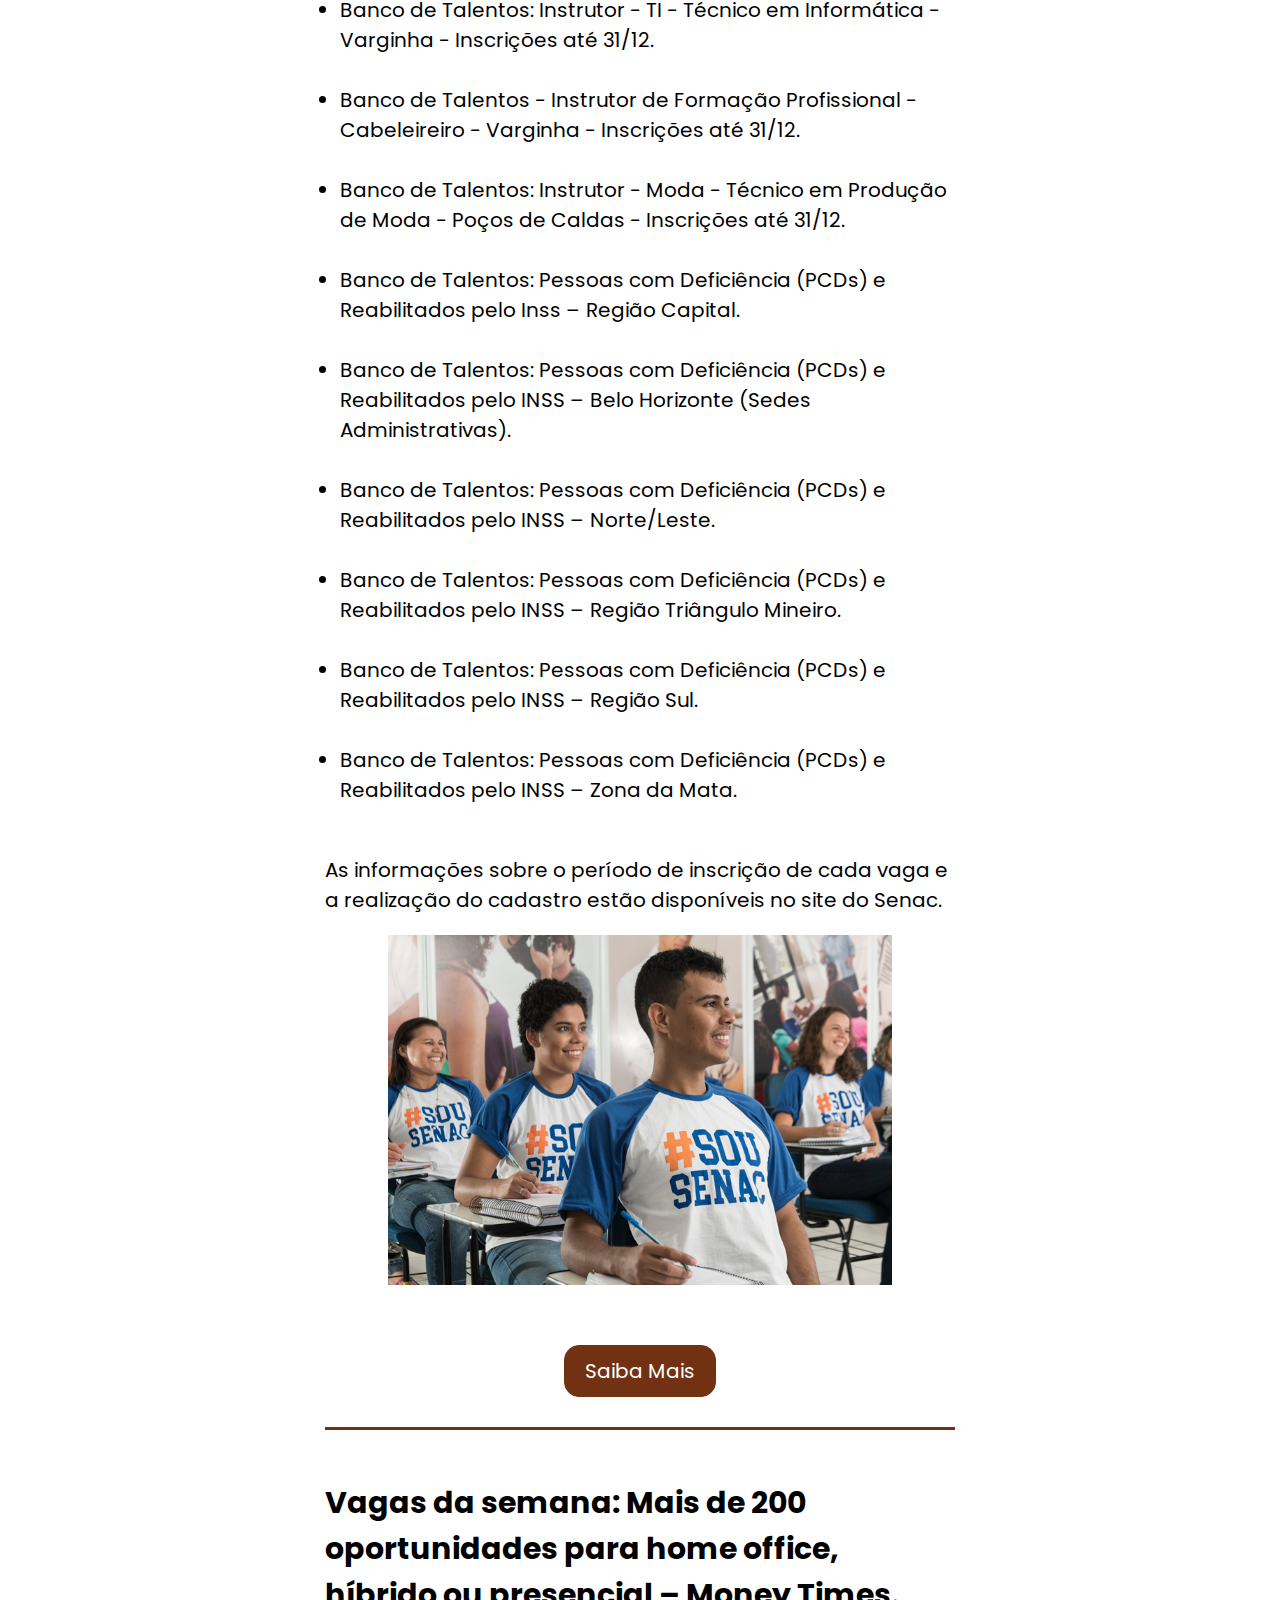
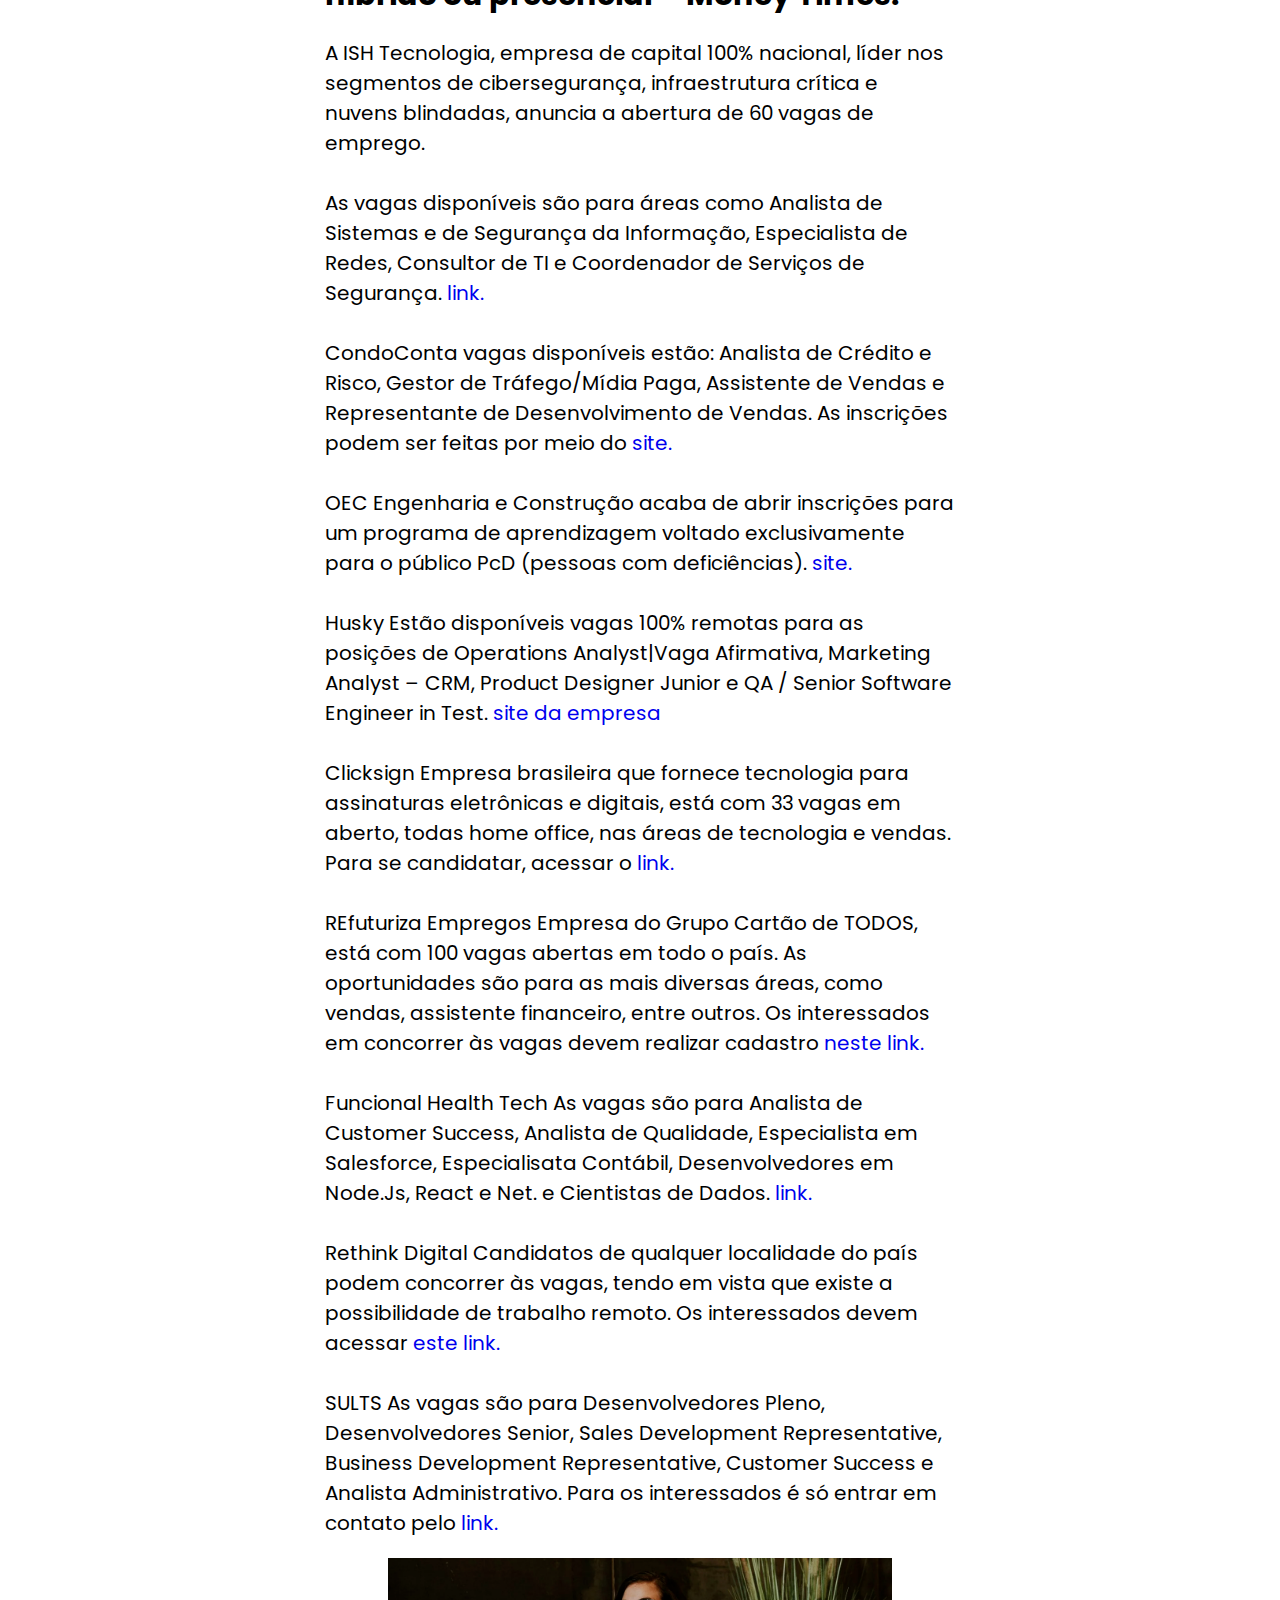
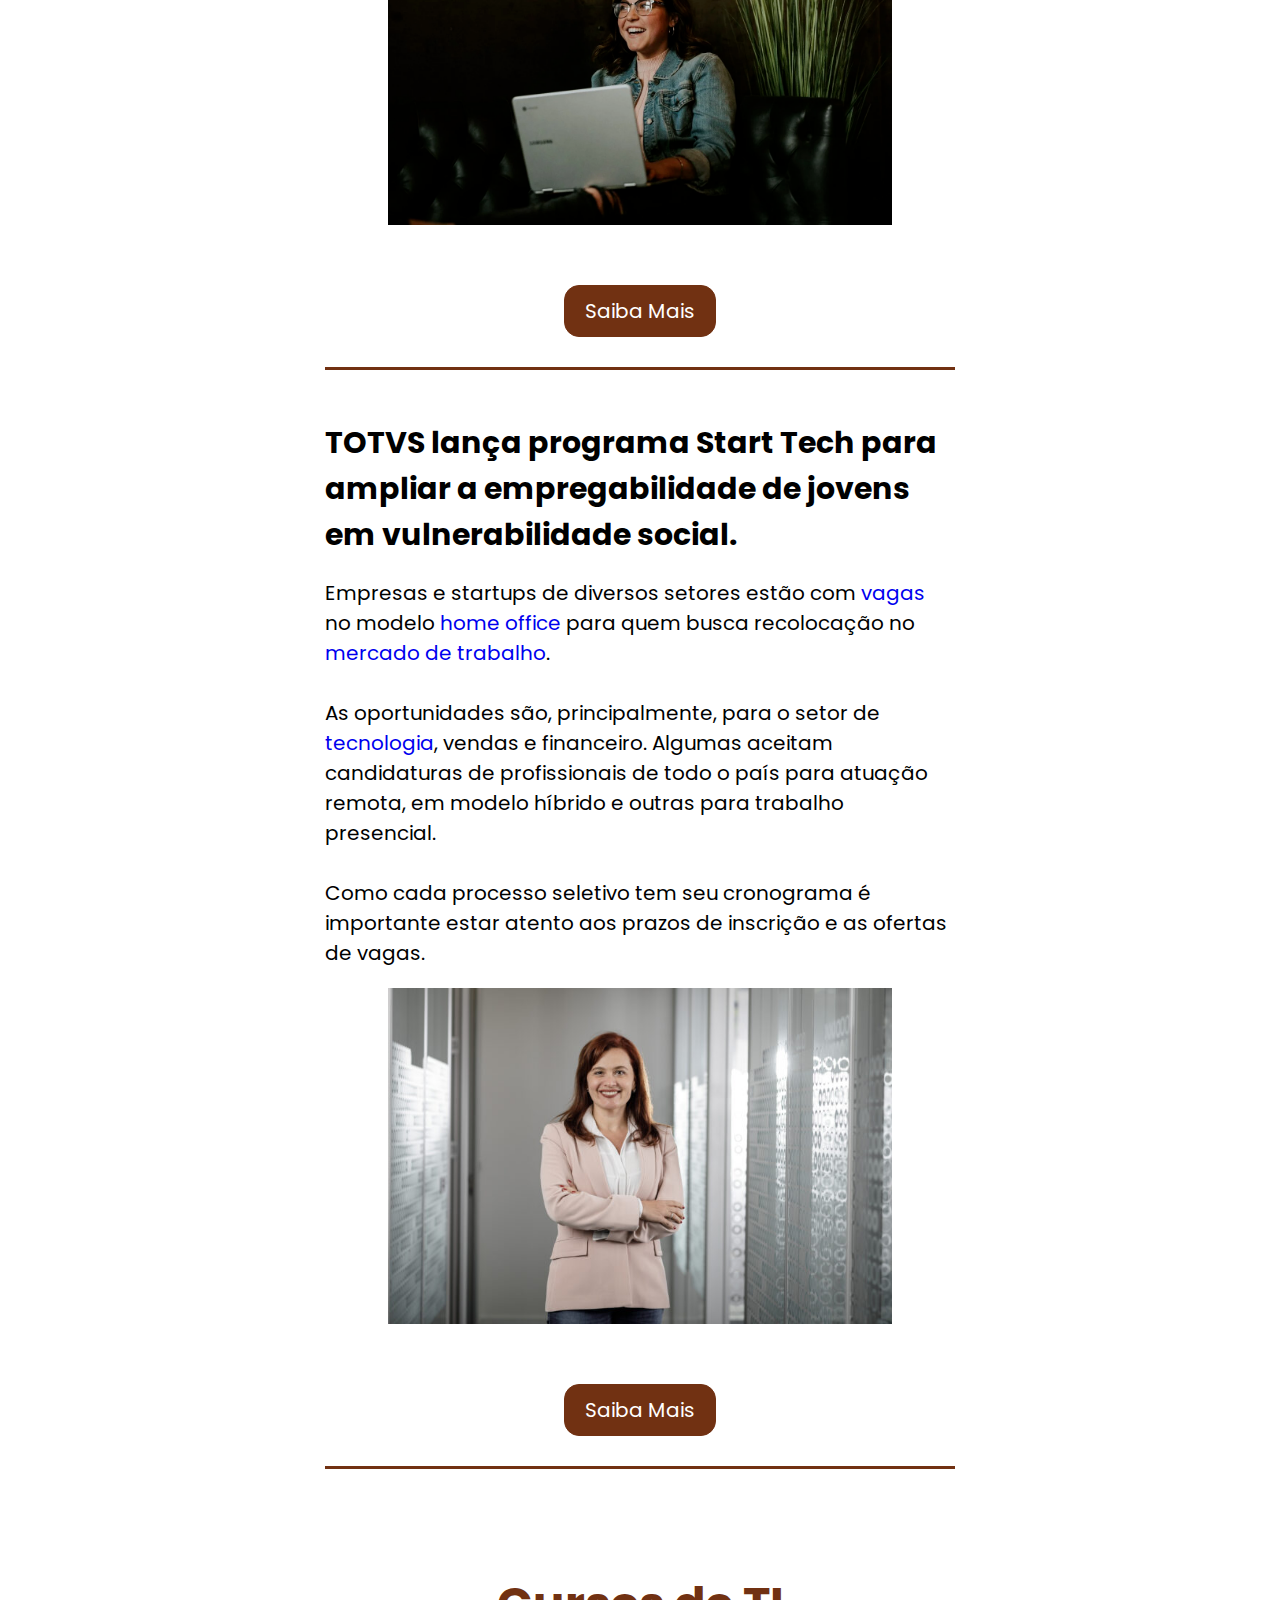
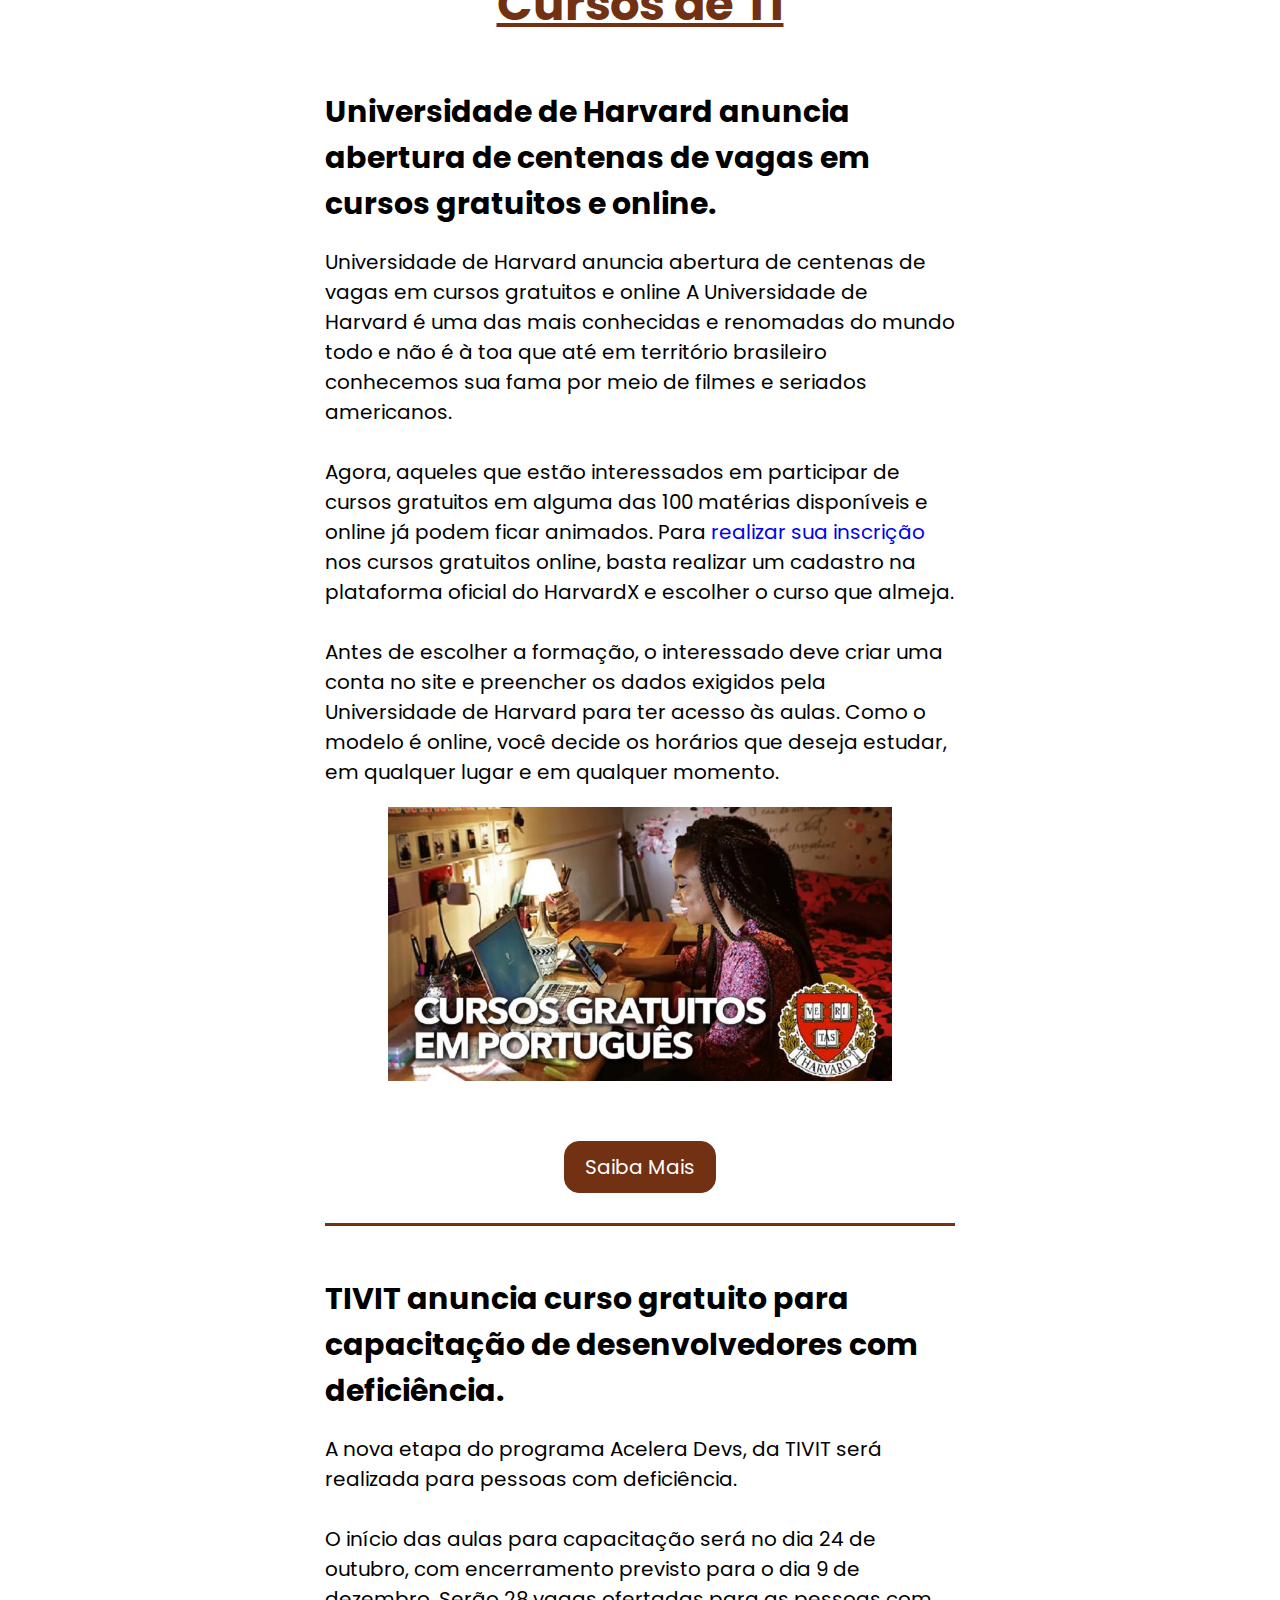
==== commit 9dd9dc45: "adicionei um txt align center na introducao" ====
--- a/index.html
+++ b/index.html
@@ -49,7 +49,7 @@
     <div class="content">
       <img src="/img/capa.jpg" alt="" class="capa" />
 
-      <section>
+      <section class="introducao">
         <!-- Introdução -->
 
         <h3>Olá caro leitor!</h3>
--- a/style.css
+++ b/style.css
@@ -89,6 +89,9 @@
 button:hover {
   background: none;
   color: black;
+}
+.introducao {
+  text-align: center;
 }
 /*  Feedback */
 .feedback {
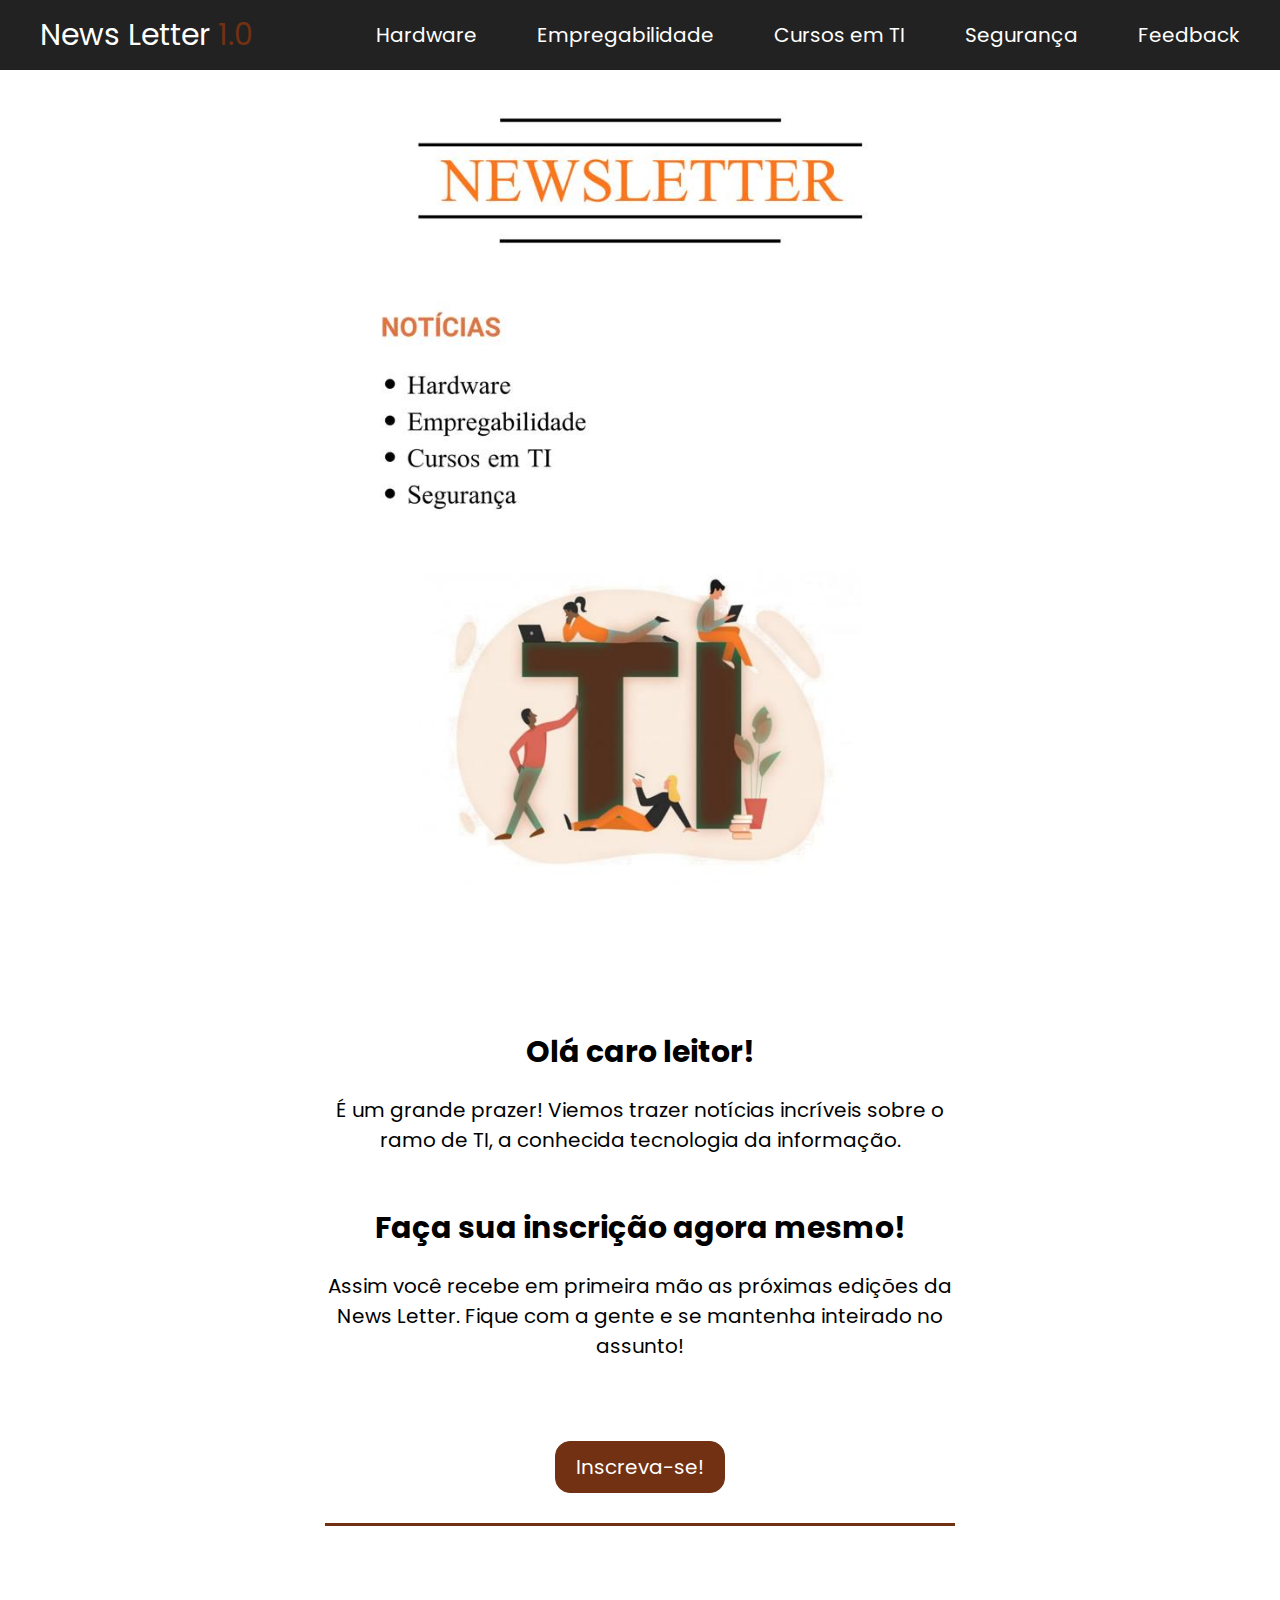
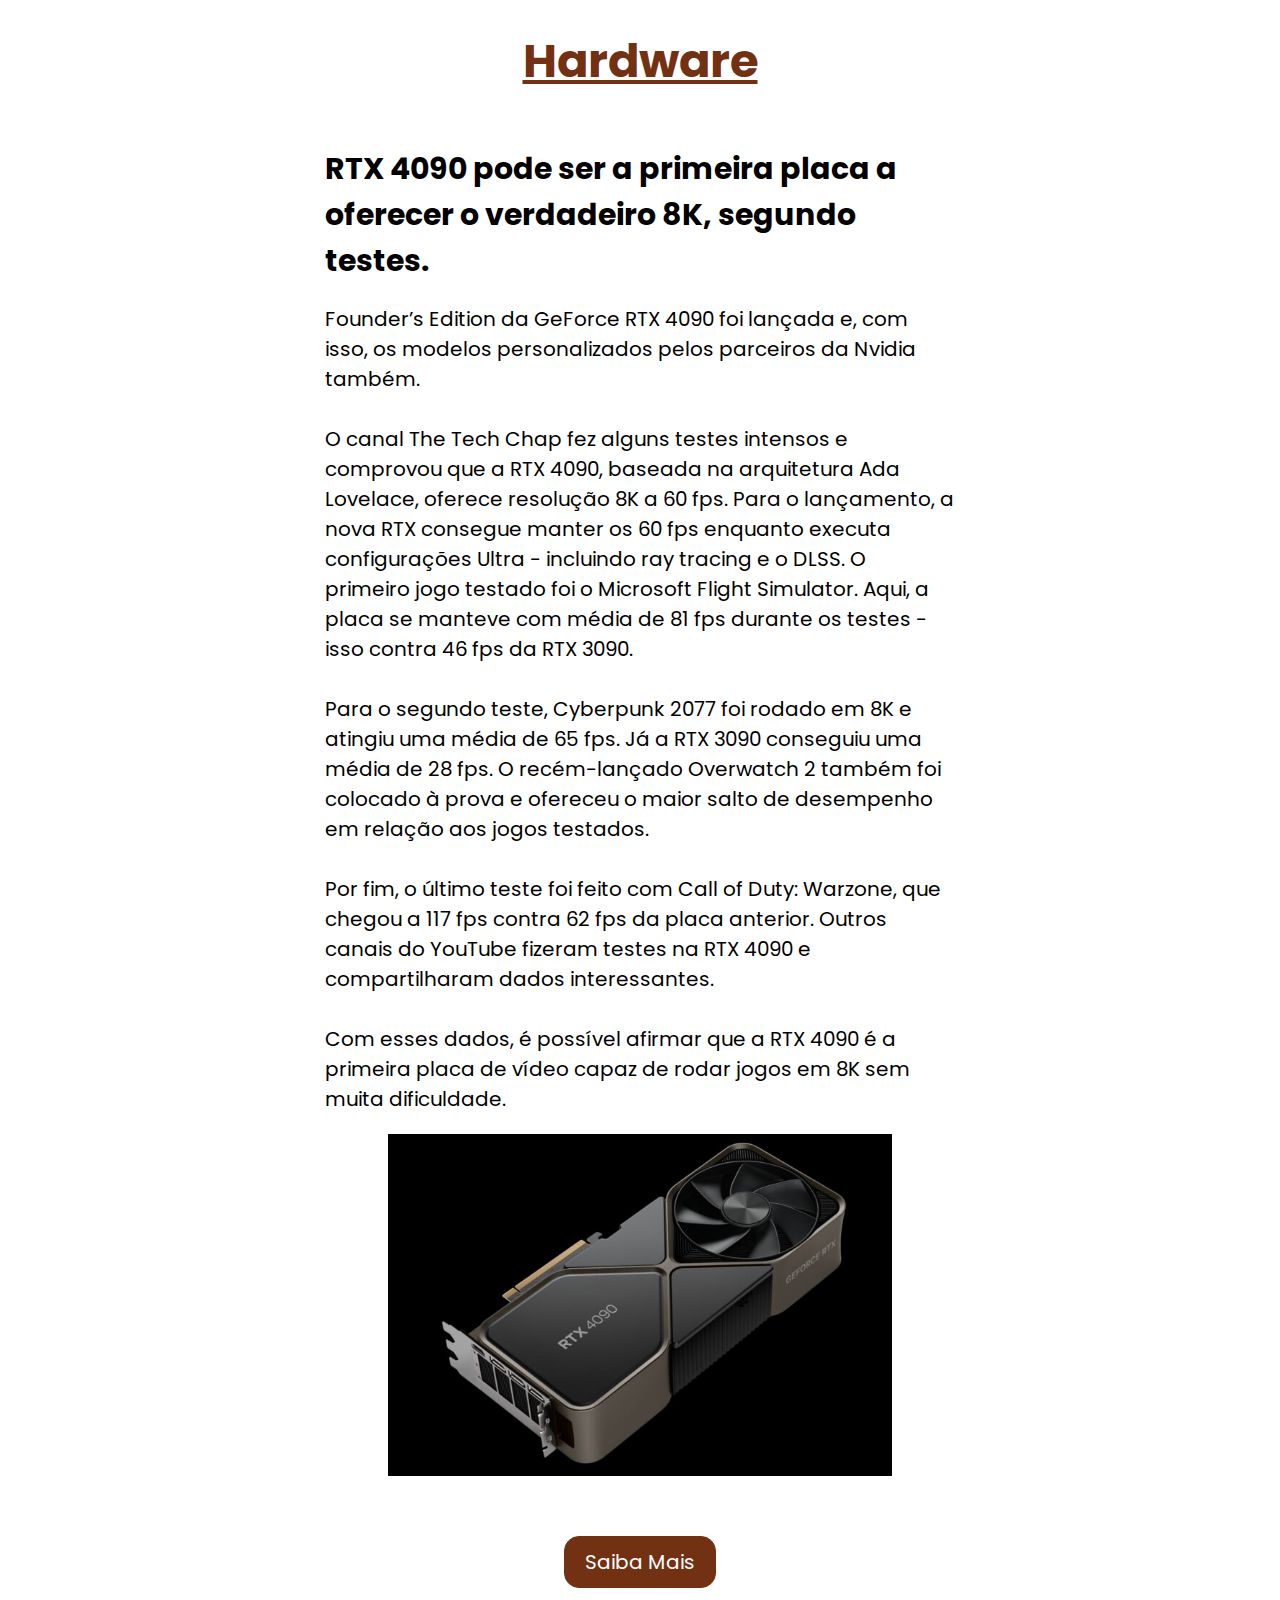
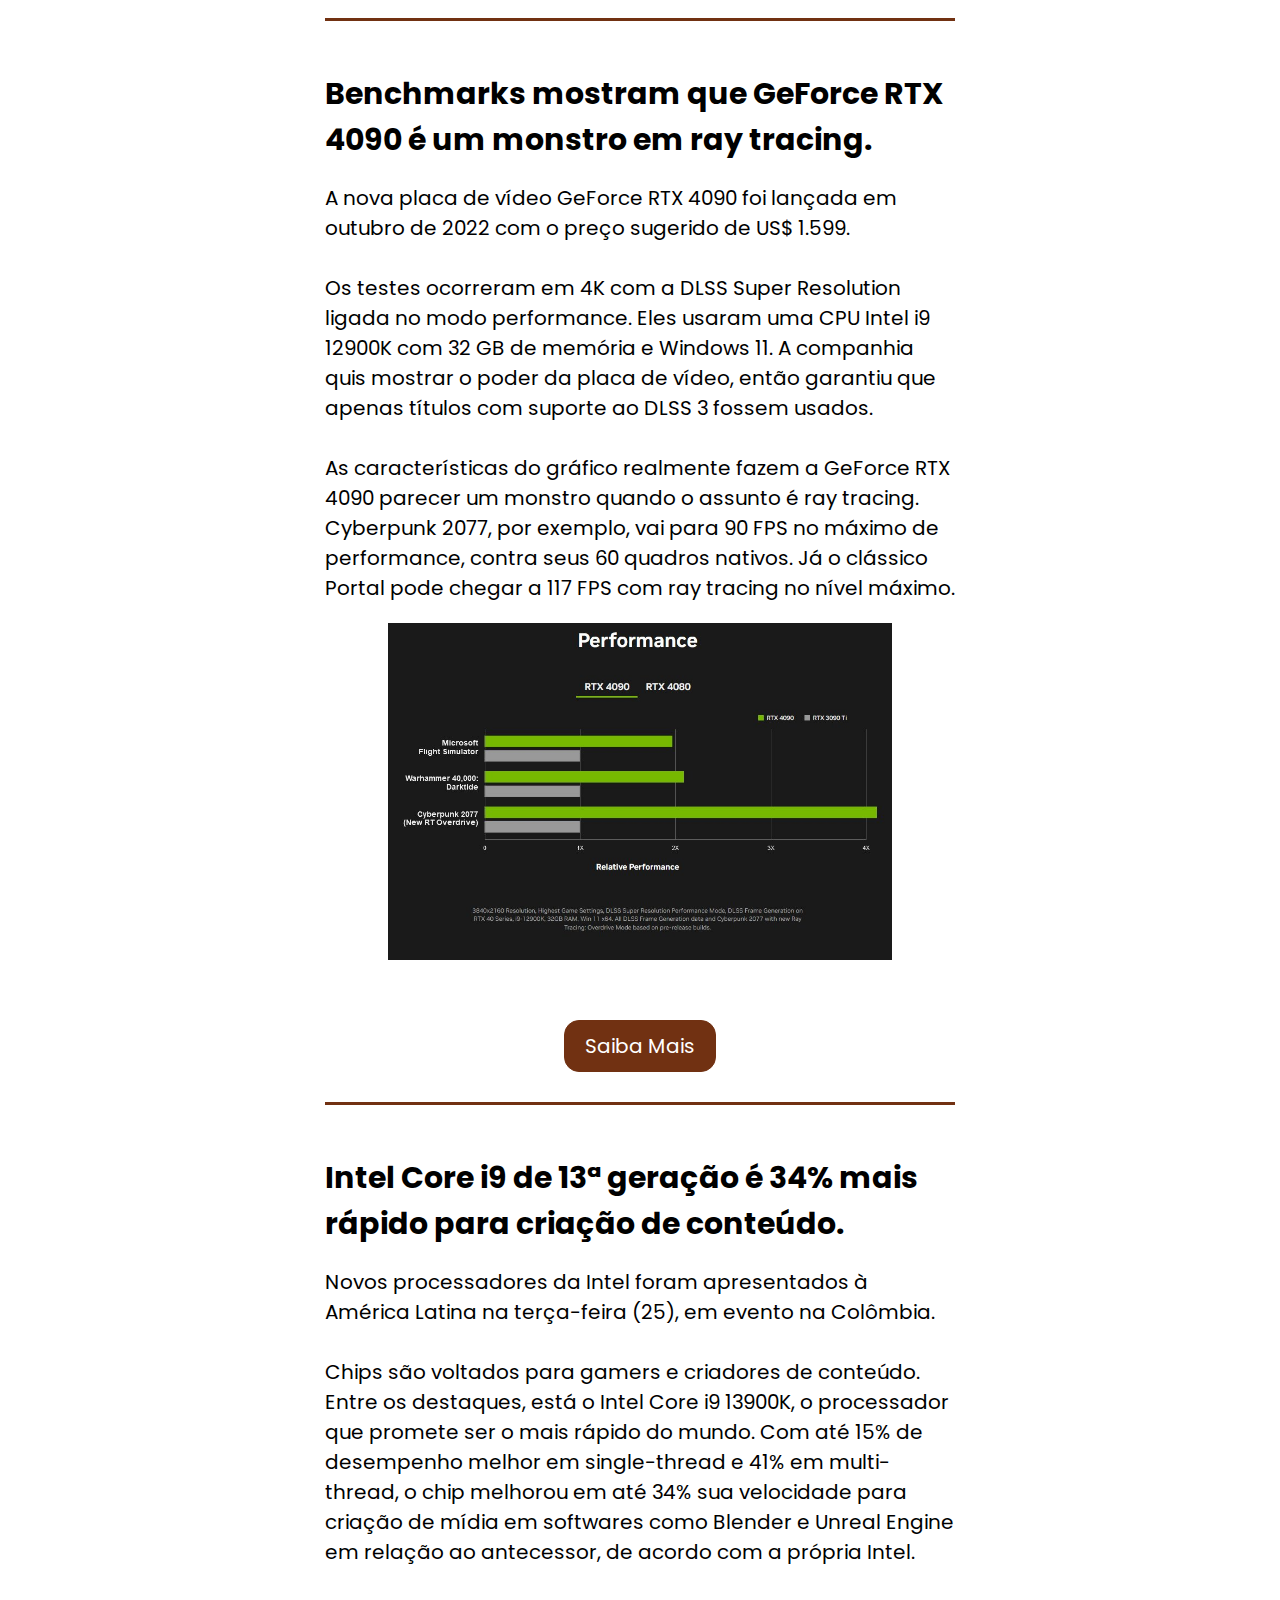
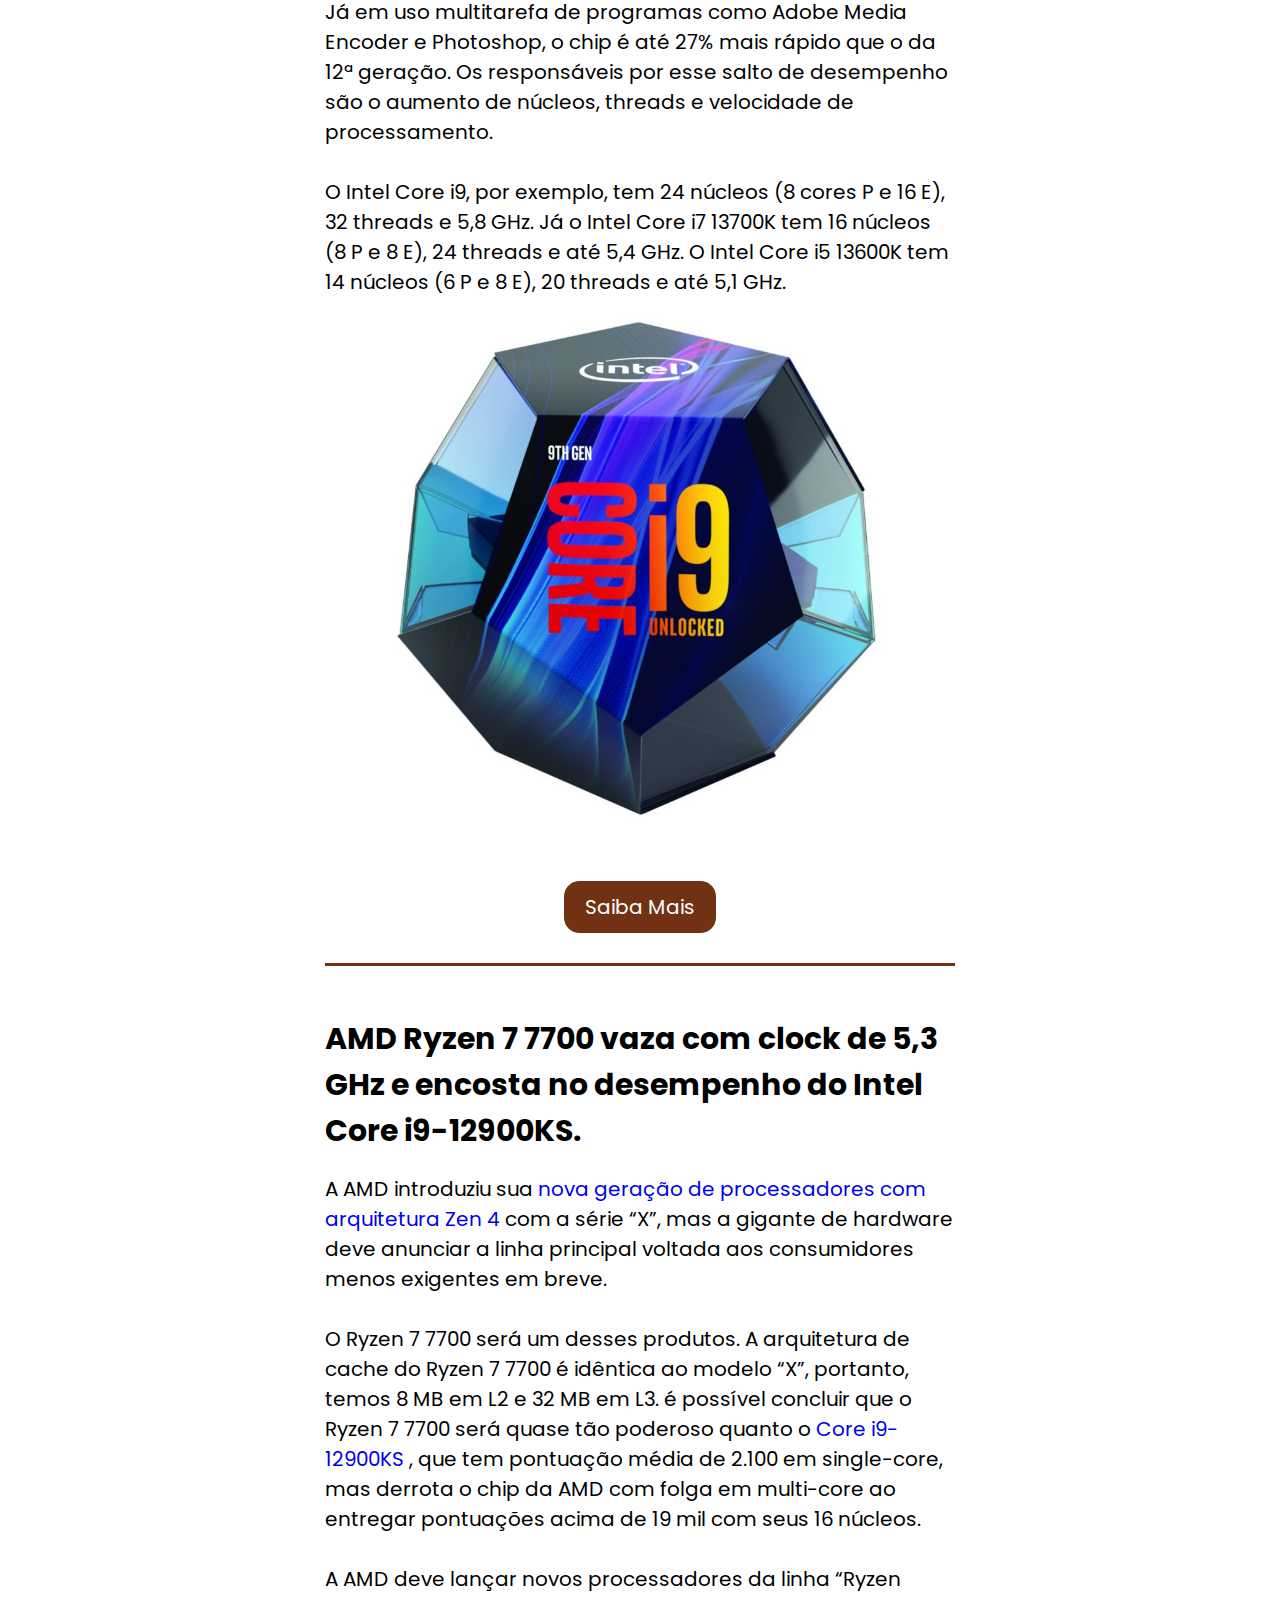
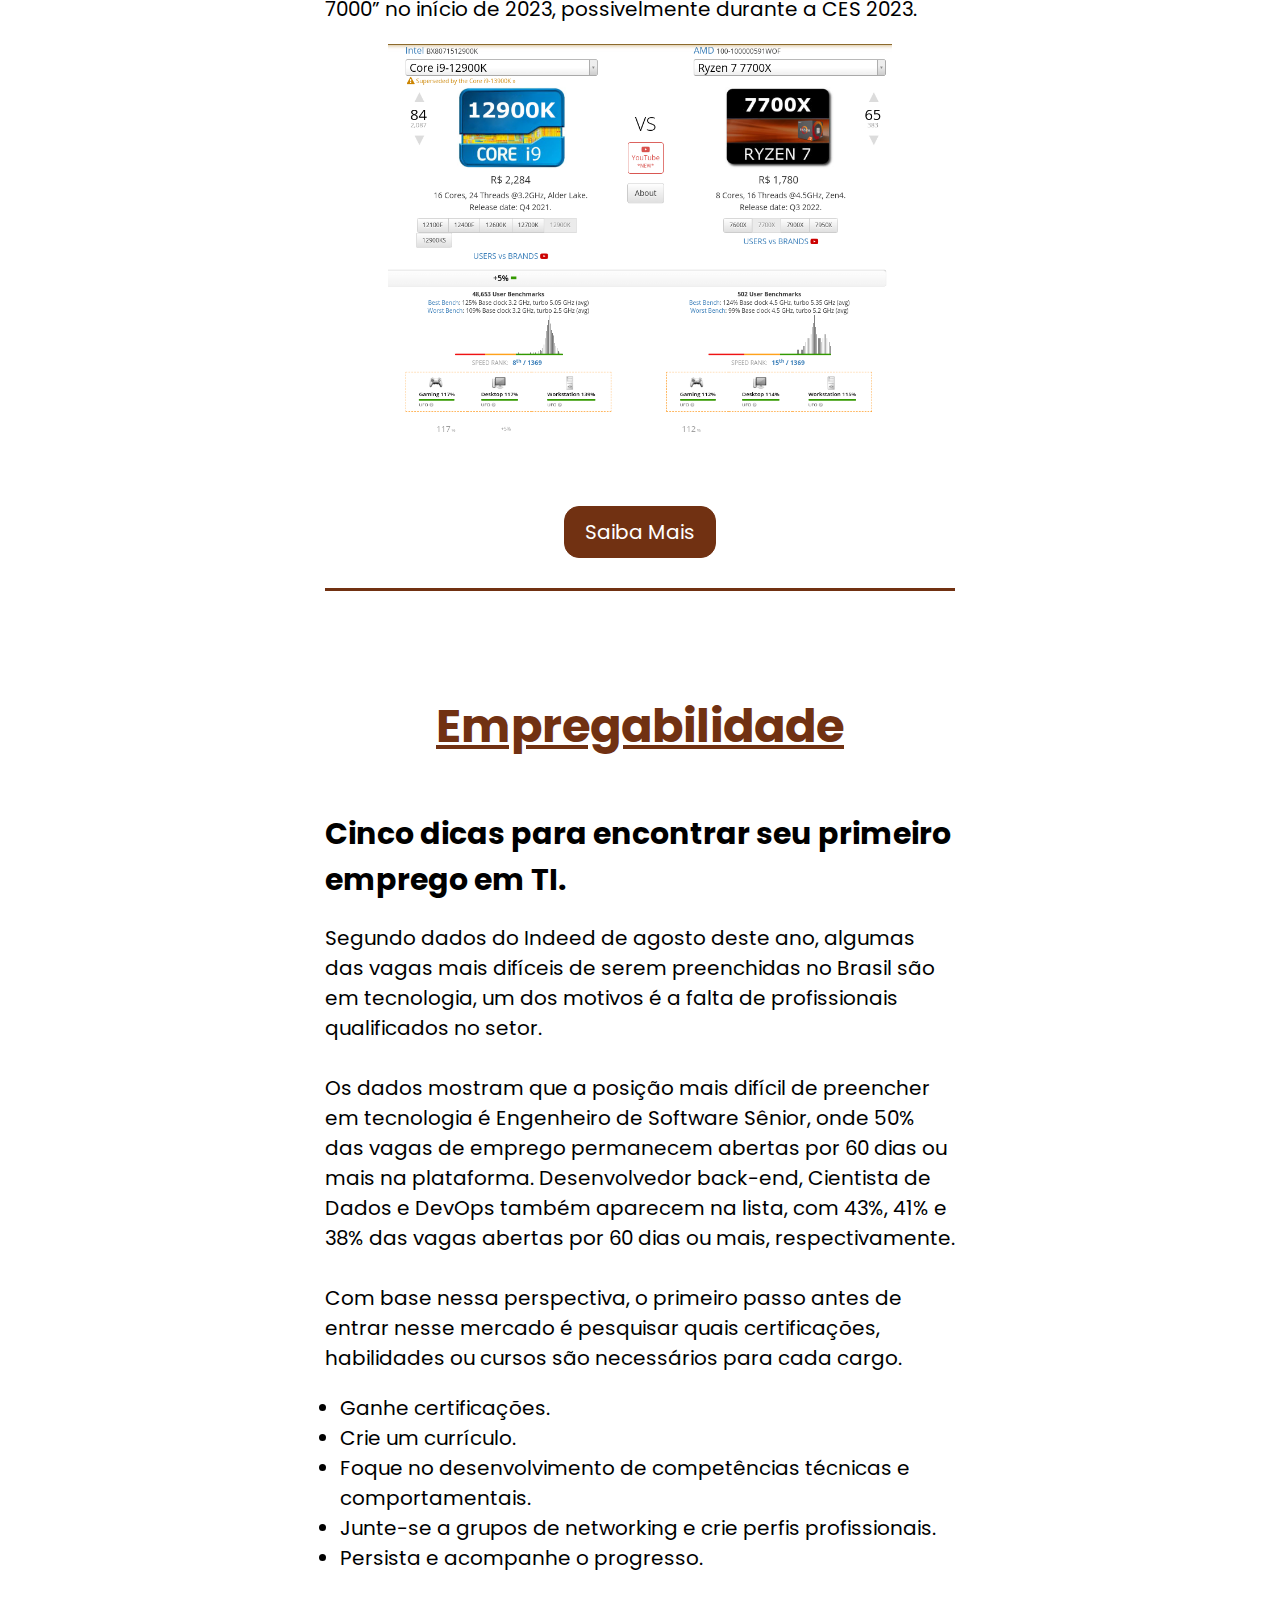
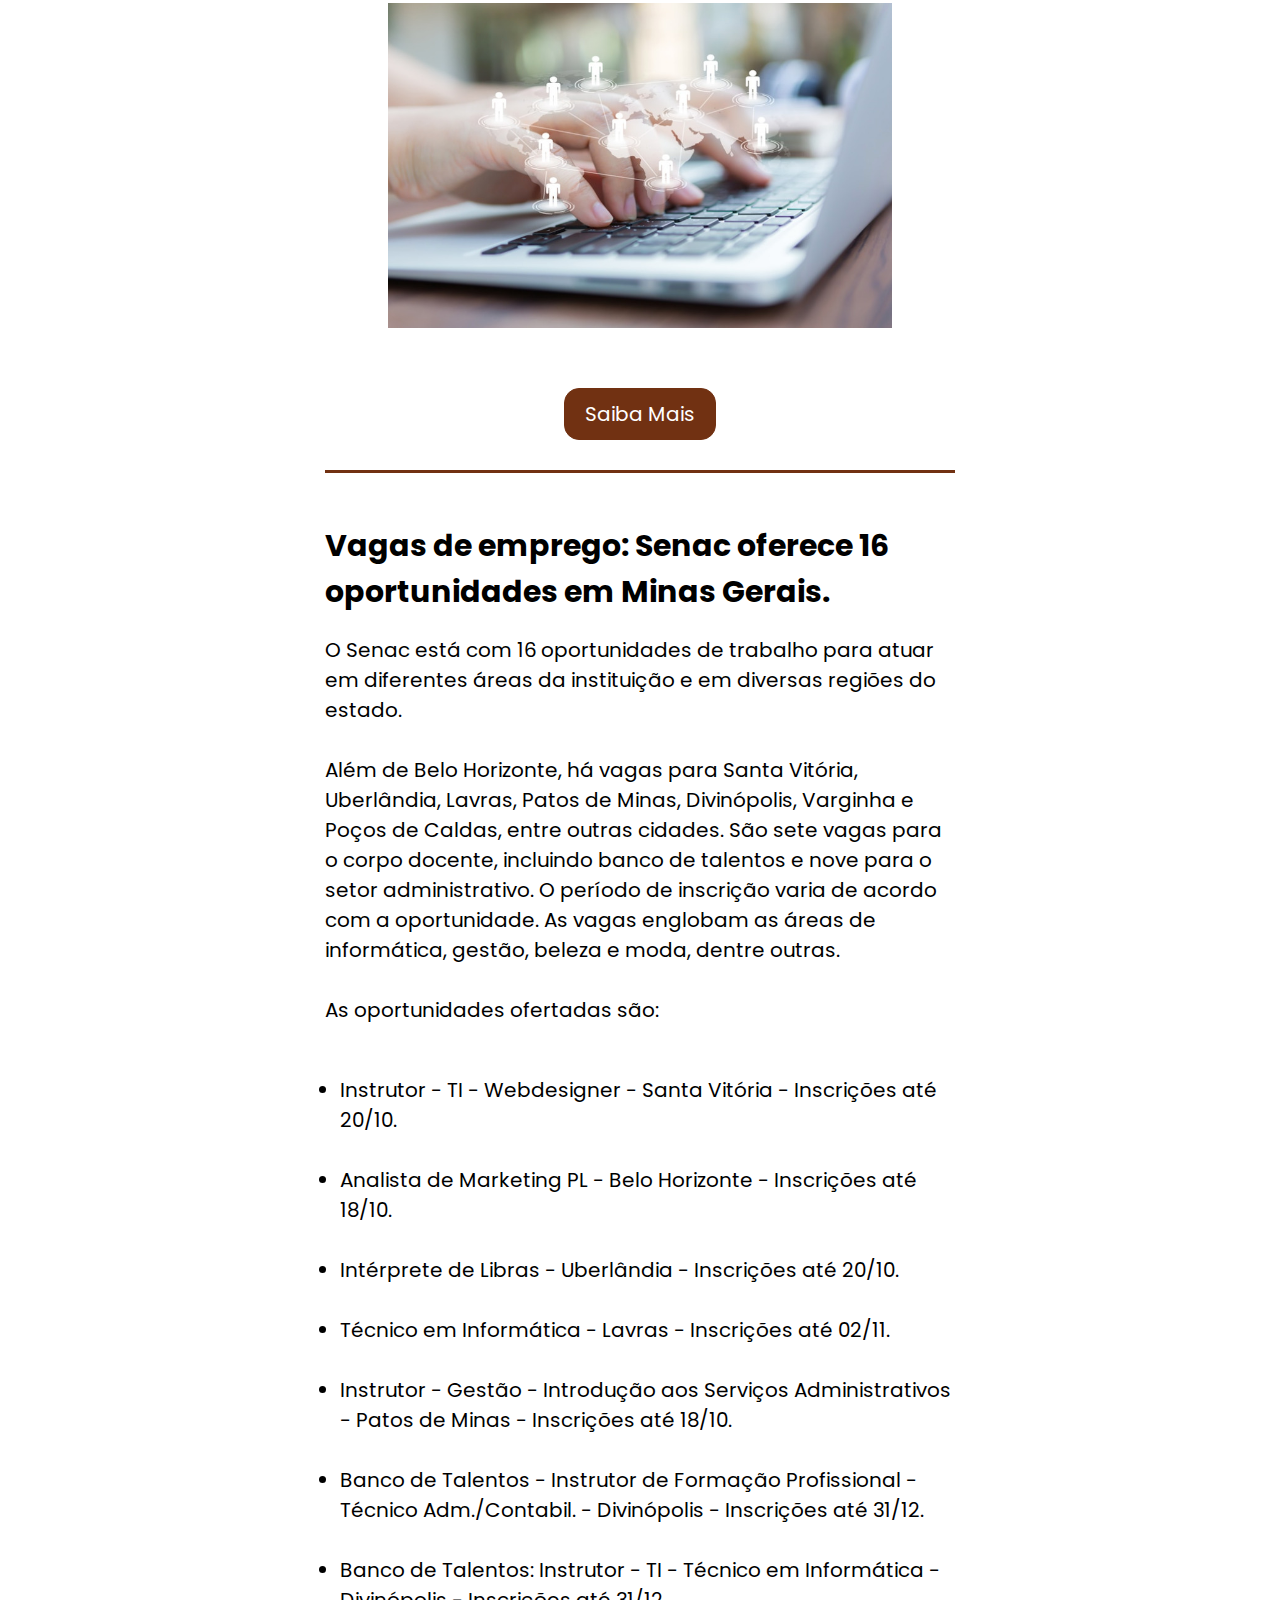
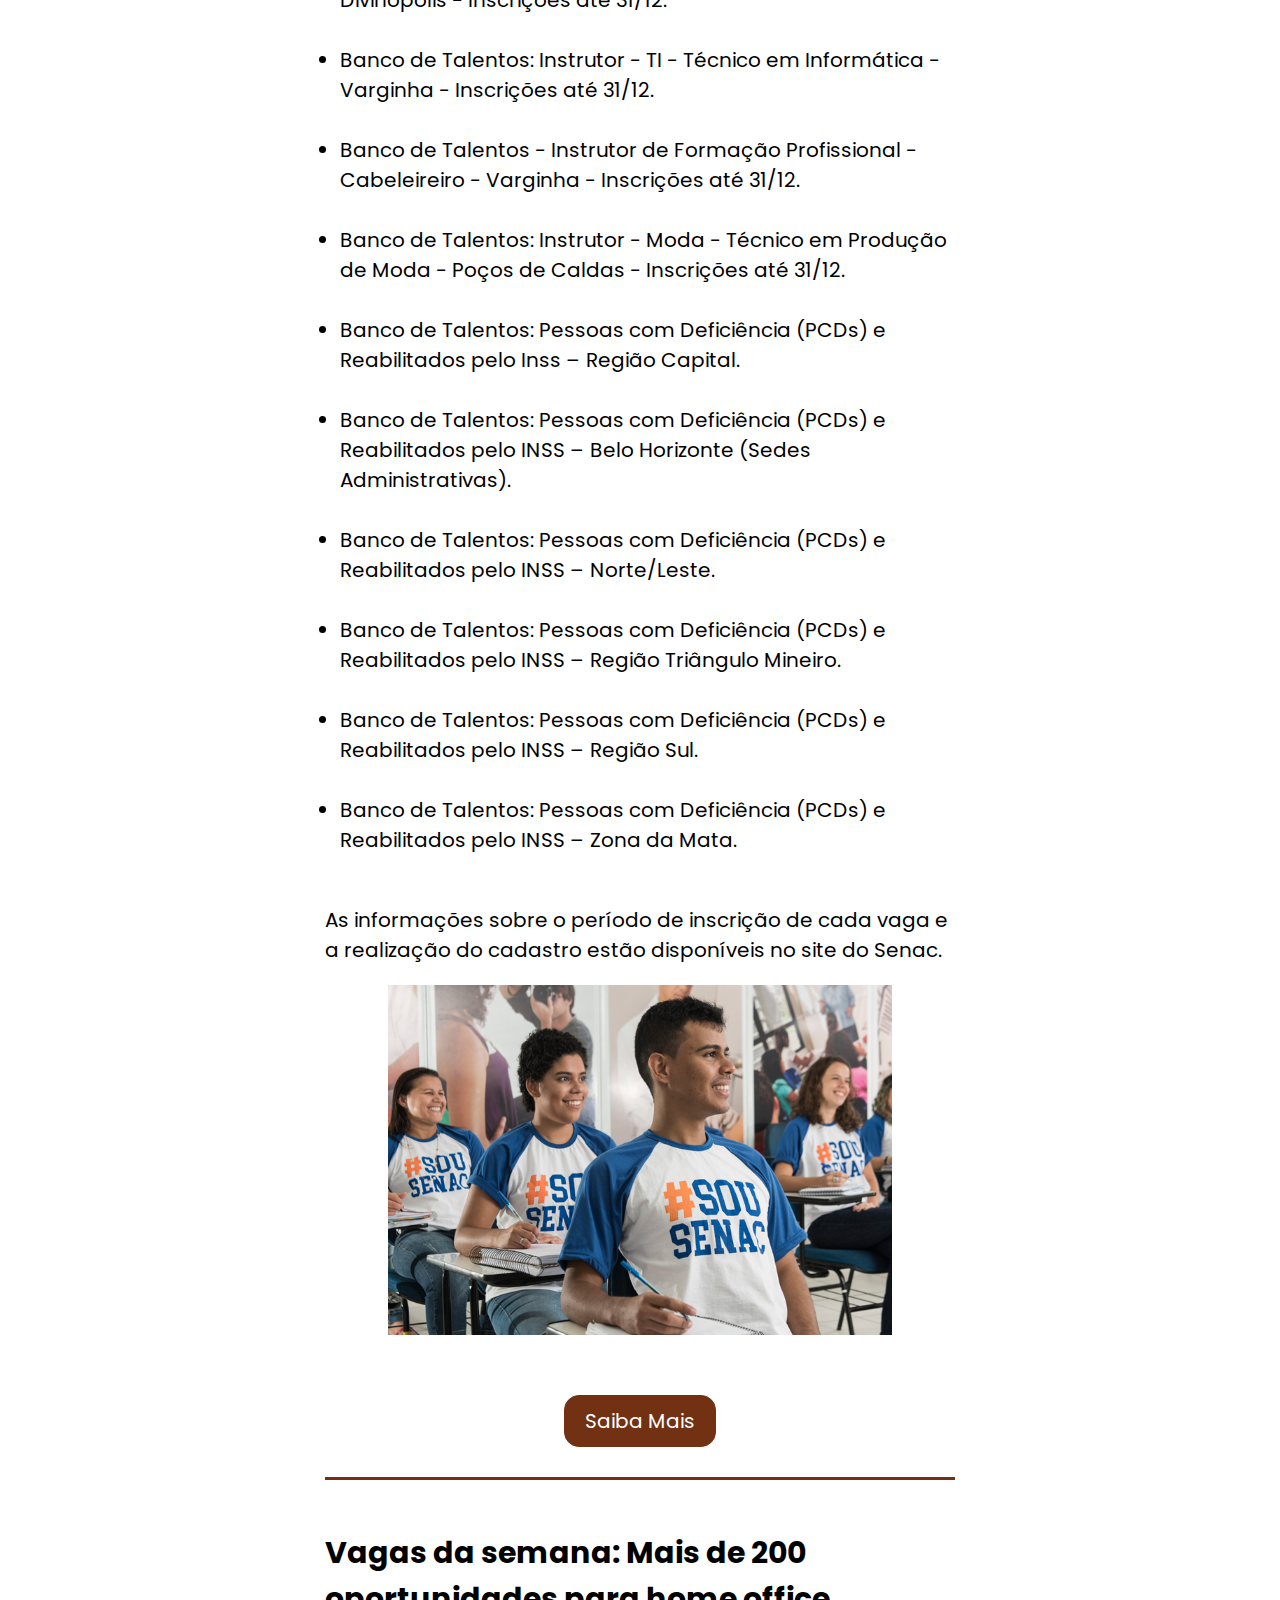
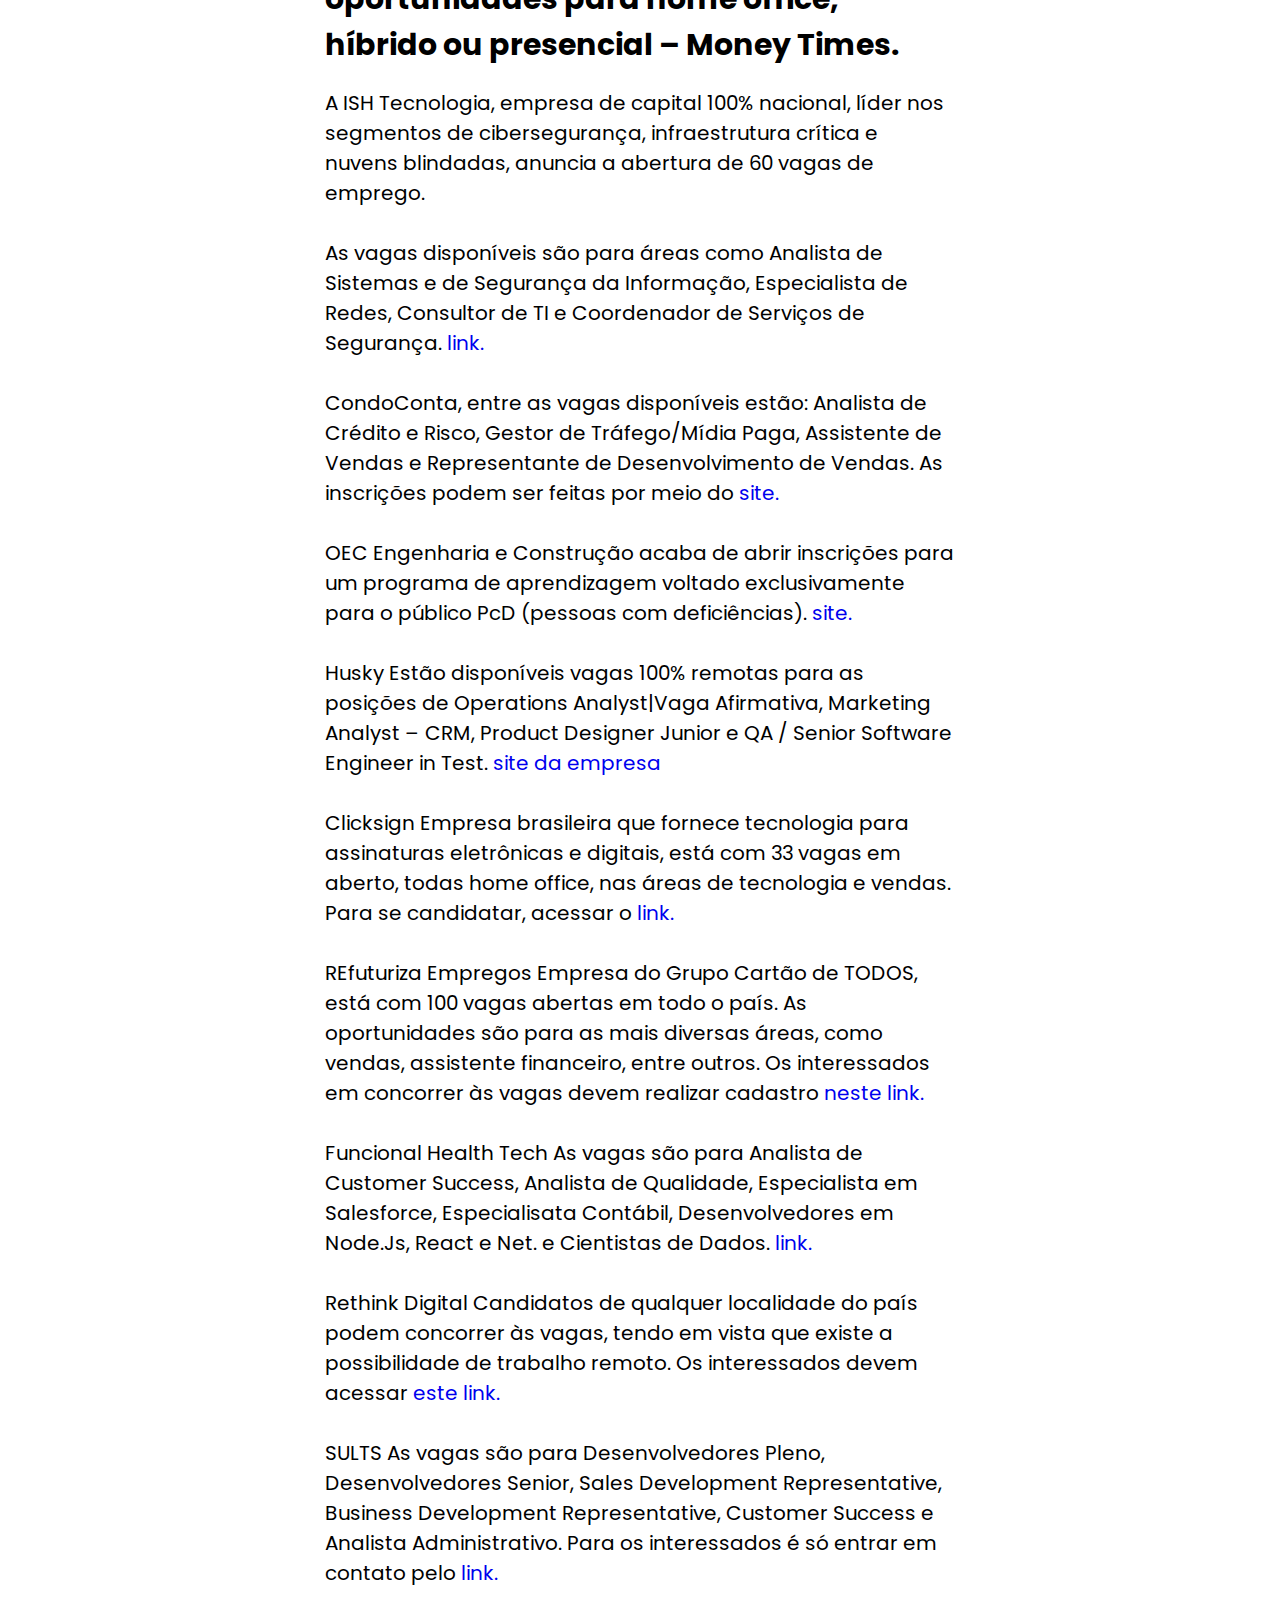
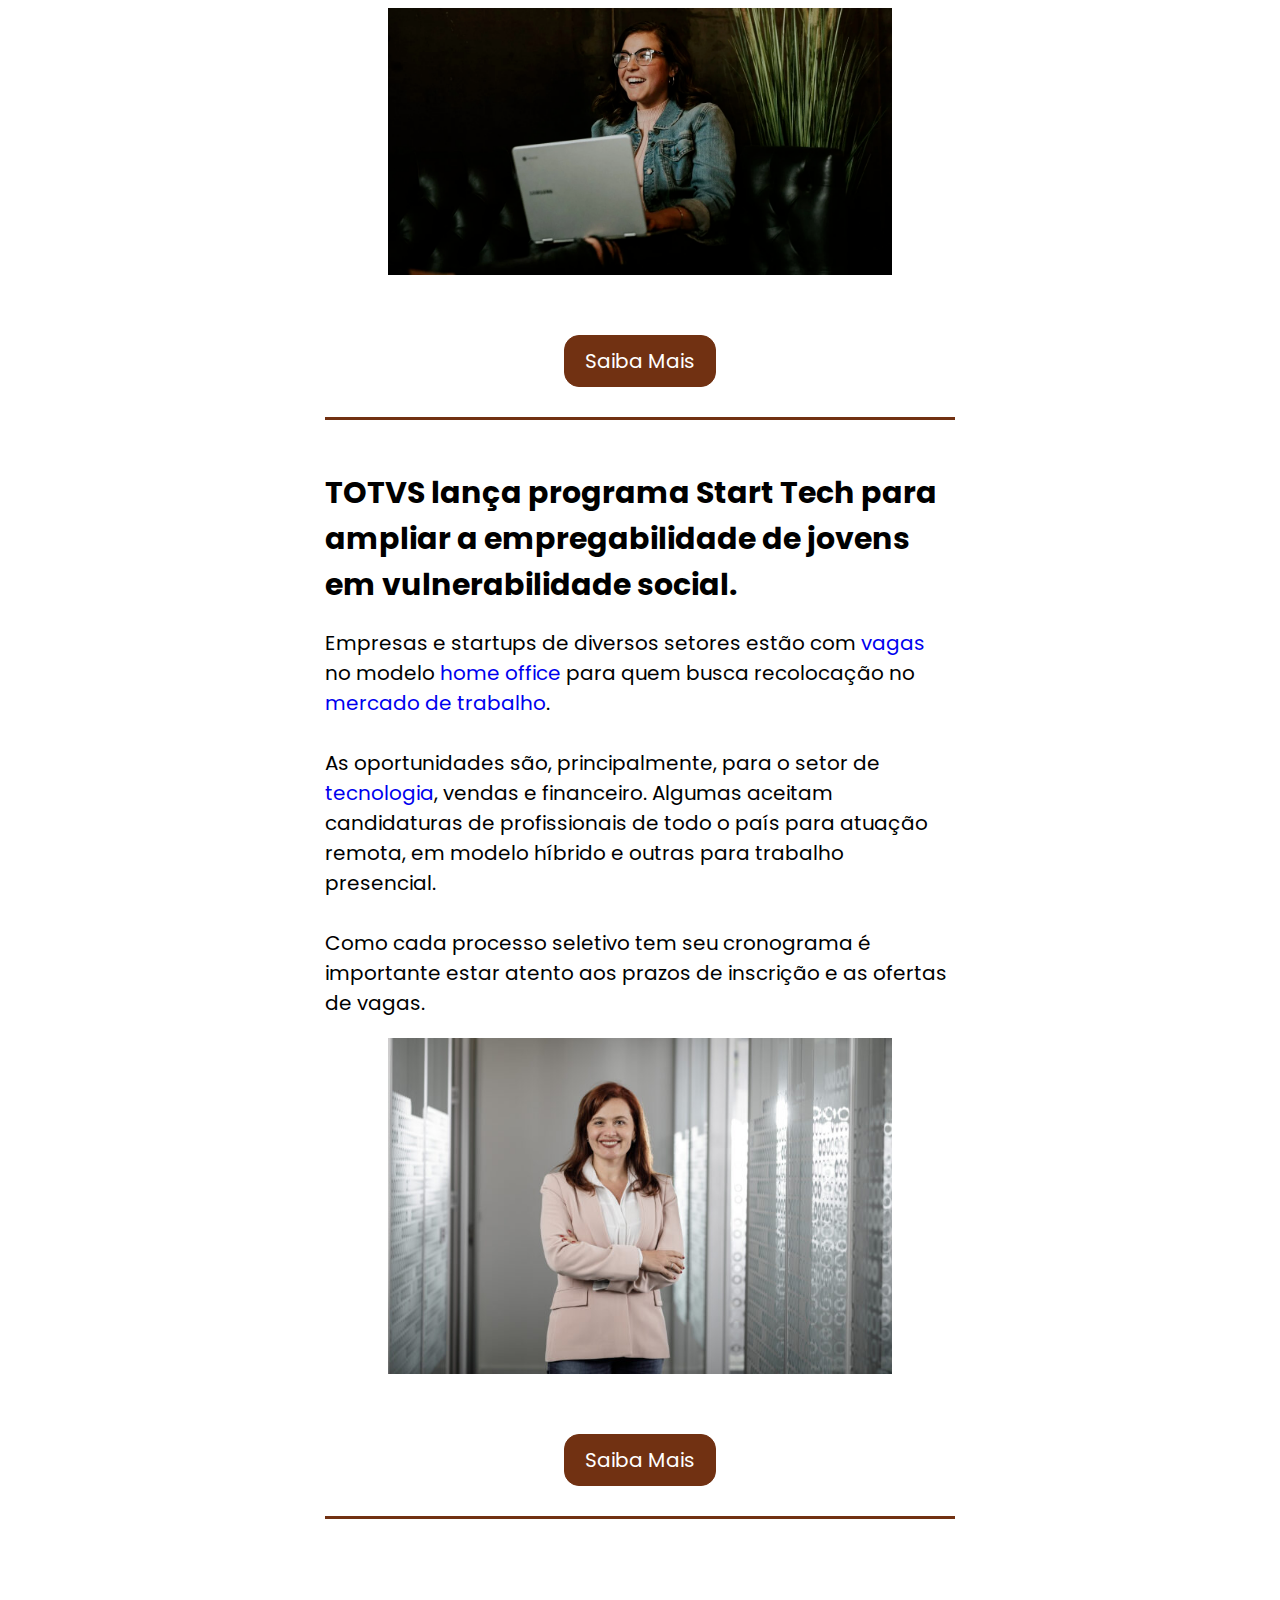
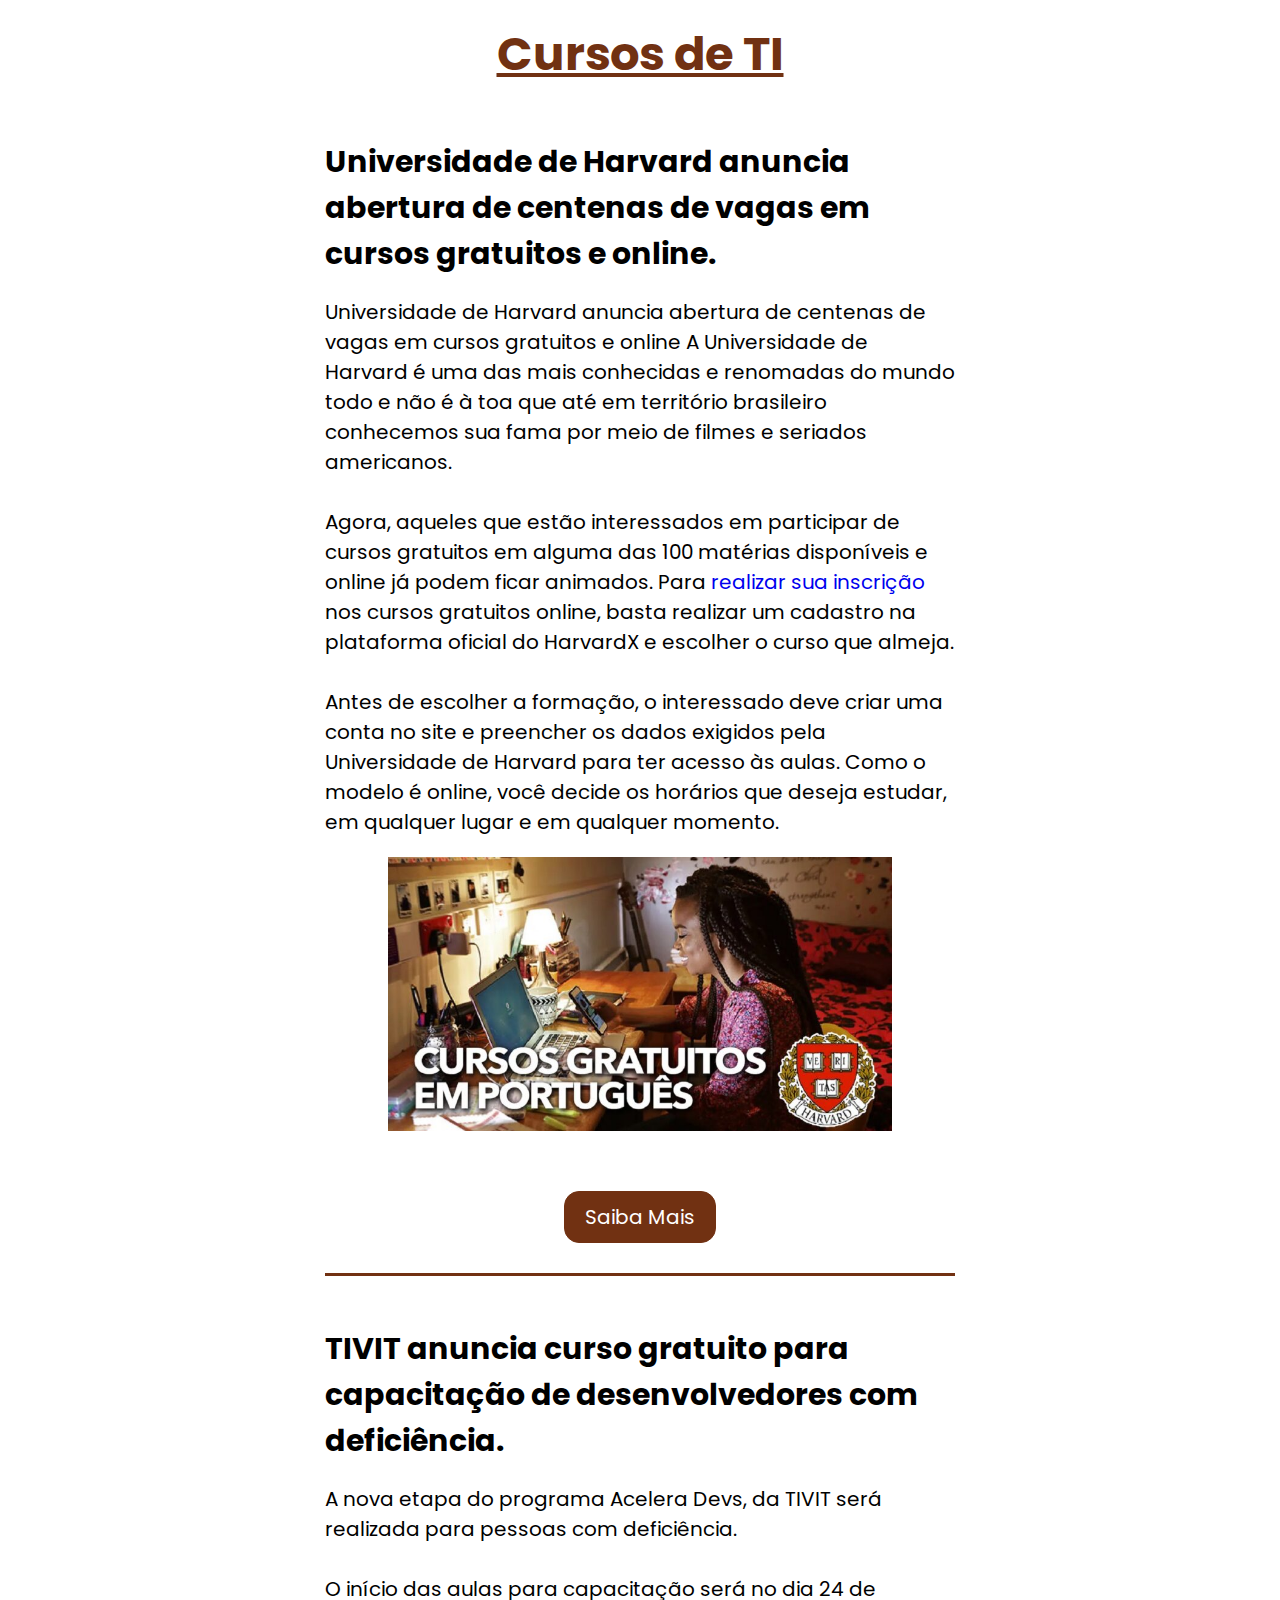
==== commit 333c241a: "fiz as correcoes da mamae" ====
--- a/index.html
+++ b/index.html
@@ -64,7 +64,7 @@
         </p>
         <br /><br />
 
-        <a id="hardware-1" class="button" href="#">Increva-se!</a>
+        <a id="hardware-1" class="button" href="#">Inscreva-se!</a>
       </section>
 
       <article id="hardware">
@@ -246,15 +246,15 @@
           </p>
           <ul>
             <li>Ganhe certificações.</li>
-            <li>Criando um currículo.</li>
-            <li>
-              Foco no desenvolvimento de competências técnicas e
+            <li>Crie um currículo.</li>
+            <li>
+              Foque no desenvolvimento de competências técnicas e
               comportamentais.
             </li>
             <li>
               Junte-se a grupos de networking e crie perfis profissionais.
             </li>
-            <li>Persistir e acompanhar o progresso.</li>
+            <li>Persista e acompanhe o progresso.</li>
           </ul>
           <br />
           <img src="/img/emp-1.jpg" alt="" />
@@ -283,7 +283,7 @@
             banco de talentos e nove para o setor administrativo. O período de
             inscrição varia de acordo com a oportunidade. As vagas englobam as
             áreas de informática, gestão, beleza e moda, dentre outras.<br /><br />
-            As das oportunidades ofertadas são:<br /><br />
+            As oportunidades ofertadas são:<br /><br />
           </p>
           <ul>
             <li>
@@ -378,10 +378,11 @@
             Segurança da Informação, Especialista de Redes, Consultor de TI e
             Coordenador de Serviços de Segurança.
             <a href="https://ishtecnologia.gupy.io/">link.</a><br /><br />
-            CondoConta vagas disponíveis estão: Analista de Crédito e Risco,
-            Gestor de Tráfego/Mídia Paga, Assistente de Vendas e Representante
-            de Desenvolvimento de Vendas. As inscrições podem ser feitas por
-            meio do <a href="https://condoconta.hire.trakstar.com/">site.</a
+            CondoConta, entre as vagas disponíveis estão: Analista de Crédito e
+            Risco, Gestor de Tráfego/Mídia Paga, Assistente de Vendas e
+            Representante de Desenvolvimento de Vendas. As inscrições podem ser
+            feitas por meio do
+            <a href="https://condoconta.hire.trakstar.com/">site.</a
             ><br /><br />
 
             OEC Engenharia e Construção acaba de abrir inscrições para um
@@ -637,7 +638,7 @@
 
         <!-- Noticia 2-->
         <section>
-          <h3>O que é ransomware as a service e como proteger negocios?</h3>
+          <h3>O que é ransomware as a service e como proteger negócios?</h3>
           <p>
             De acordo com a Cybersecurity Ventures, pesquisadora de economia
             cibernética global, os custos globais com crimes cibernéticos devem
@@ -763,7 +764,7 @@
       <!-- Footer-->
       <footer>
         <section class="feedback">
-          <h3>Eae, prezado leitor!</h3>
+          <h3>E aí, prezado leitor!?</h3>
           <p>
             Gostou da experiência até aqui? Curtiu as notícias?<br />
             Tem alguma crítica, ideia para melhorarmos as próximas edições?
--- a/style.css
+++ b/style.css
@@ -92,6 +92,7 @@
 }
 .introducao {
   text-align: center;
+  margin-bottom: 100px;
 }
 /*  Feedback */
 .feedback {
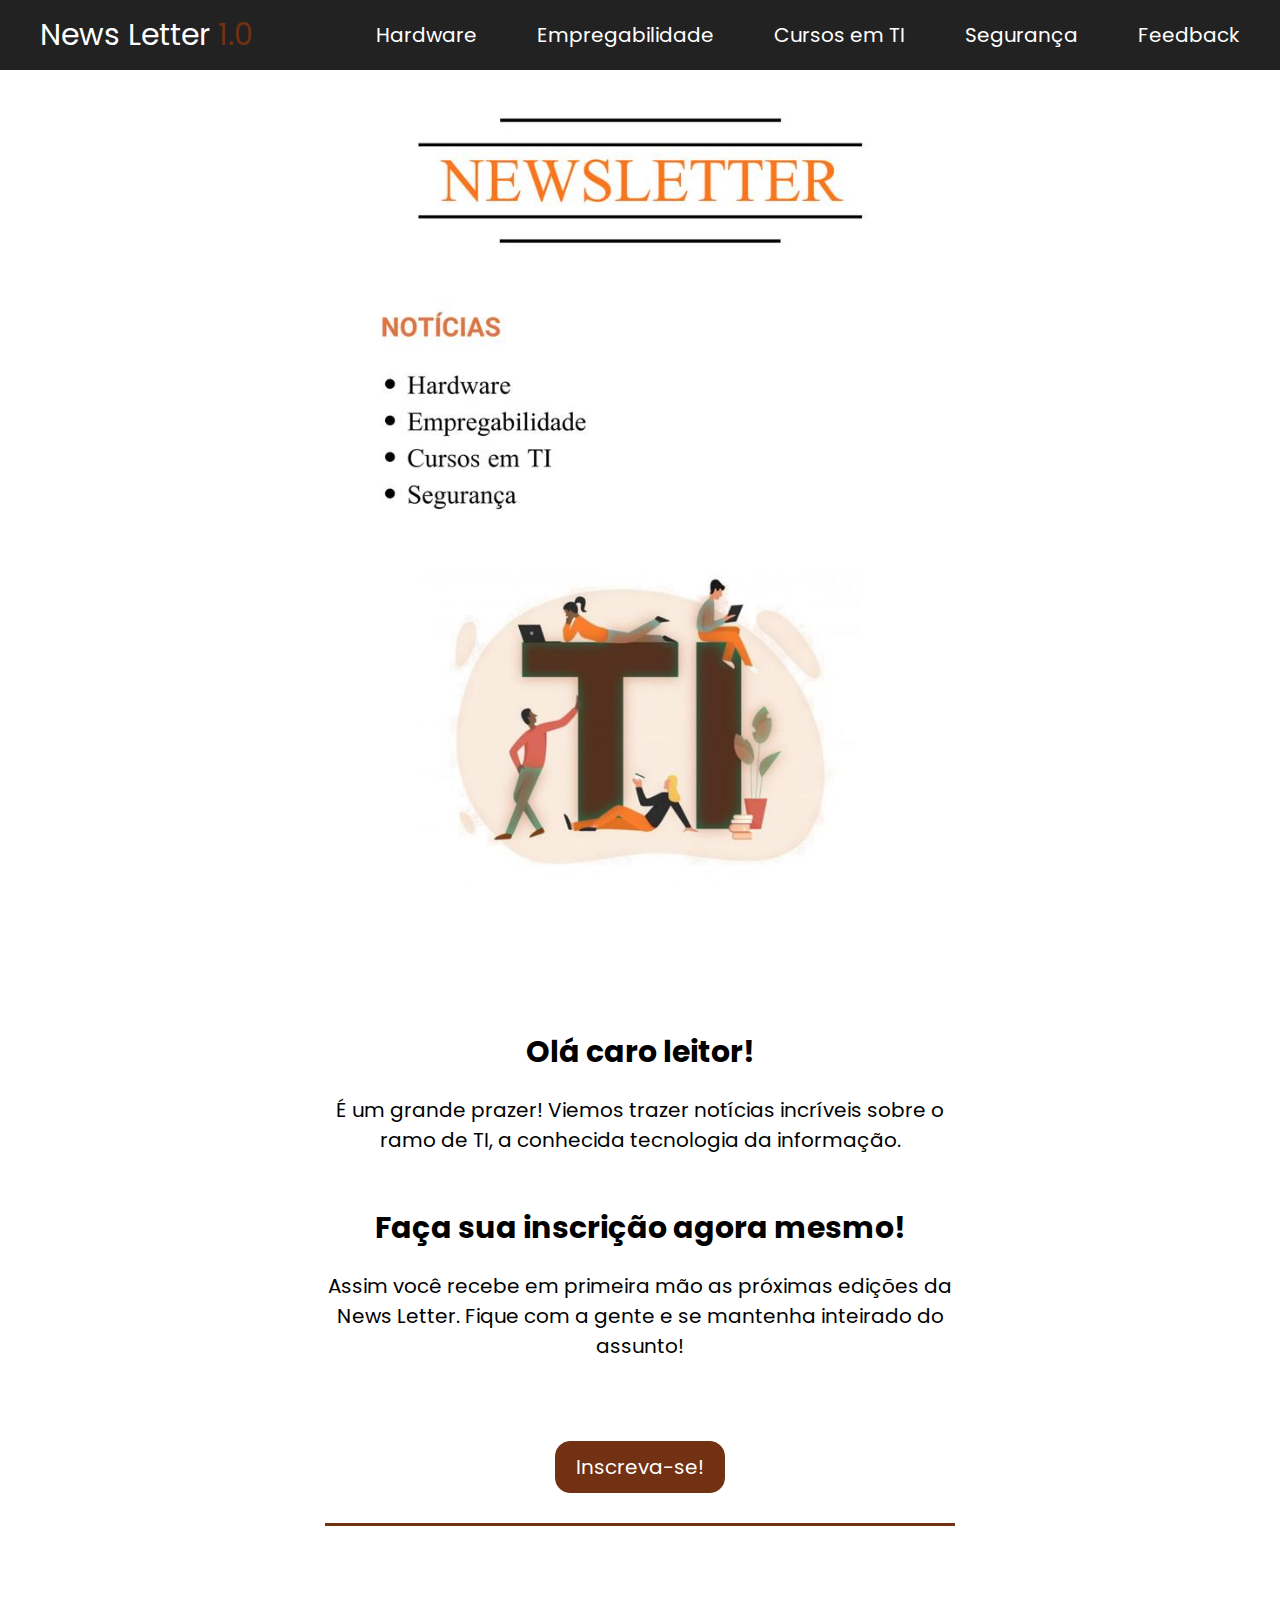
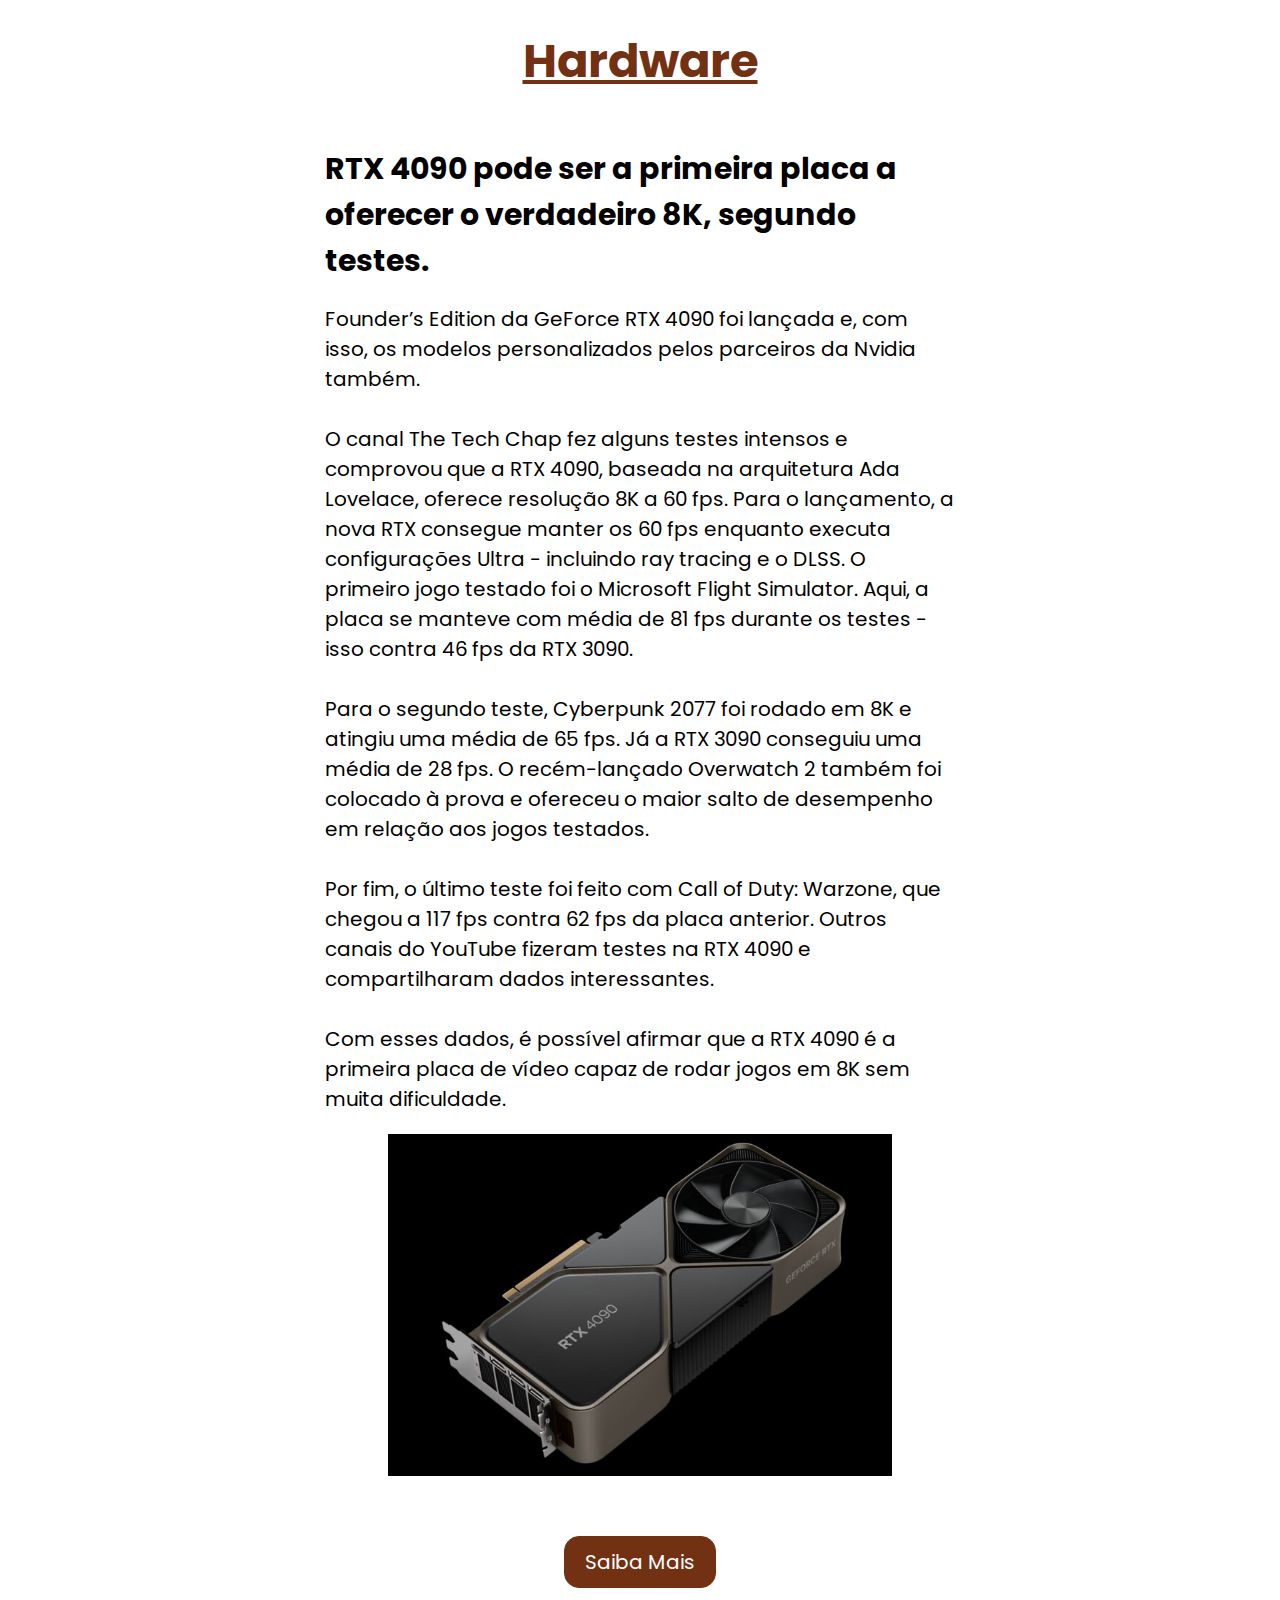
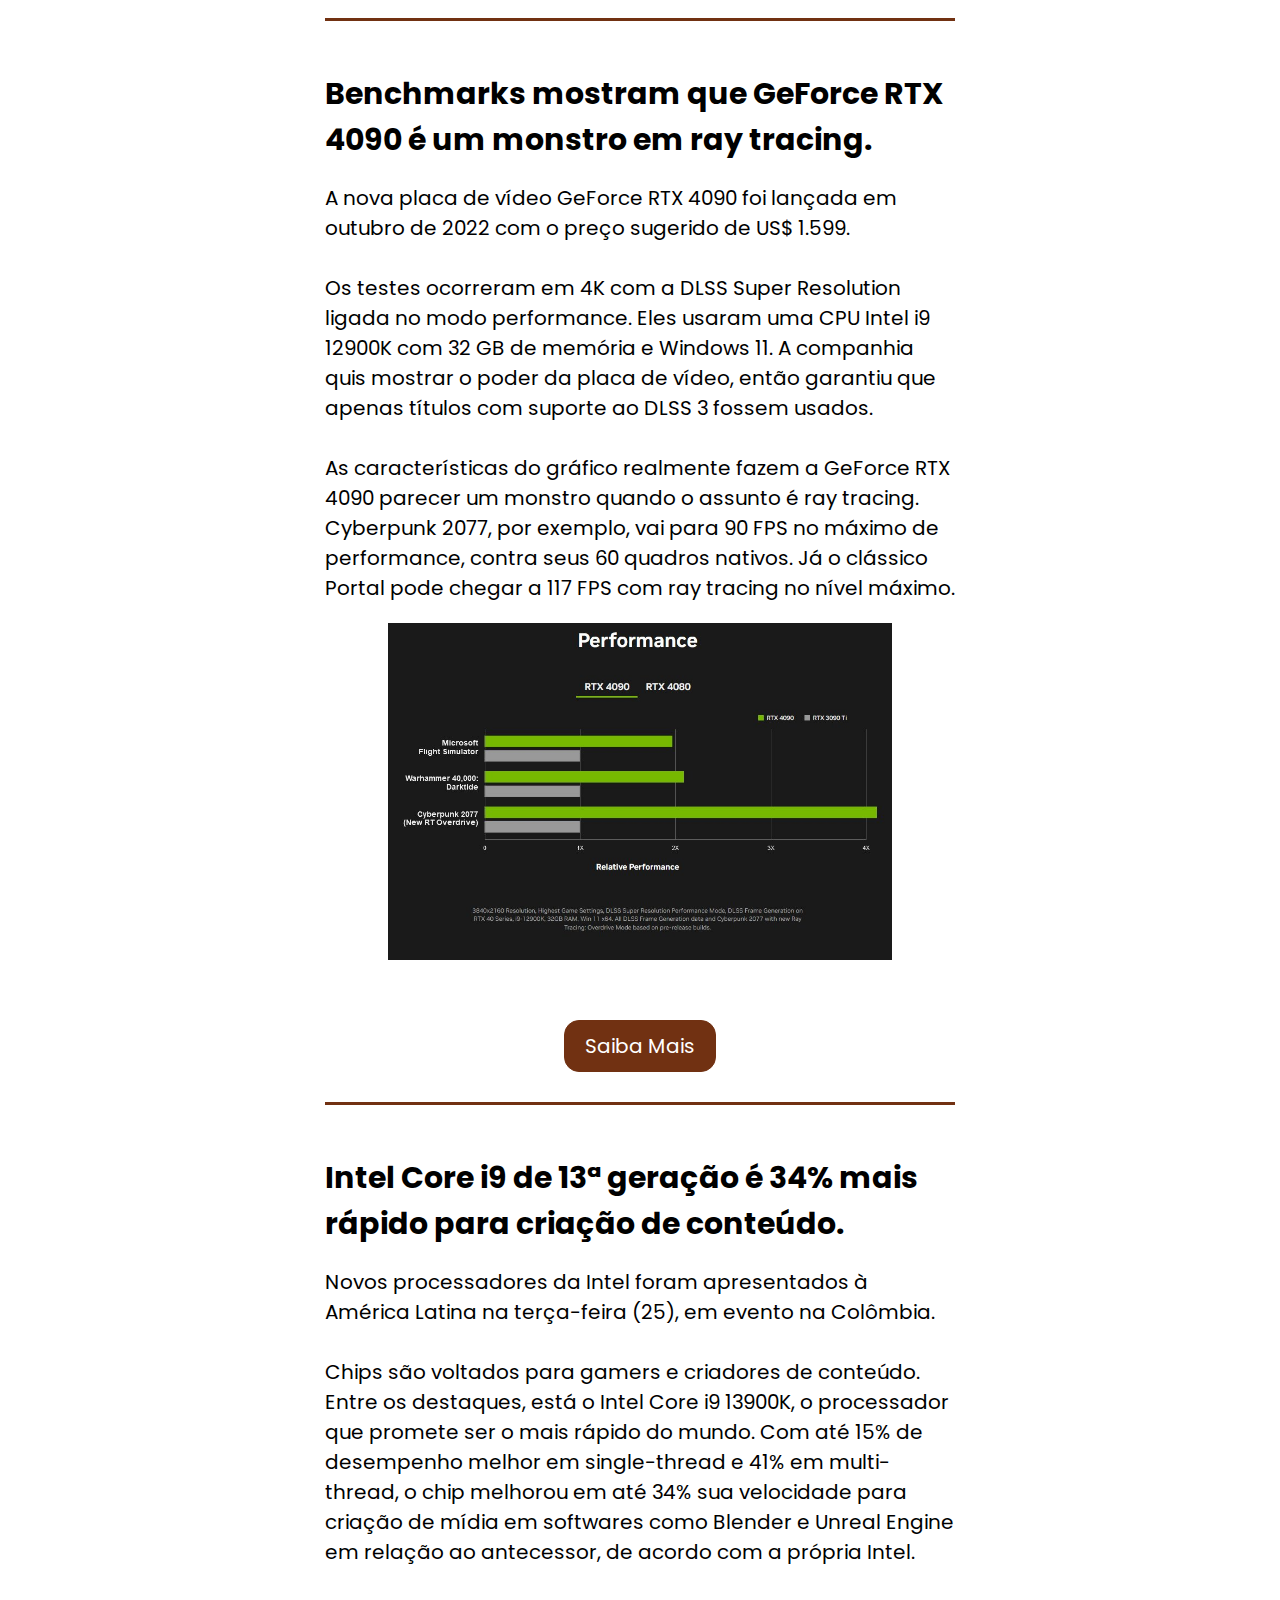
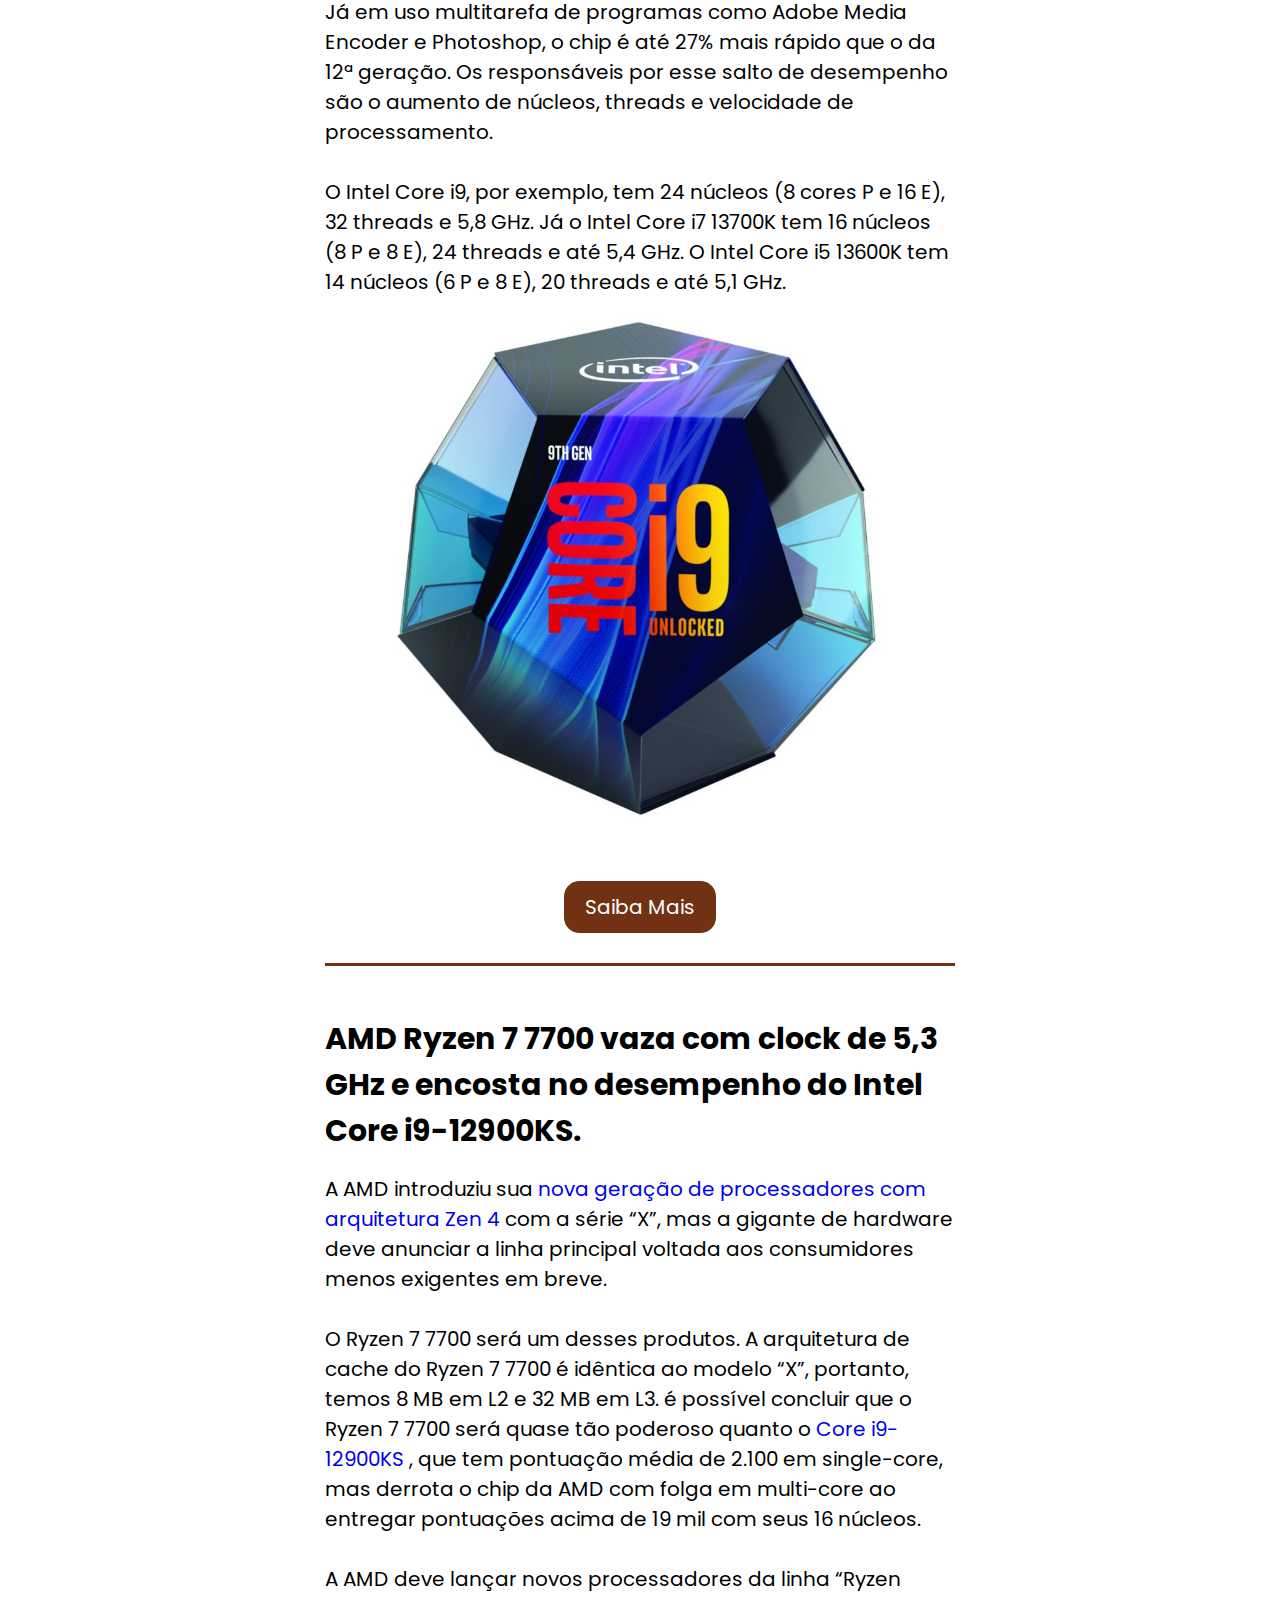
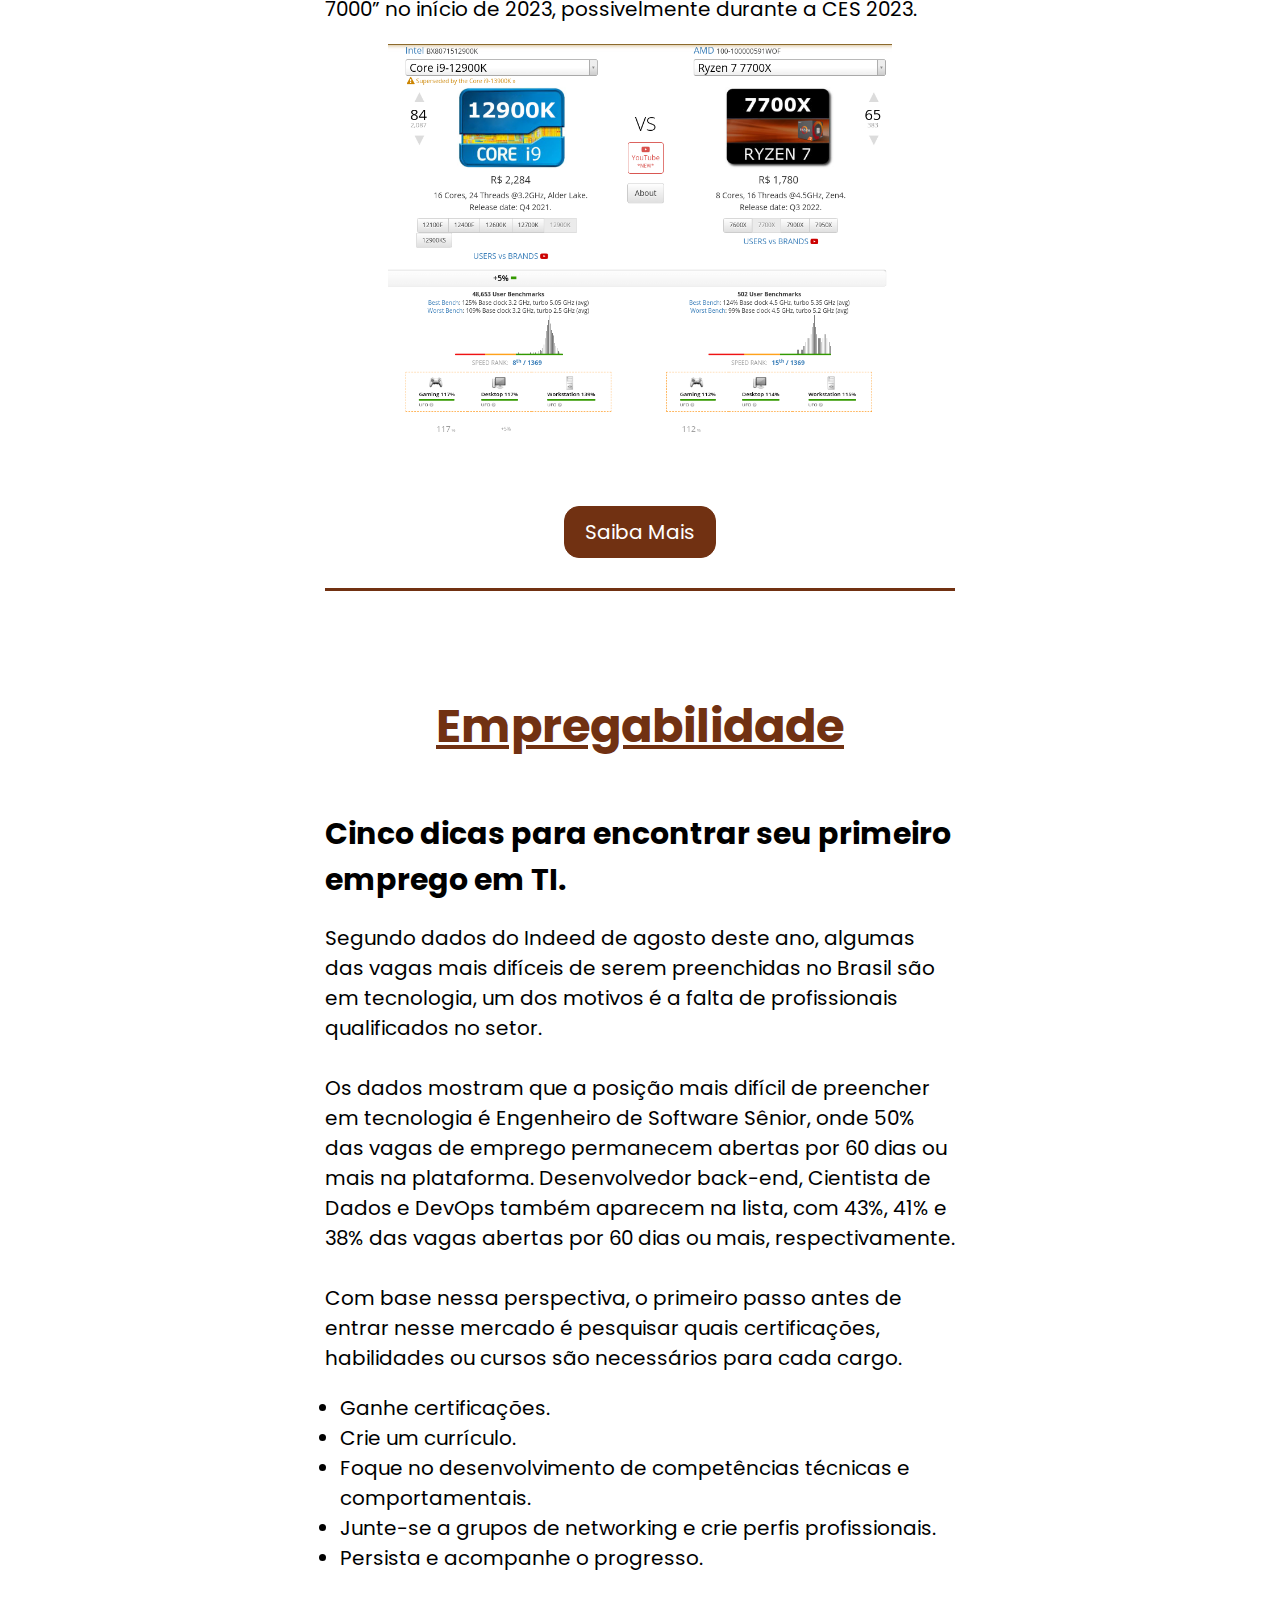
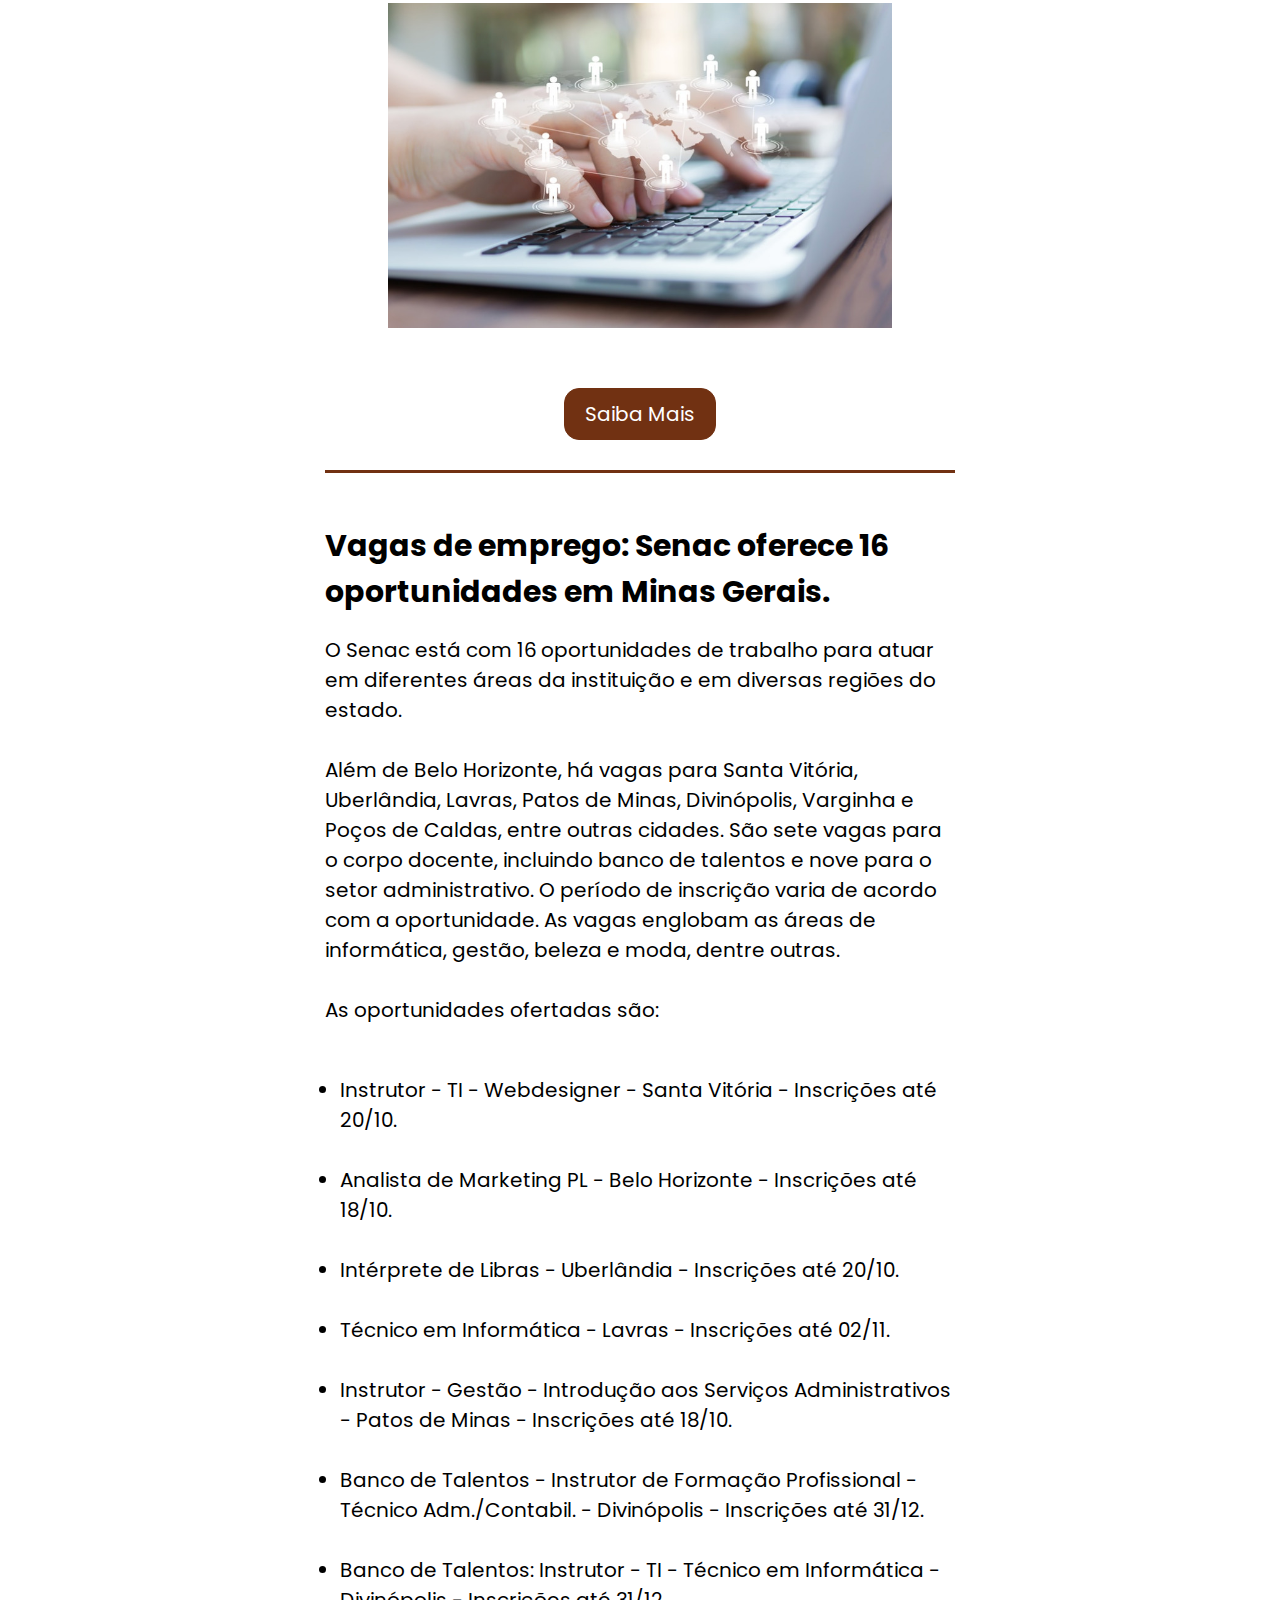
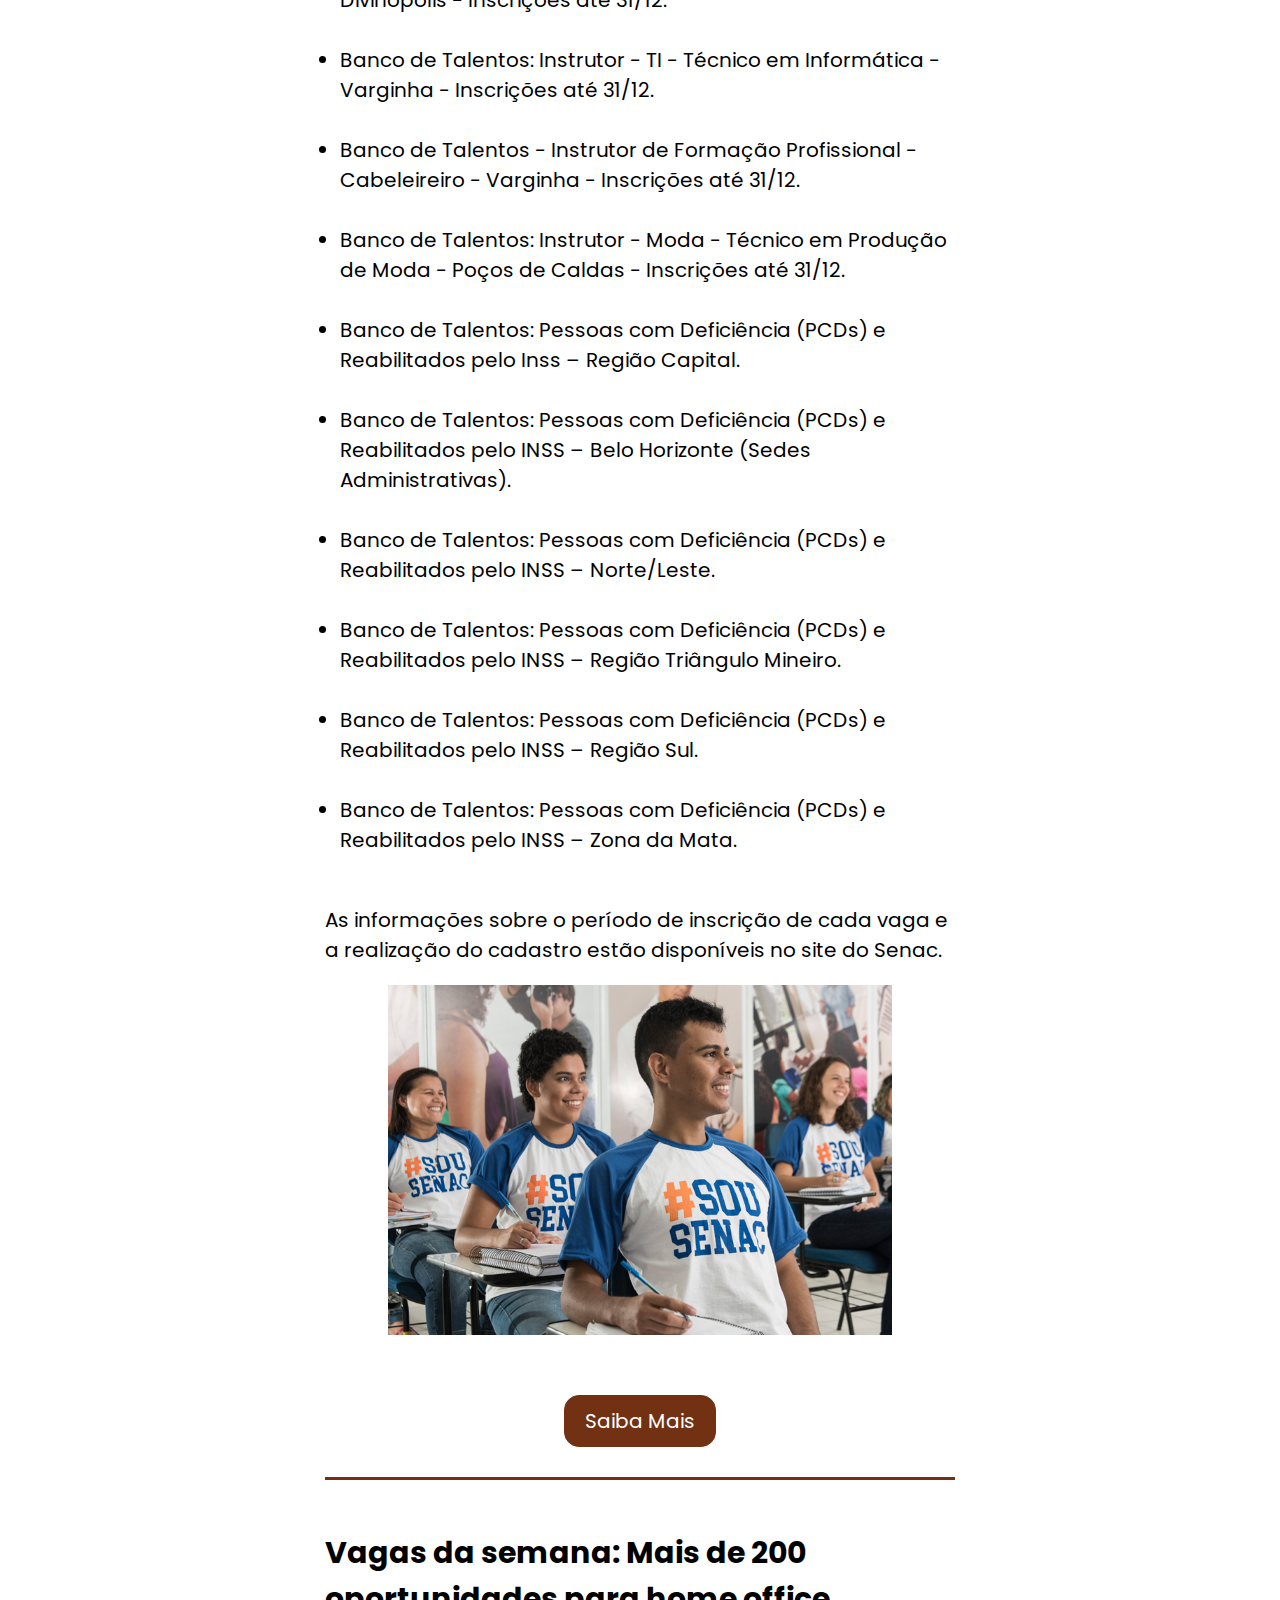
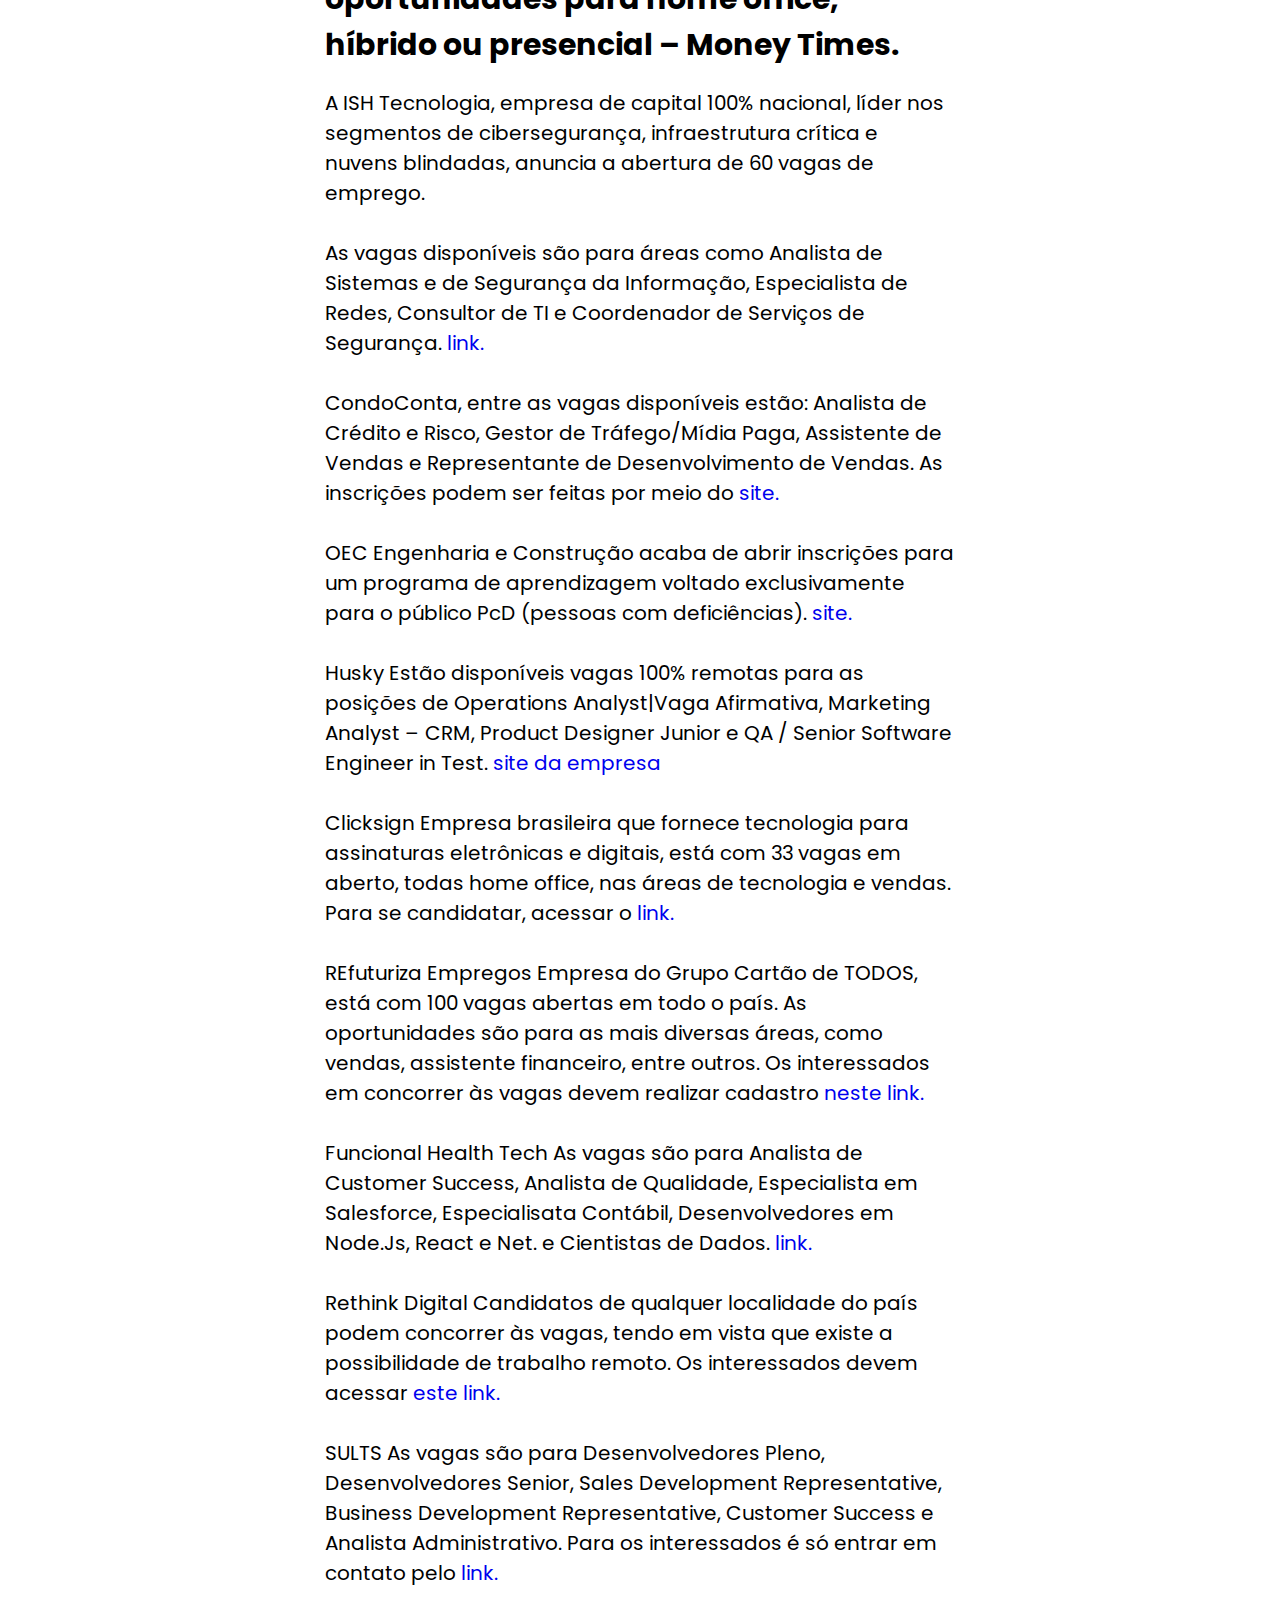
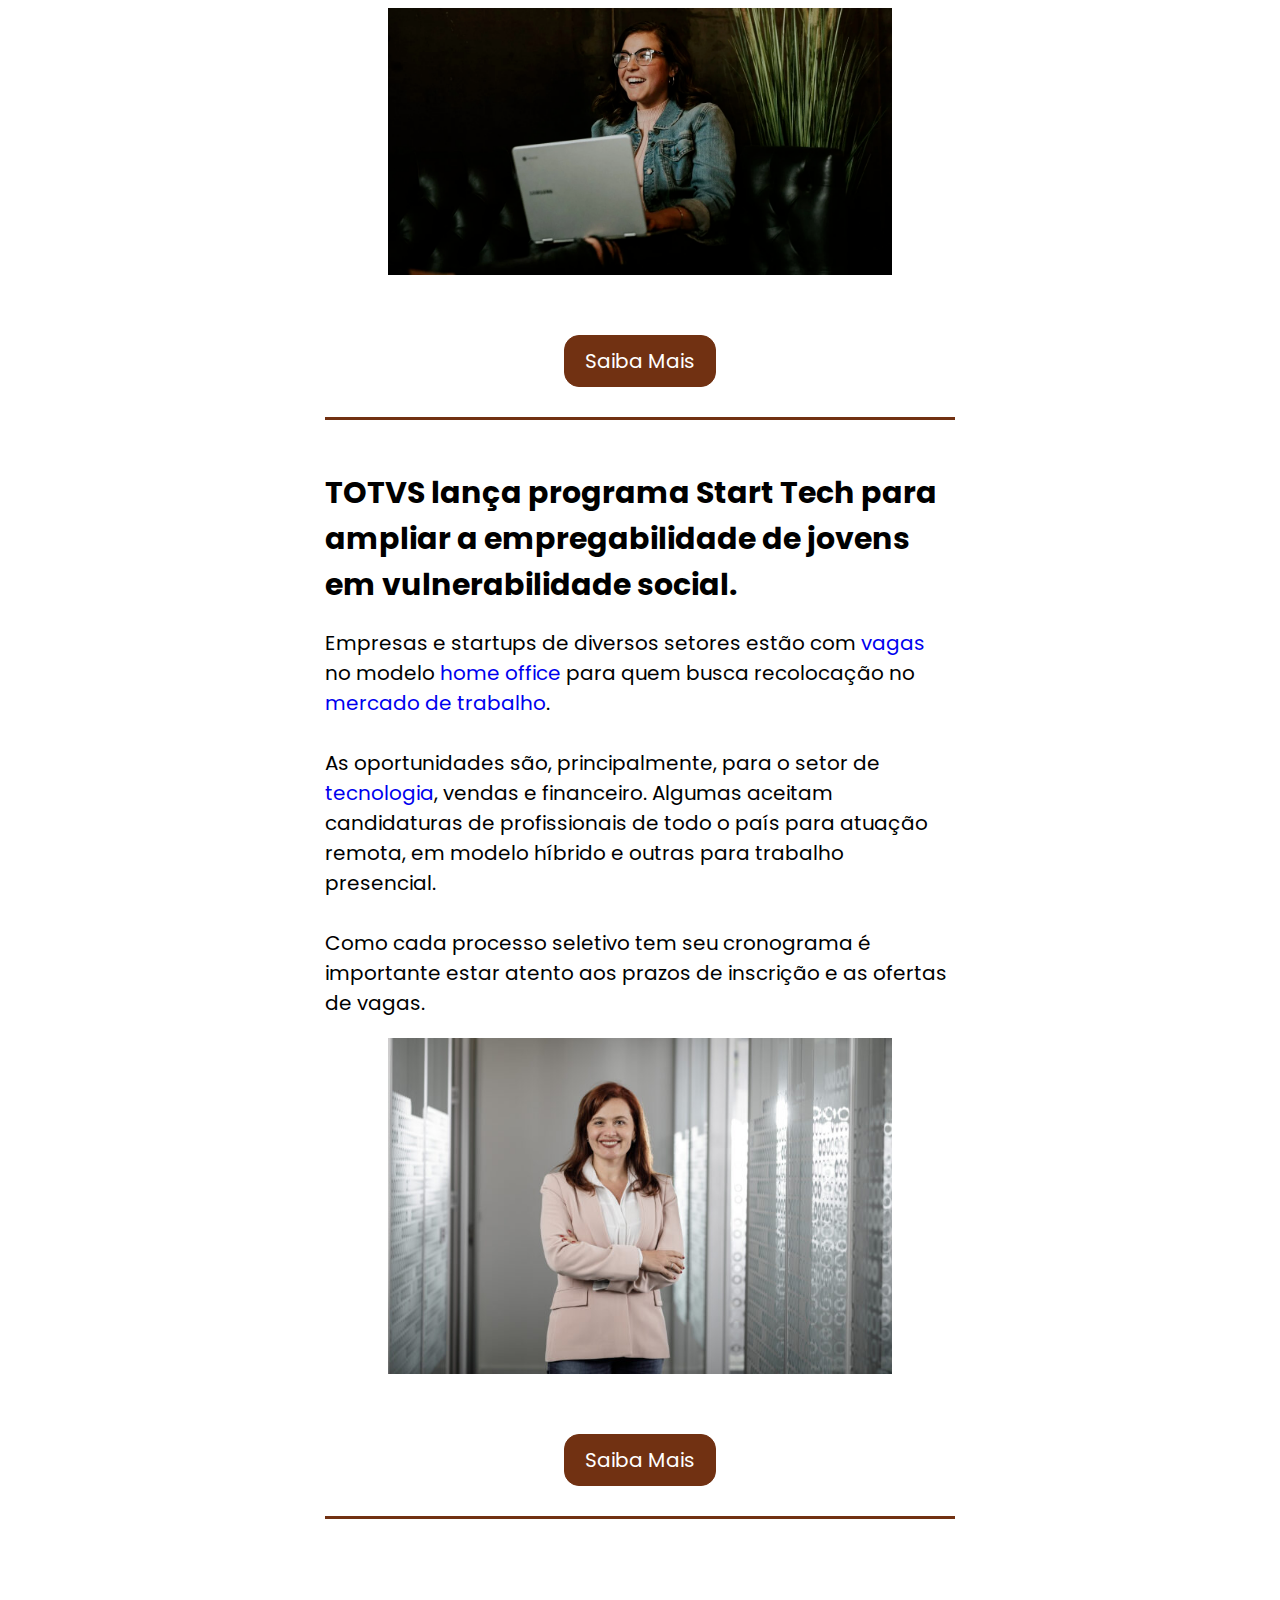
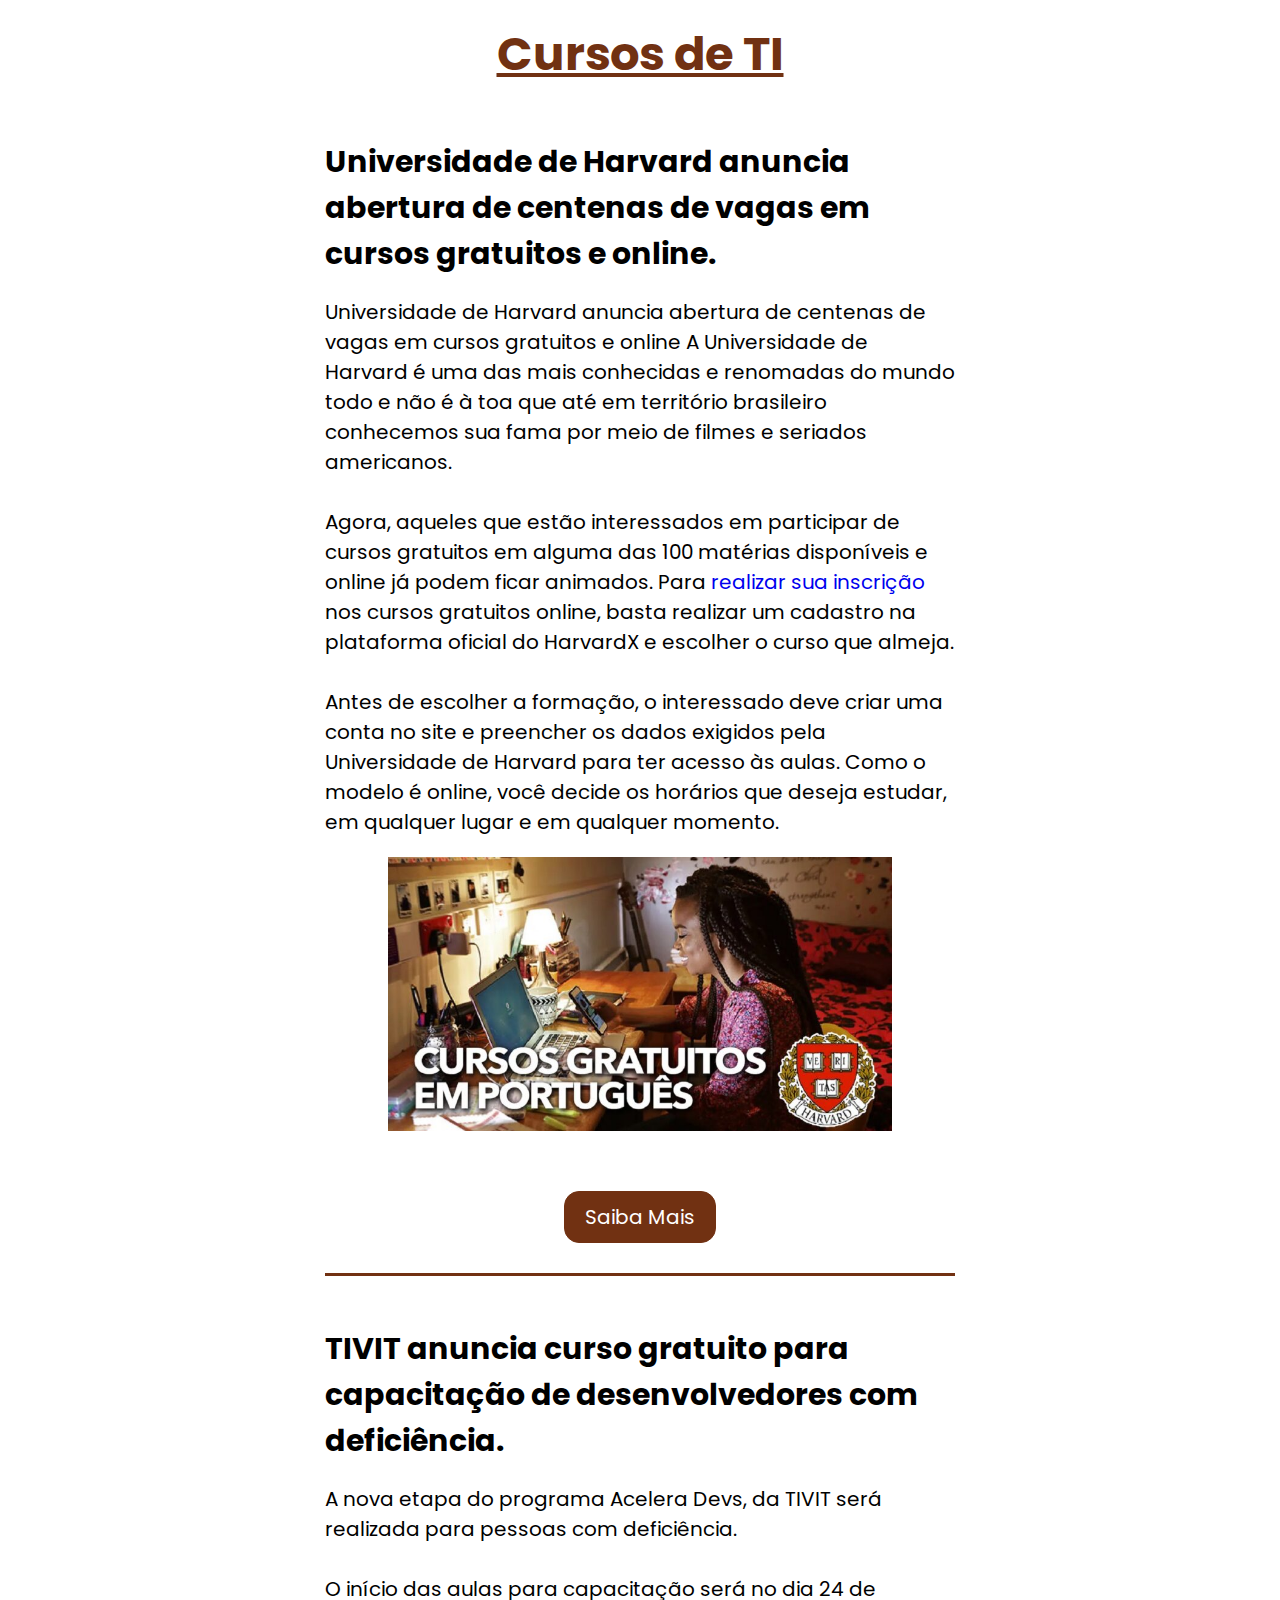
==== commit 63bcb040: "fiz a interacao de fechar o menu quando clica fora no mobile" ====
--- a/index.html
+++ b/index.html
@@ -60,7 +60,7 @@
         <h3>Faça sua inscrição agora mesmo!</h3>
         <p>
           Assim você recebe em primeira mão as próximas edições da News Letter.
-          Fique com a gente e se mantenha inteirado no assunto!
+          Fique com a gente e se mantenha inteirado do assunto!
         </p>
         <br /><br />
 
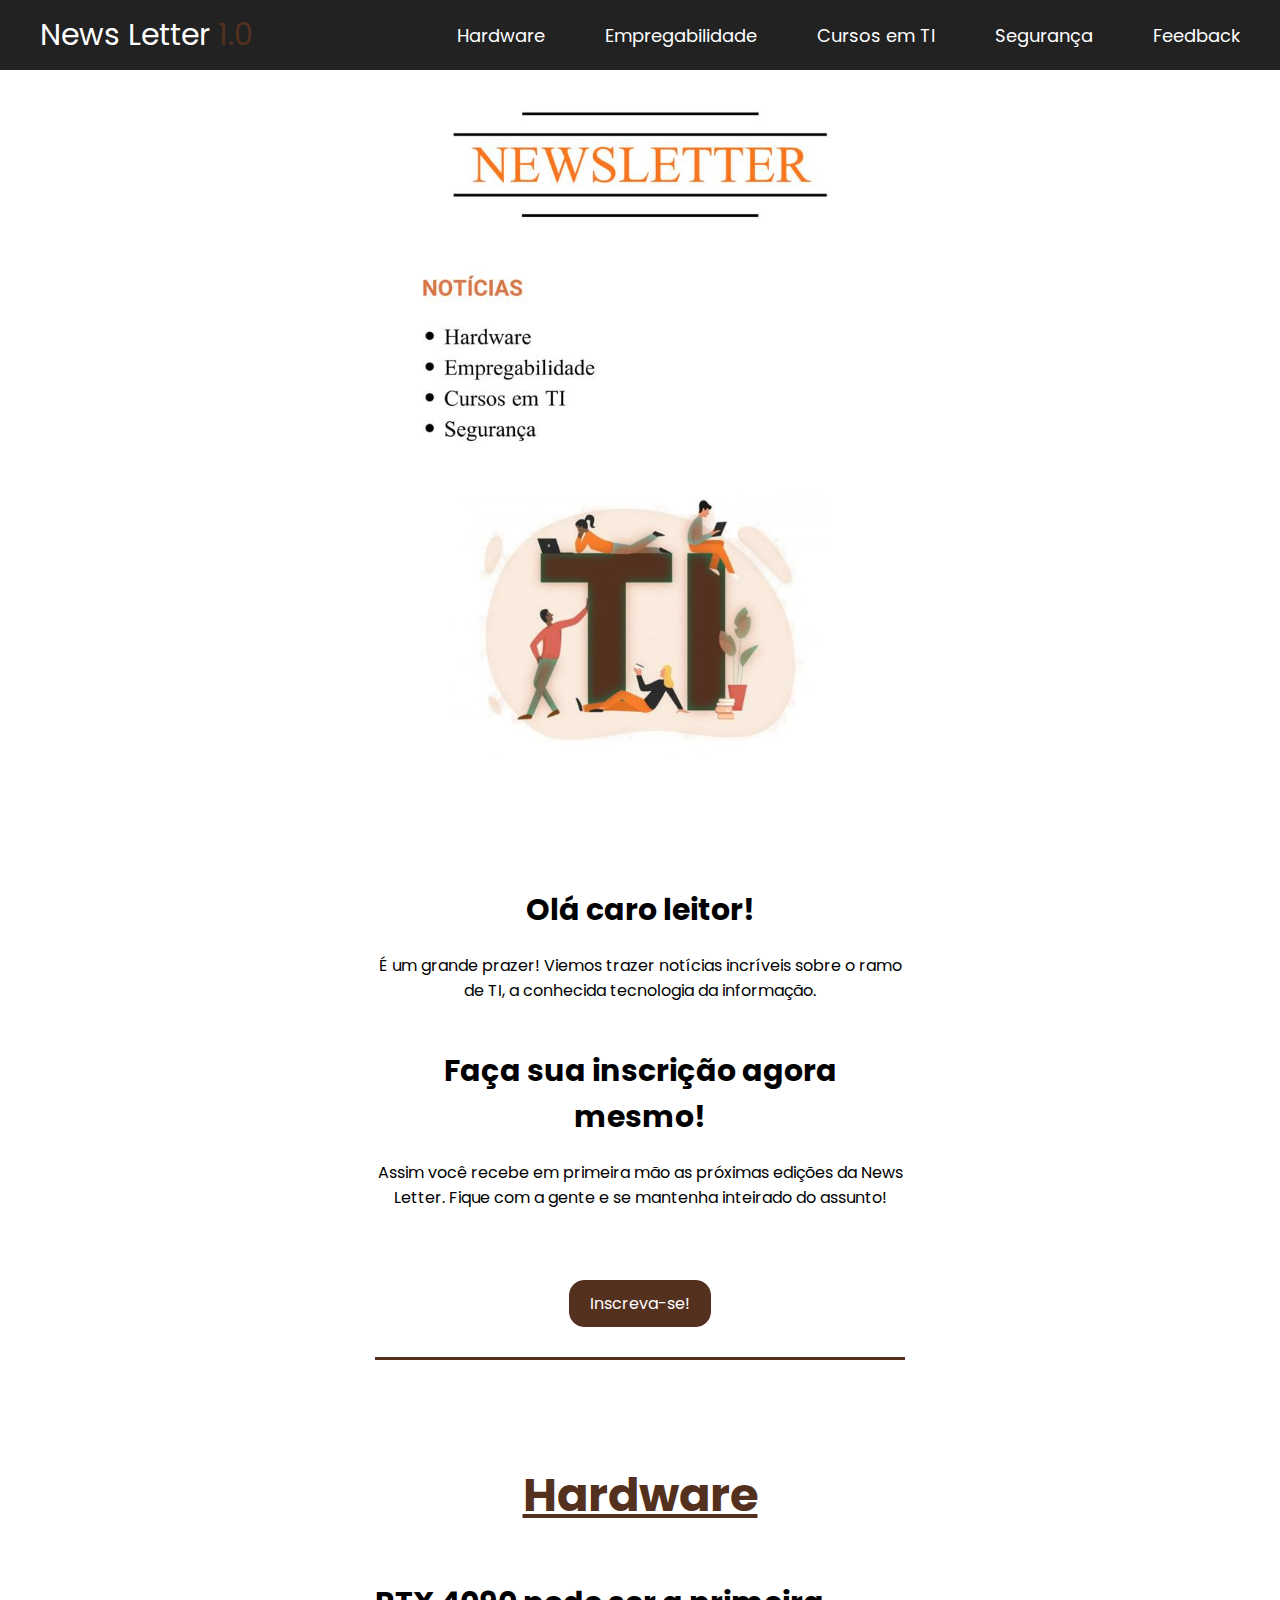
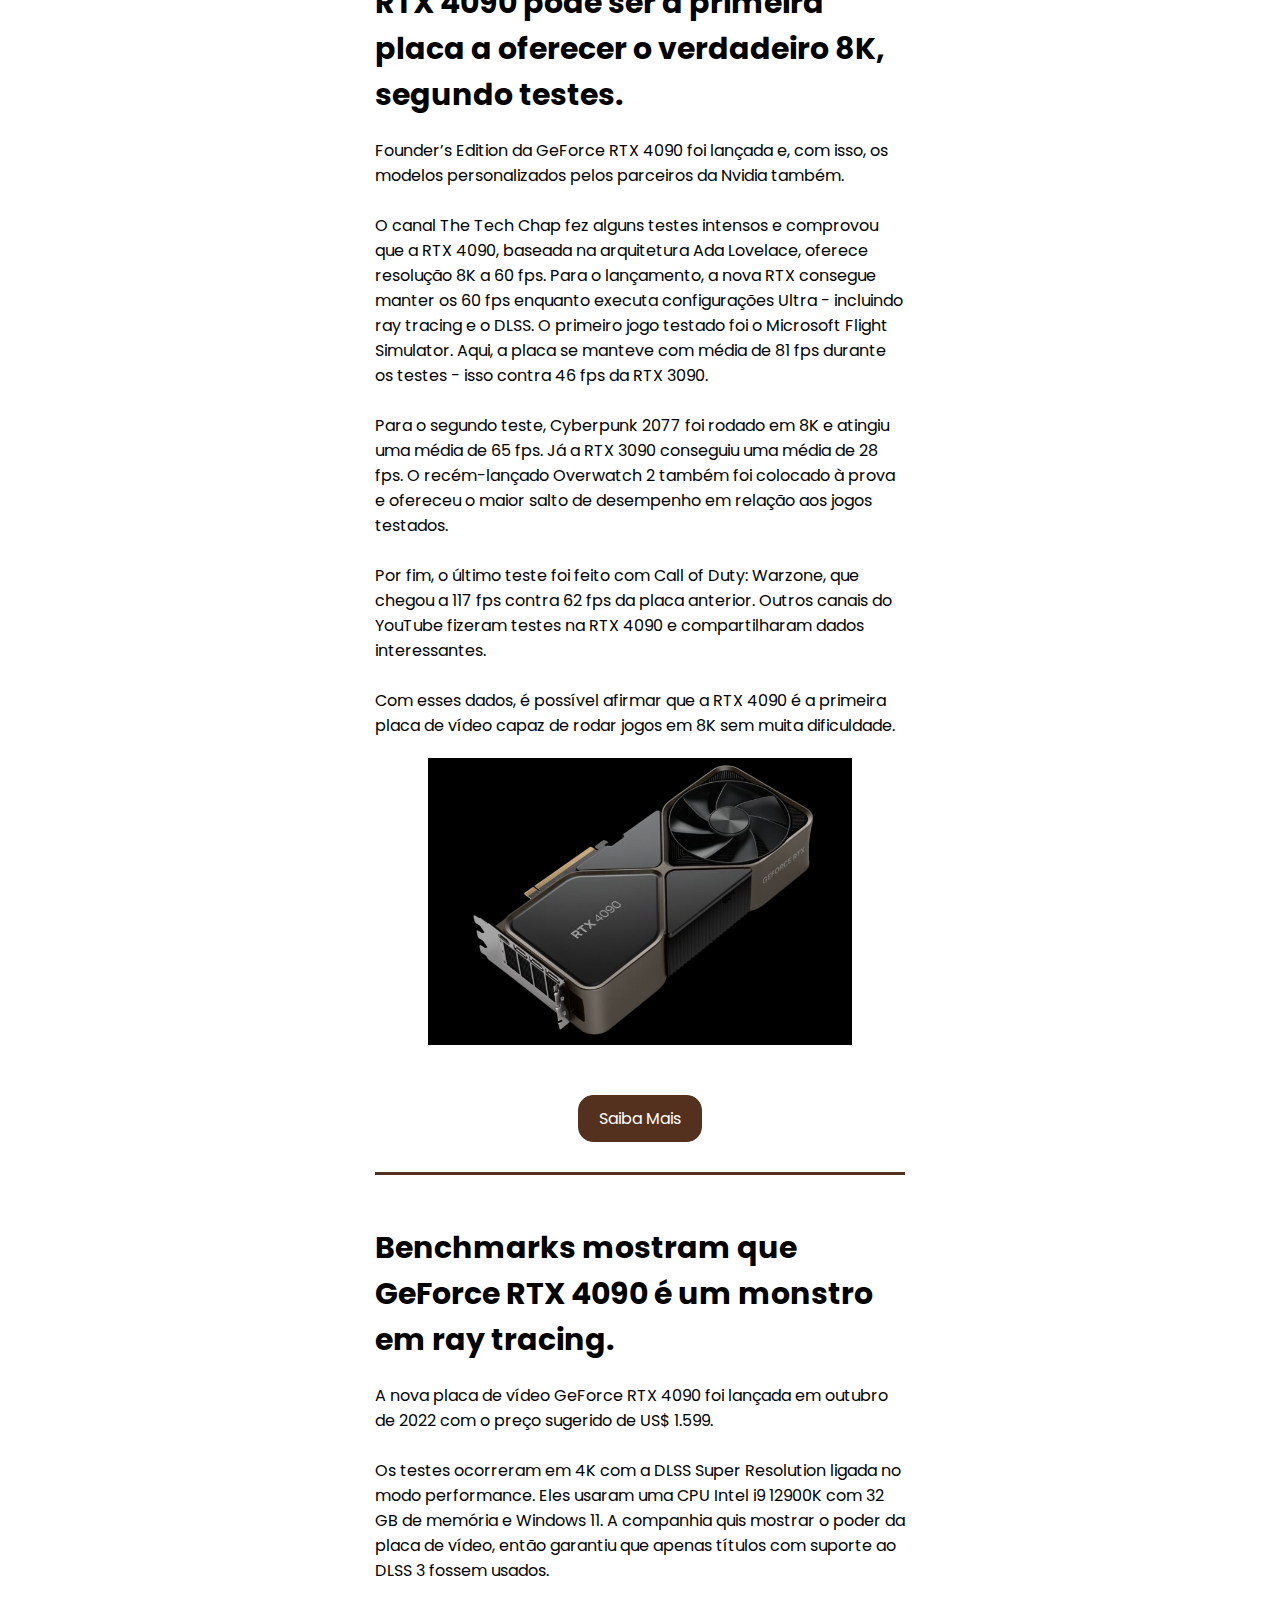
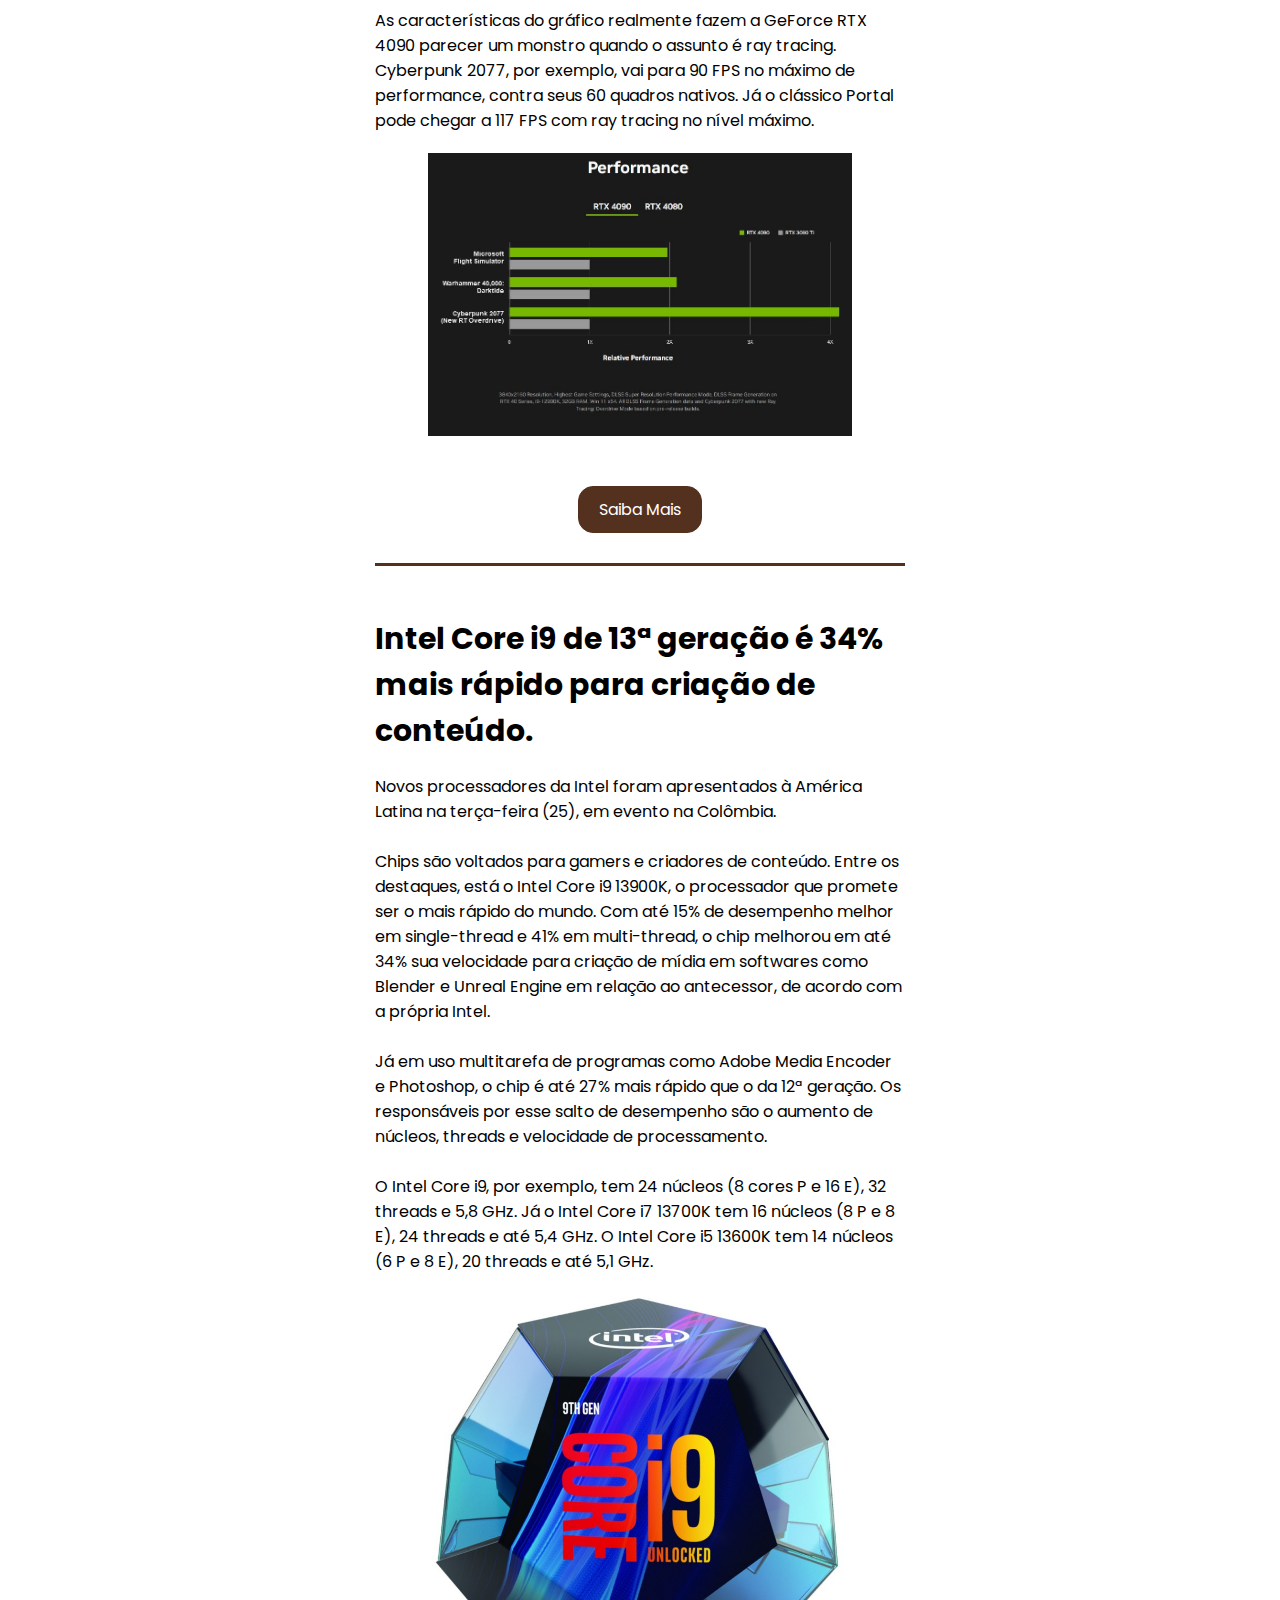
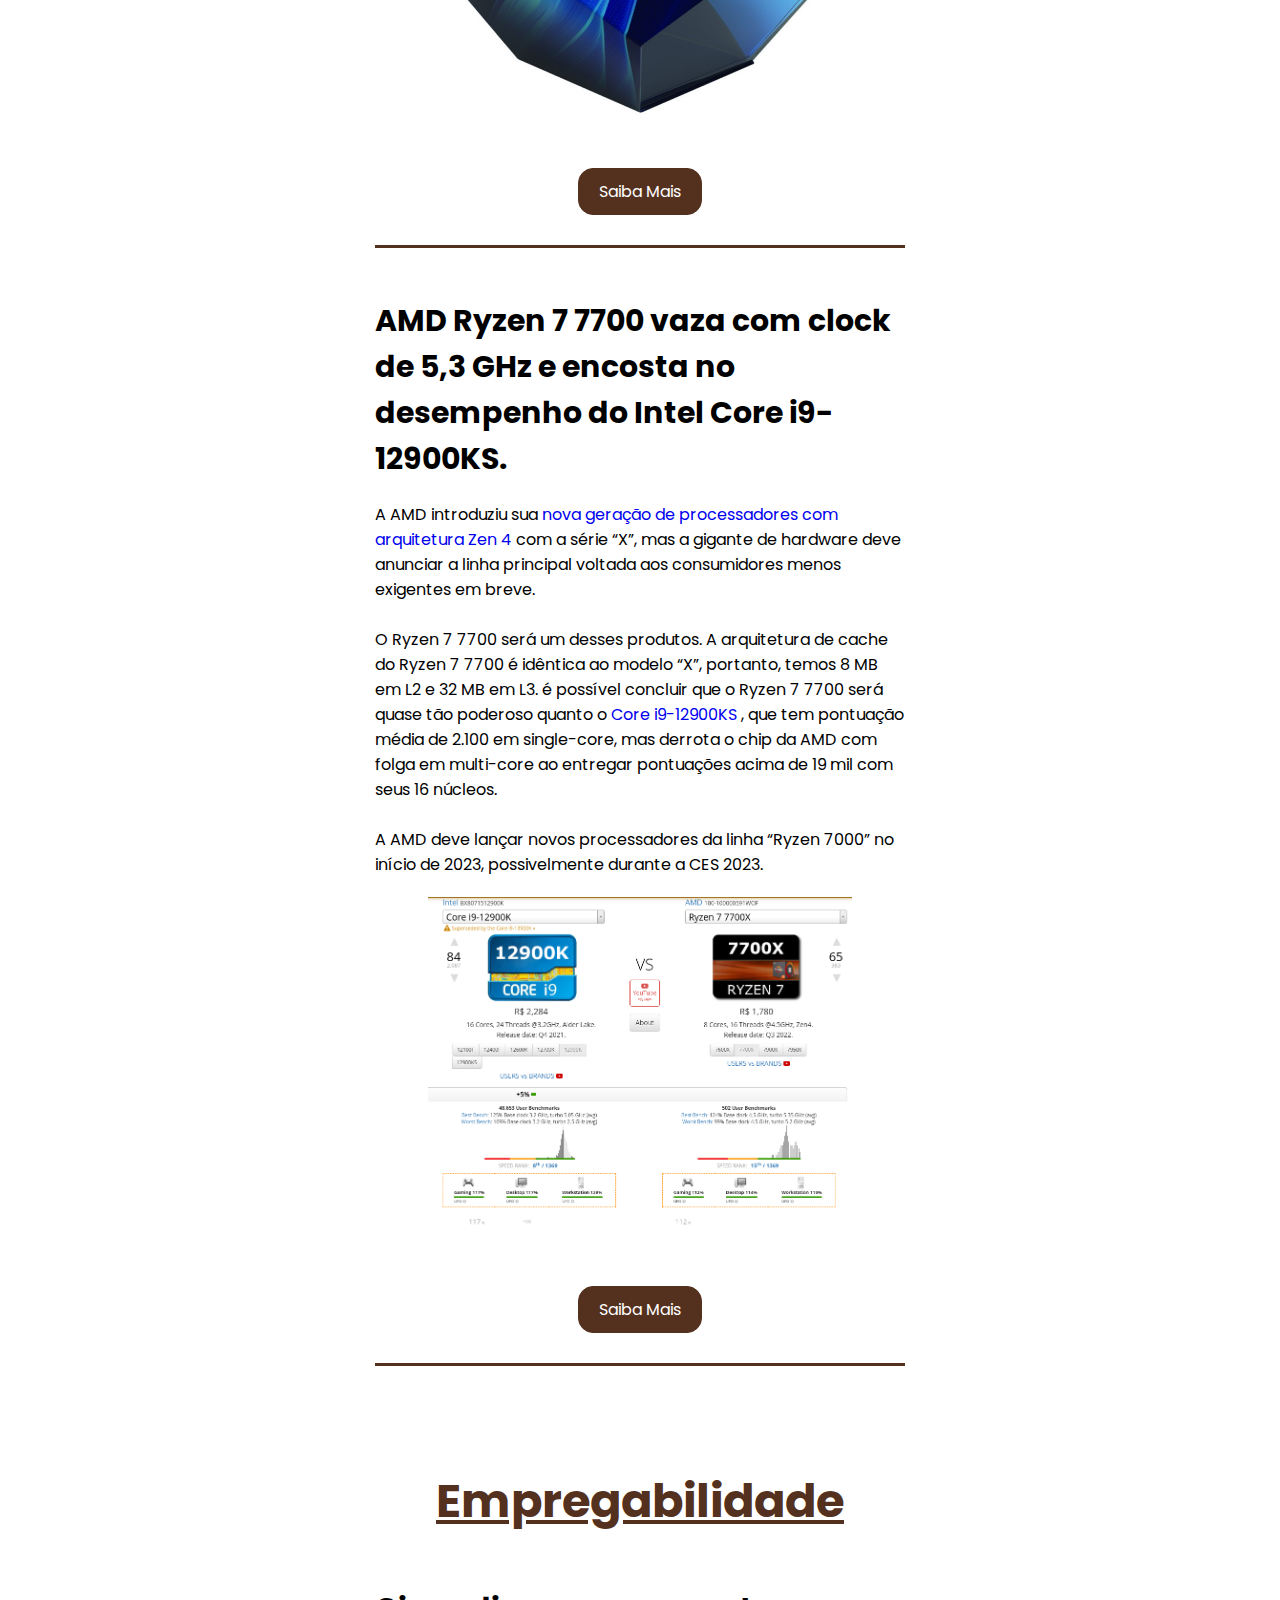
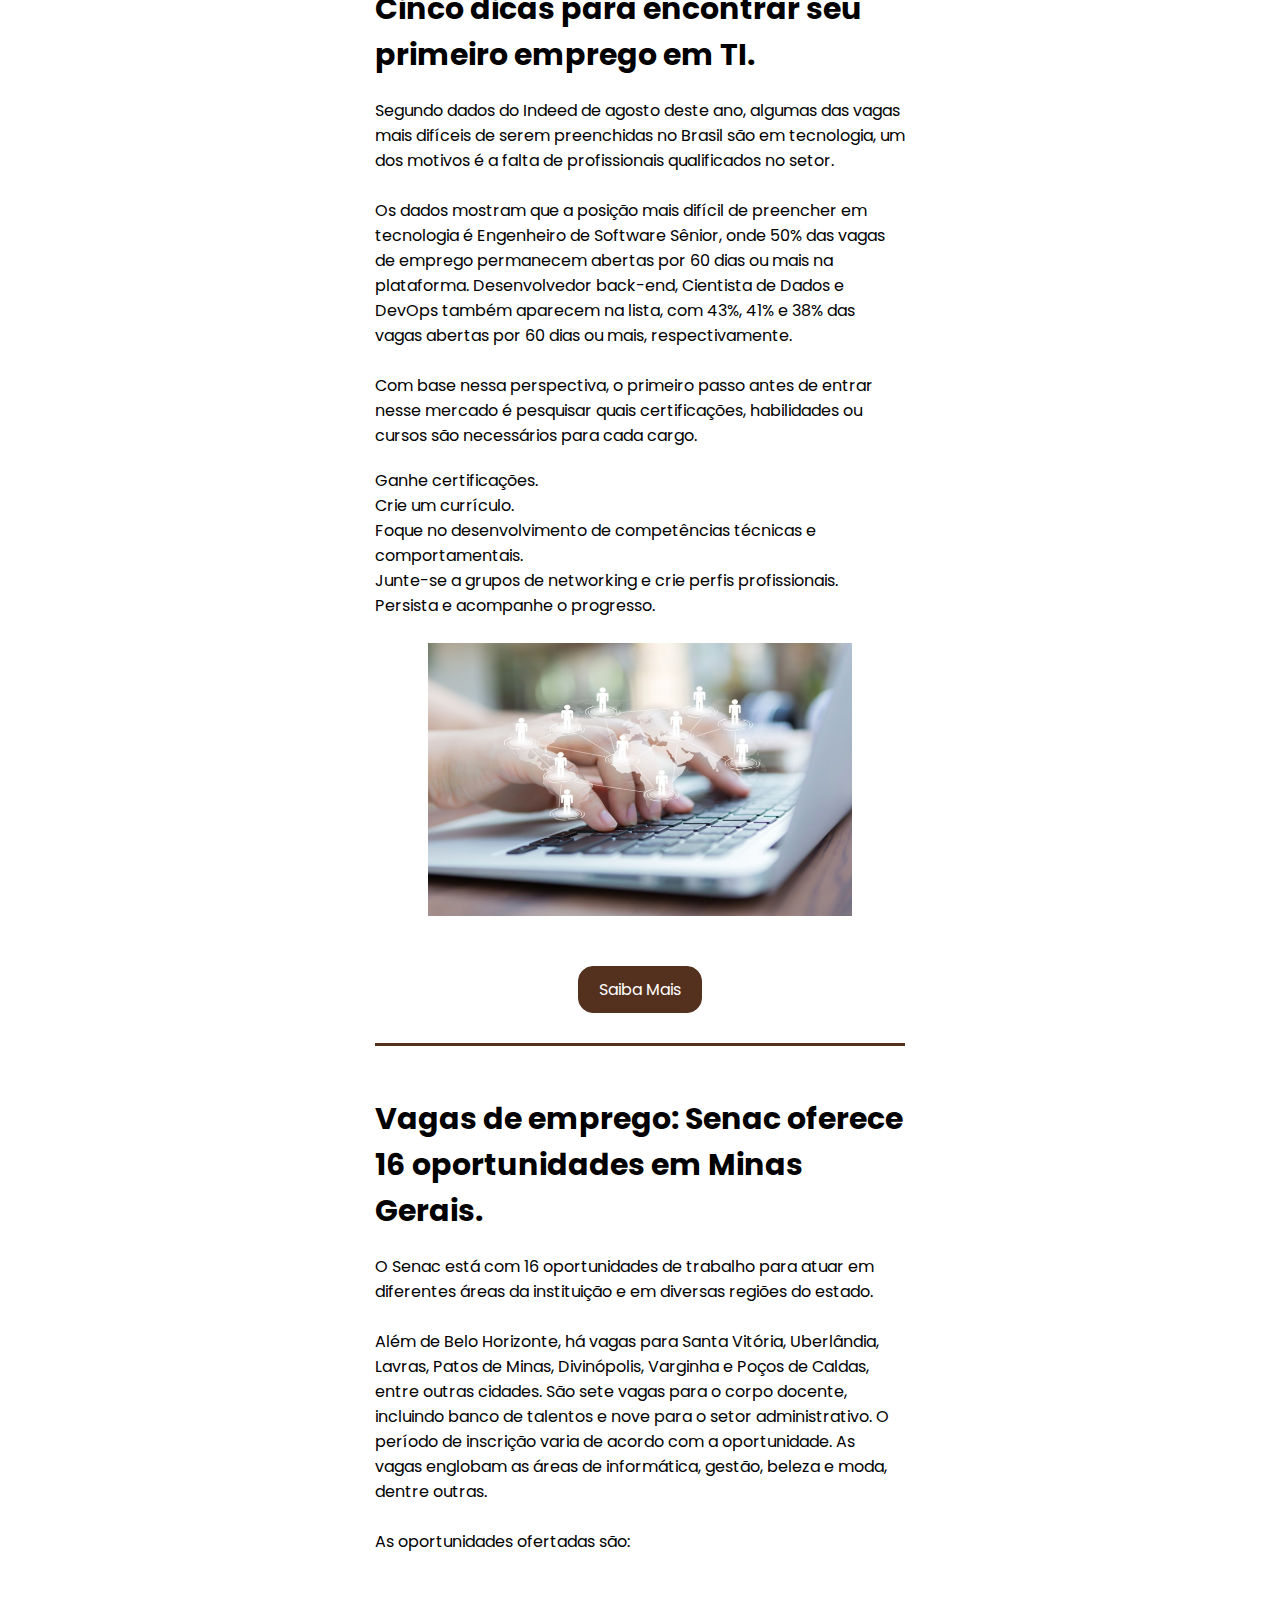
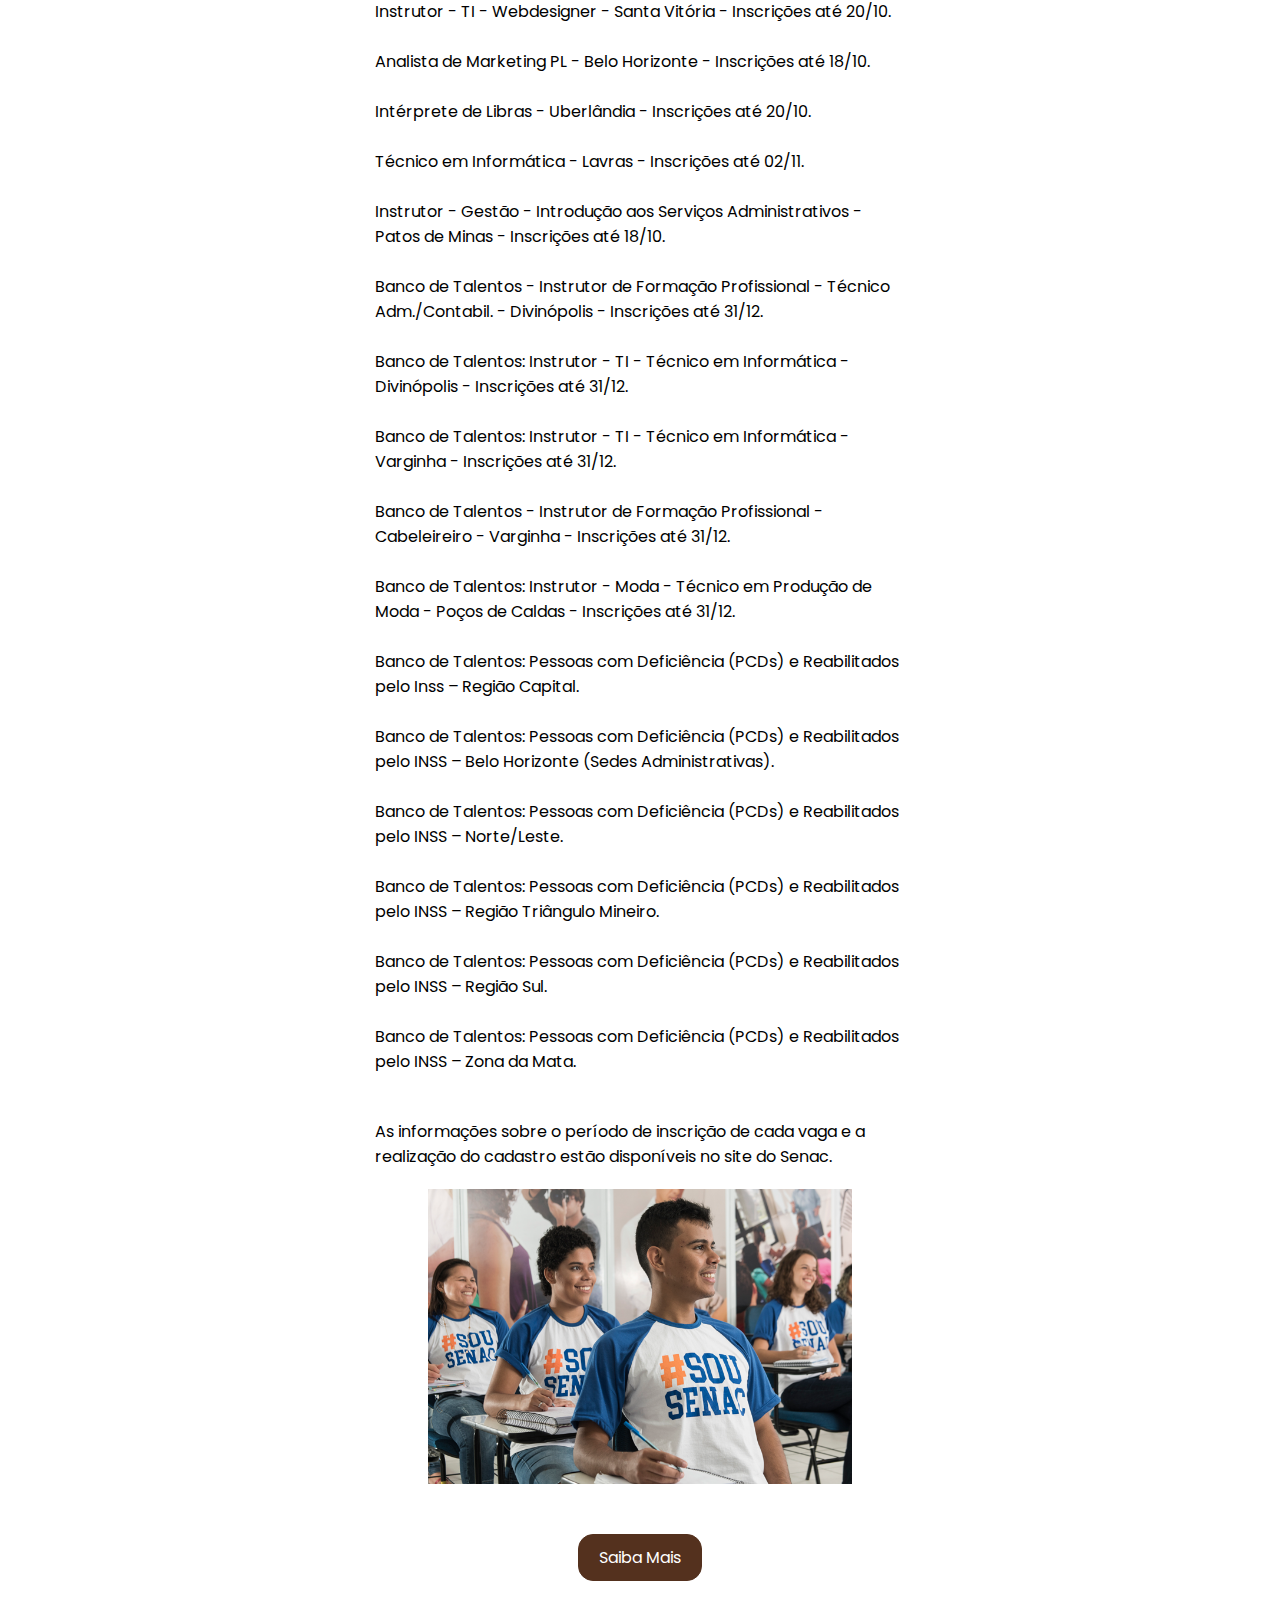
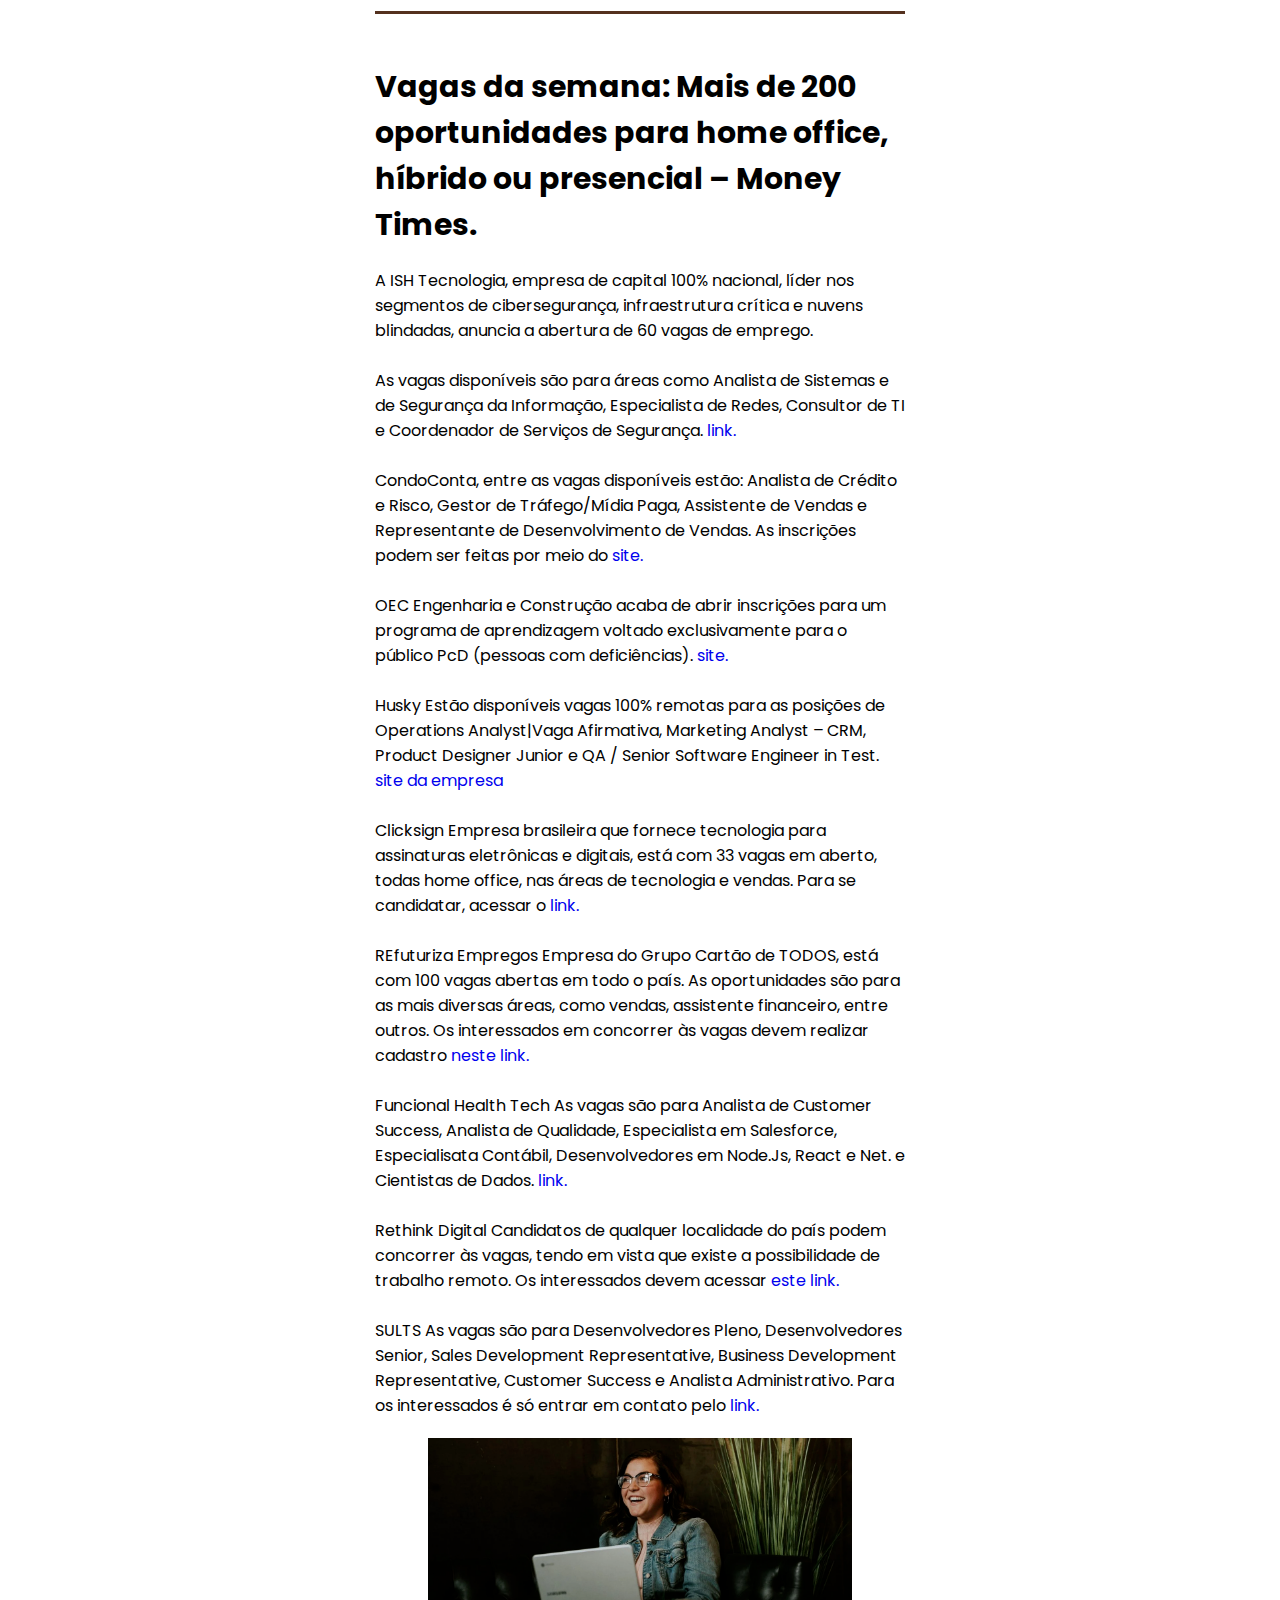
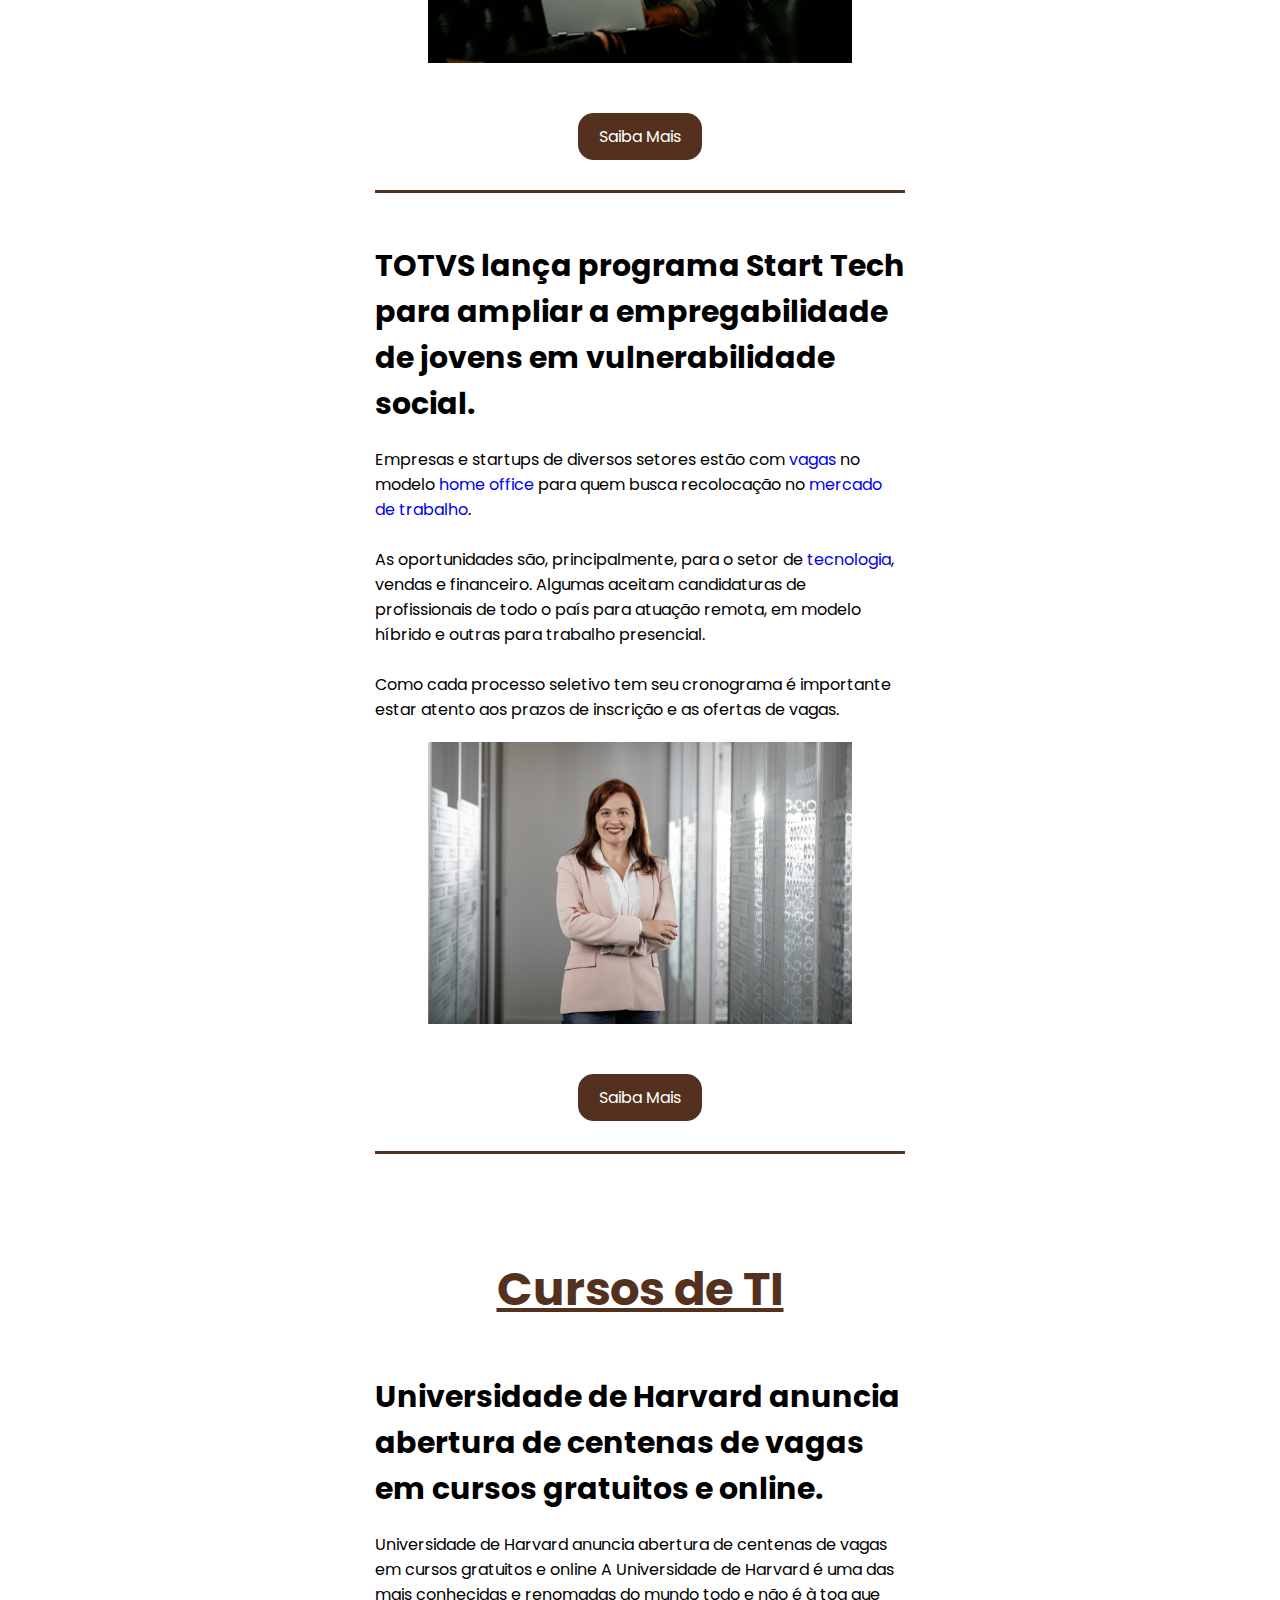
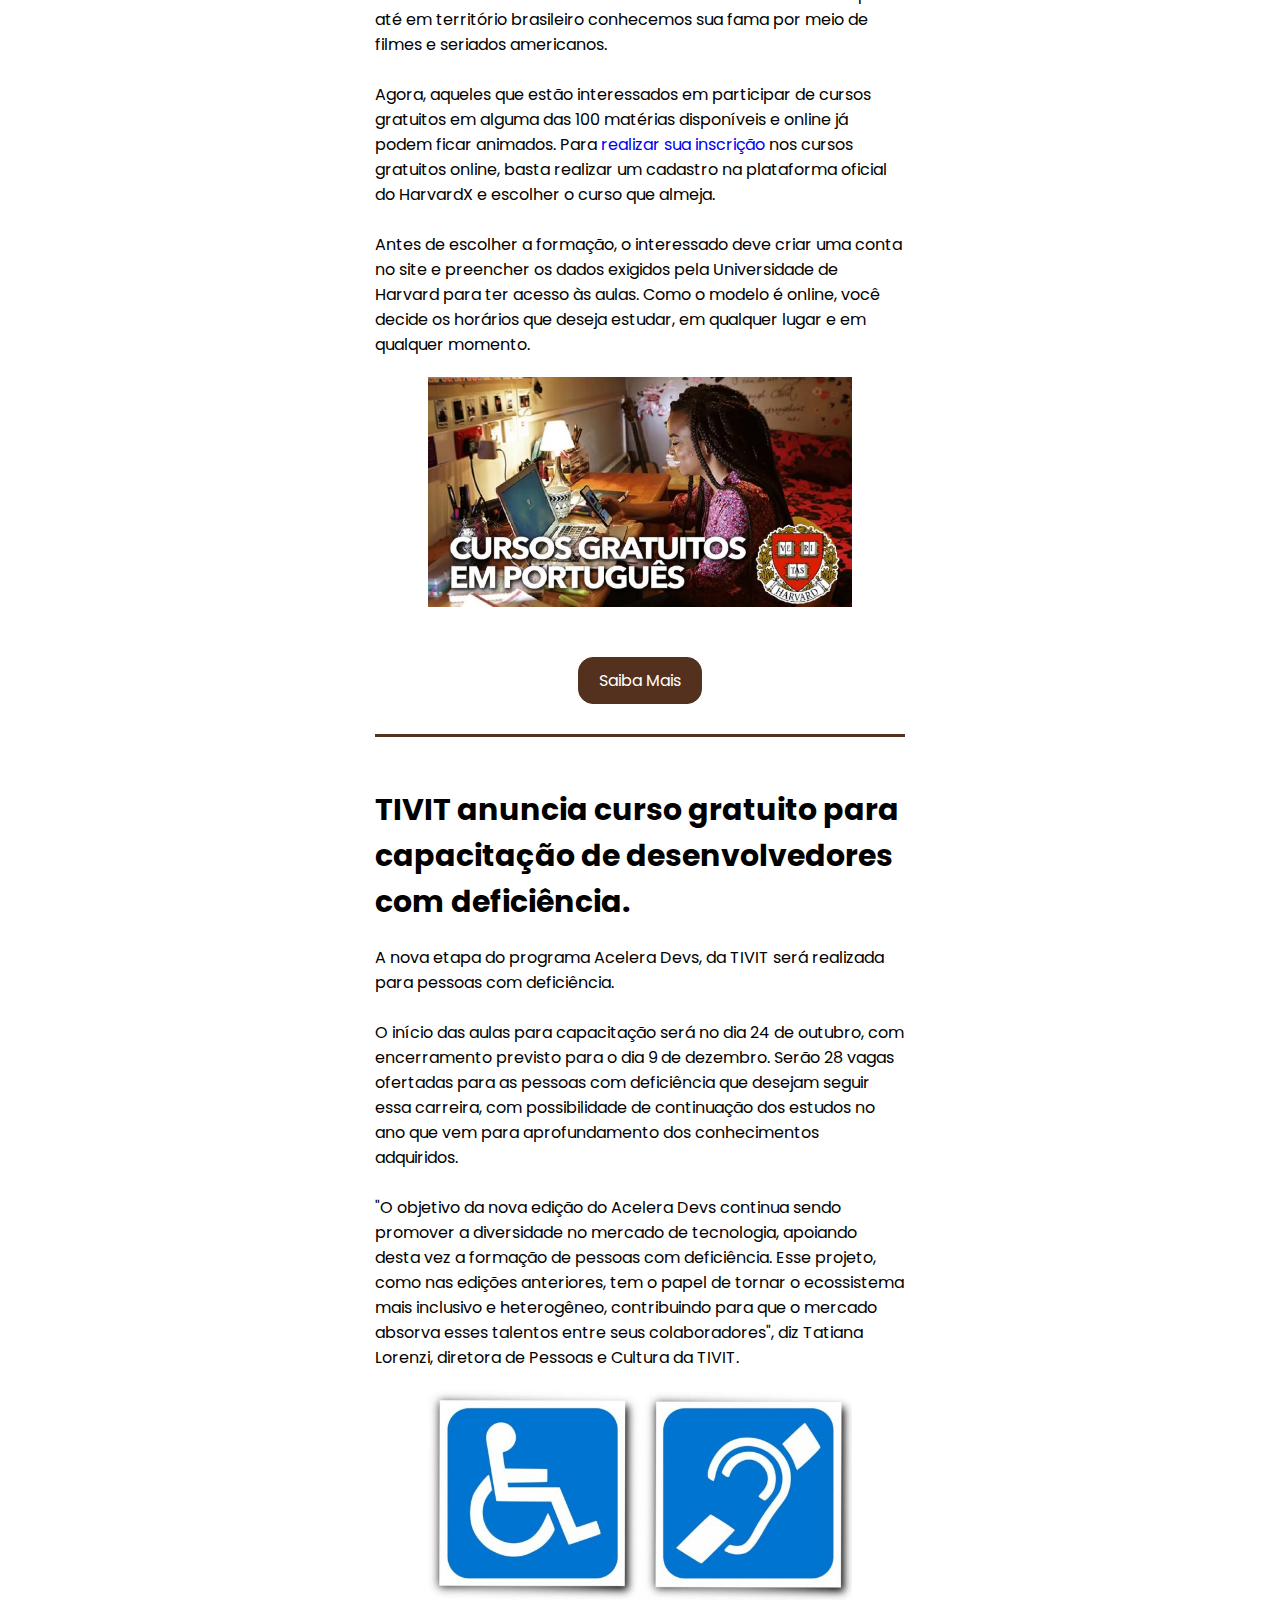
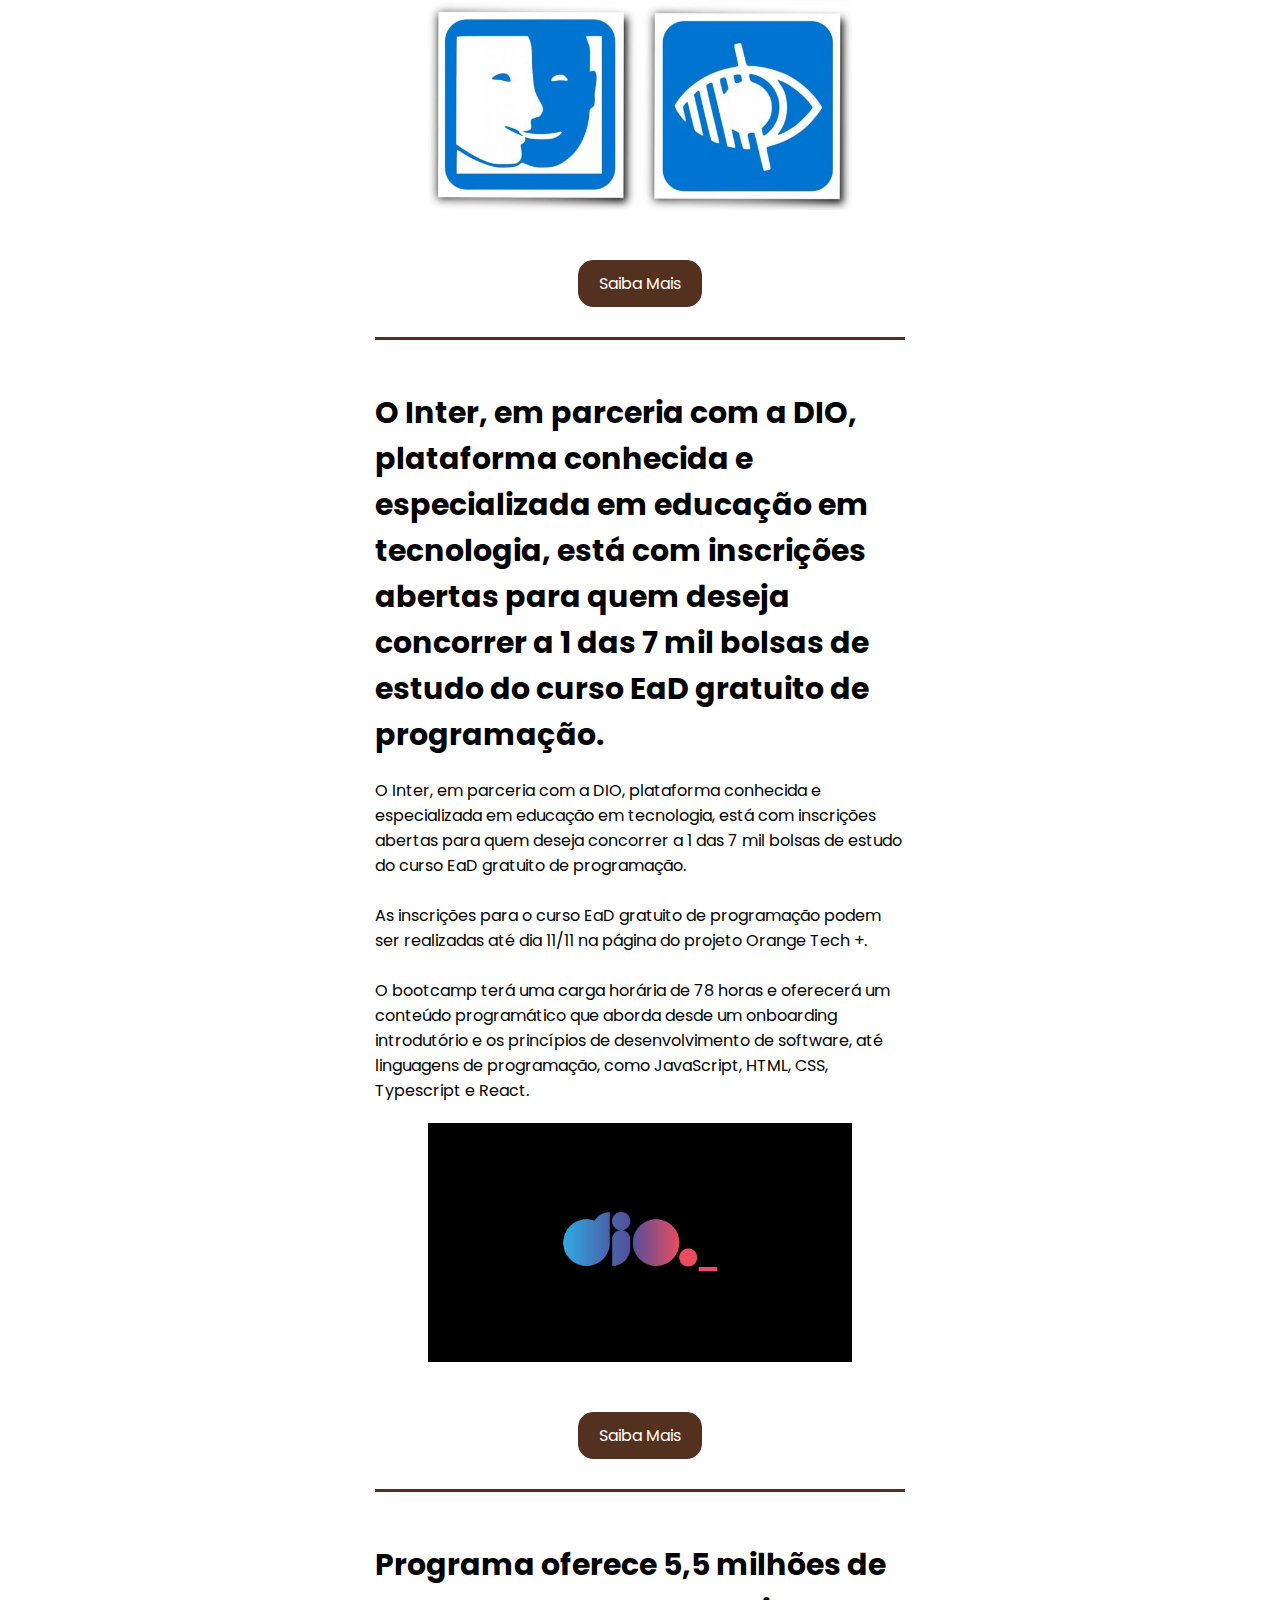
==== commit 75e15719: "formulario funcionando falta estilizar a inscricao" ====
--- a/index.html
+++ b/index.html
@@ -6,12 +6,12 @@
     <meta name="viewport" content="width=device-width, initial-scale=1.0" />
     <title>News Letter 1.0</title>
 
-    <link rel="stylesheet" href="style.css" />
+    <link rel="stylesheet" href="/assets/css/style.css" />
     <link
       href="https://unpkg.com/boxicons@2.1.4/css/boxicons.min.css"
       rel="stylesheet"
     />
-    <link rel="icon" type="image/x-icon" href="/img/favicon.png" />
+    <link rel="icon" type="image/x-icon" href="/assets/img/favicon.png" />
   </head>
   <body>
     <header>
@@ -47,7 +47,7 @@
     </header>
 
     <div class="content">
-      <img src="/img/capa.jpg" alt="" class="capa" />
+      <img src="/assets/img/capa.jpg" alt="" class="capa" />
 
       <section class="introducao">
         <!-- Introdução -->
@@ -64,7 +64,7 @@
         </p>
         <br /><br />
 
-        <a id="hardware-1" class="button" href="#">Inscreva-se!</a>
+        <a id="hardware-1" class="button" href="/isncript.html">Inscreva-se!</a>
       </section>
 
       <article id="hardware">
@@ -104,7 +104,7 @@
             Com esses dados, é possível afirmar que a RTX 4090 é a primeira
             placa de vídeo capaz de rodar jogos em 8K sem muita dificuldade.
           </p>
-          <img src="/img/hard-1.jpg" alt="" />
+          <img src="/assets/img/hard-1.jpg" alt="" />
           <br /><br />
           <a
             href="https://tecmasters.com.br/rtx-4090-primeira-placa-oferecer-verdadeiro-8k/"
@@ -134,7 +134,7 @@
             60 quadros nativos. Já o clássico Portal pode chegar a 117 FPS com
             ray tracing no nível máximo.
           </p>
-          <img src="/img/hard-2.jpg" alt="" />
+          <img src="/assets/img/hard-2.jpg" alt="" />
           <br /><br />
           <a
             href="https://tecnoblog.net/noticias/2022/09/27/benchmarks-mostram-que-geforce-rtx-4090-e-um-monstro-em-ray-tracing/#:~:text=A%20nova%20placa%20de%20v%C3%ADdeo,vale%20ou%20n%C3%A3o%20o%20investimento"
@@ -169,7 +169,7 @@
             E), 24 threads e até 5,4 GHz. O Intel Core i5 13600K tem 14 núcleos
             (6 P e 8 E), 20 threads e até 5,1 GHz.
           </p>
-          <img src="/img/hard-3.jpg" alt="" />
+          <img src="/assets/img/hard-3.jpg" alt="" />
           <br /><br />
           <a
             href="https://www.techtudo.com.br/noticias/2022/10/intel-core-i9-de-13a-geracao-e-34percent-mais-rapido-para-criacao-de-conteudo.ghtml"
@@ -208,7 +208,7 @@
             A AMD deve lançar novos processadores da linha “Ryzen 7000” no
             início de 2023, possivelmente durante a CES 2023.
           </p>
-          <img src="/img/hard-4.png" alt="" />
+          <img src="/assets/img/hard-4.png" alt="" />
           <br /><br />
           <a
             href="https://www.tudocelular.com/rumores/noticias/n197393/amd-ryzen-7-7700-clock-5-ghz-core-i9-12900ks.html"
@@ -257,7 +257,7 @@
             <li>Persista e acompanhe o progresso.</li>
           </ul>
           <br />
-          <img src="/img/emp-1.jpg" alt="" />
+          <img src="/assets/img/emp-1.jpg" alt="" />
           <br /><br />
 
           <a
@@ -353,7 +353,7 @@
             As informações sobre o período de inscrição de cada vaga e a
             realização do cadastro estão disponíveis no site do Senac.
           </p>
-          <img src="/img/emp-2.png" alt="" />
+          <img src="/assets/img/emp-2.png" alt="" />
           <br /><br />
           <a
             class="button"
@@ -433,7 +433,7 @@
             interessados é só entrar em contato pelo
             <a href="https://www.sults.com.br/contato">link.</a>
           </p>
-          <img src="/img/emp-3.png" alt="" />
+          <img src="/assets/img/emp-3.png" alt="" />
           <br /><br />
           <a
             class="button"
@@ -471,7 +471,7 @@
             Como cada processo seletivo tem seu cronograma é importante estar
             atento aos prazos de inscrição e as ofertas de vagas.
           </p>
-          <img src="/img/emp-4.jpg" alt="" />
+          <img src="/assets/img/emp-4.jpg" alt="" />
           <br /><br /><a
             class="button"
             id="cursos-1"
@@ -509,7 +509,7 @@
             ter acesso às aulas. Como o modelo é online, você decide os horários
             que deseja estudar, em qualquer lugar e em qualquer momento.
           </p>
-          <img src="/img/curso-1.jpg" alt="" />
+          <img src="/assets/img/curso-1.jpg" alt="" />
           <br /><br />
           <a
             class="button"
@@ -542,7 +542,7 @@
             entre seus colaboradores", diz Tatiana Lorenzi, diretora de Pessoas
             e Cultura da TIVIT.
           </p>
-          <img src="/img/curso-2.jpg" alt="" />
+          <img src="/assets/img/curso-2.jpg" alt="" />
           <br /><br /><a
             class="button"
             href="https://tiinside.com.br/14/10/2022/tivit-anuncia-curso-gratuito-para-capacitacao-de-desenvolvedores-com-deficiencia/"
@@ -572,7 +572,7 @@
             os princípios de desenvolvimento de software, até linguagens de
             programação, como JavaScript, HTML, CSS, Typescript e React.
           </p>
-          <img src="/img/curso-3.jpg" alt="" />
+          <img src="/assets/img/curso-3.jpg" alt="" />
           <br /><br />
           <a
             href="https://www.horabrasil.com.br/2022/10/21/inter-oferece-curso-ead-gratuito-de-programacao-com-certificado/"
@@ -591,7 +591,7 @@
             Universidade de Harvard anuncia abertura de centenas de vagas em
             cursos gratuitos e online.
           </p>
-          <img src="/img/curso-4.png" alt="" />
+          <img src="/assets/img/curso-4.png" alt="" />
           <br /><br />
           <a
             href="https://www.jornaldebarueri.com.br/educacao-barueri/programa-oferece-55-milhoes-de-vagas-para-cursos-gratuitos-em-ti/"
@@ -627,7 +627,7 @@
             atualizavam as URLs de sites de lojas, transformando qualquer compra
             que você fizesse ali numa comissão para os autores do malware.
           </p>
-          <img src="/img/seg-1.png" alt="" />
+          <img src="/assets/img/seg-1.png" alt="" />
           <br /><br /><a
             class="button"
             href="https://www.tecmundo.com.br/seguranca/253345-extensoes-mudar-cor-chrome-edge-escondiam-malware.htm"
@@ -663,7 +663,7 @@
             arriscadas, e usar soluções que analisam os anexos e links para
             barrar ações maliciosas.
           </p>
-          <img src="/img/seg-2.png" alt="" />
+          <img src="/assets/img/seg-2.png" alt="" />
           <br /><br />
           <a
             class="button"
@@ -692,7 +692,7 @@
             e ataque de phishing que a gigante da logística alertou sobre si
             mesmo poucos dias antes do início do terceiro trimestre.
           </p>
-          <img src="/img/seg-3.jpg" alt="" />
+          <img src="/assets/img/seg-3.jpg" alt="" />
           <br /><br />
           <a
             class="button"
@@ -748,7 +748,7 @@
               forem burladas, como sinal de ataques cibernéticos.<br /><br />
             </li>
           </ol>
-          <img src="/img/seg-4.png" alt="" />
+          <img src="/assets/img/seg-4.png" alt="" />
           <br /><br />
           <a
             id="feedback"
@@ -774,7 +774,7 @@
             A sua opinião é muito importante! Ela nos ajuda a trazer melhorias
             no futuro!
           </p>
-          <form action="" method="post">
+          <form action="https://api.staticforms.xyz/submit" method="post">
             <textarea
               name="message"
               id="textarea"
@@ -783,11 +783,23 @@
               placeholder="Digite sua mensagem."
             ></textarea>
             <br />
+
+            <input
+              type="hidden"
+              name="accessKey"
+              value="575db216-2278-48e3-a96a-99b179bece41"
+            />
+            <input
+              type="hidden"
+              name="redirectTo"
+              value="https://symphonious-salamander-6af6bf.netlify.app"
+            />
+
             <button type="submit">Enviar!</button>
           </form>
         </section>
       </footer>
     </div>
-    <script src="script.js"></script>
+    <script src="/assets/js/script.js"></script>
   </body>
 </html>
--- a/assets/css/style.css
+++ b/assets/css/style.css
@@ -0,0 +1,221 @@
+/* Fonts */
+@import url("https://fonts.googleapis.com/css2?family=Poppins:wght@300;400;500;600;700&display=swap");
+
+/* Reset */
+* {
+  box-sizing: border-box;
+  margin: 0;
+  padding: 0;
+  list-style: none;
+  text-decoration: none;
+  font-family: "Poppins", sans-serif;
+  font-size: 16px;
+}
+
+/* Header */
+
+/* Nav bar */
+.navbar {
+  position: fixed;
+  top: 0;
+  display: flex;
+  justify-content: space-between;
+  align-items: center;
+  background-color: #222;
+  width: 100%;
+  min-height: 70px;
+  padding: 10px 40px;
+}
+.nav-logo {
+  font-size: 30px;
+  color: white;
+}
+.nav-logo span {
+  color: #54311e;
+  font-size: 30px;
+}
+.nav-menu {
+  display: flex;
+  align-items: center;
+  justify-content: center;
+  gap: 60px;
+}
+.nav-link {
+  color: white;
+  font-size: 18px;
+  transition: 0.7s ease;
+}
+.nav-link:hover {
+  color: #54311e;
+}
+.hamburguer {
+  display: none;
+  cursor: pointer;
+}
+.bar {
+  display: block;
+  width: 25px;
+  height: 3px;
+  margin: 5px auto;
+  -webkit-transition: all 0.3s ease-in-out;
+  transition: all 0.3s ease-in-out;
+  background-color: white;
+  border-radius: 3px;
+}
+
+/* Content */
+.content {
+  width: 550px;
+  padding: 80px 10px;
+  margin: 0 auto;
+}
+.capa {
+  width: 100%;
+}
+.img {
+  width: 100%;
+}
+.button,
+button {
+  padding: 10px 20px;
+  background: #54311e;
+  text-decoration: none;
+  color: white;
+  border-radius: 15px;
+  border: 1px solid #54311e;
+  transition: all 0.3s ease;
+}
+.button:hover,
+button:hover {
+  background: none;
+  color: black;
+}
+.introducao {
+  text-align: center;
+  margin-bottom: 100px;
+}
+/*  Feedback */
+.feedback {
+  text-align: center;
+  display: flex;
+  flex-direction: column;
+}
+
+/* Tags */
+h2 {
+  color: #54311e;
+  text-decoration: underline #54311e;
+  font-size: 46.5px;
+  text-align: center;
+}
+h3 {
+  font-size: 30px;
+}
+article {
+  margin-bottom: 100px;
+}
+section {
+  display: flex;
+  flex-direction: column;
+  margin: 50px 0px;
+  align-items: center;
+  justify-content: center;
+  border-bottom: 3px solid #54311e;
+  padding-bottom: 30px;
+}
+p {
+  margin: 20px auto;
+}
+img {
+  width: 80%;
+}
+textarea {
+  resize: none;
+  padding: 10px;
+  margin: 20px auto;
+}
+/* Responsividade */
+.opac {
+  top: 70px;
+  left: 0;
+  width: 20%;
+  height: 100vh;
+  position: fixed;
+  background-color: #222;
+  display: none;
+  opacity: 0.5;
+}
+@media (max-width: 1140px) {
+  .hamburguer {
+    display: block;
+  }
+  .hamburguer.active .bar:nth-child(2) {
+    opacity: 0;
+  }
+  .hamburguer.active .bar:nth-child(1) {
+    transform: translateY(8px) rotate(45deg);
+  }
+  .hamburguer.active .bar:nth-child(3) {
+    transform: translateY(-8px) rotate(-45deg);
+  }
+  .nav-menu {
+    padding-top: 40px;
+    justify-content: flex-start;
+    position: fixed;
+    right: -100%;
+    top: 70px;
+    gap: 0;
+    flex-direction: column;
+    background-color: #222;
+    width: 80%;
+    height: 100vh;
+    text-align: center;
+  }
+  .nav-menu li {
+    border-bottom: 1px solid #54311e;
+    width: 75%;
+    padding-bottom: 20px;
+  }
+  .nav-item {
+    margin-bottom: 16px;
+  }
+  .nav-menu.active {
+    right: 0;
+  }
+  .opac.active {
+    display: block;
+  }
+}
+@media (max-width: 560) {
+  * {
+    font-size: 16px;
+  }
+  .content {
+    width: 95%;
+  }
+  h2 {
+    font-size: 2.5rem;
+  }
+  h3 {
+    font-size: 1.75rem;
+  }
+  .nav-logo,
+  .nav-logo span {
+    font-size: 25px;
+  }
+}
+@media (max-width: 455px) {
+  .content {
+    width: 95%;
+  }
+  h2 {
+    font-size: 2rem;
+  }
+  h3 {
+    font-size: 1.5rem;
+  }
+  .nav-logo,
+  .nav-logo span {
+    font-size: 20px;
+  }
+}
